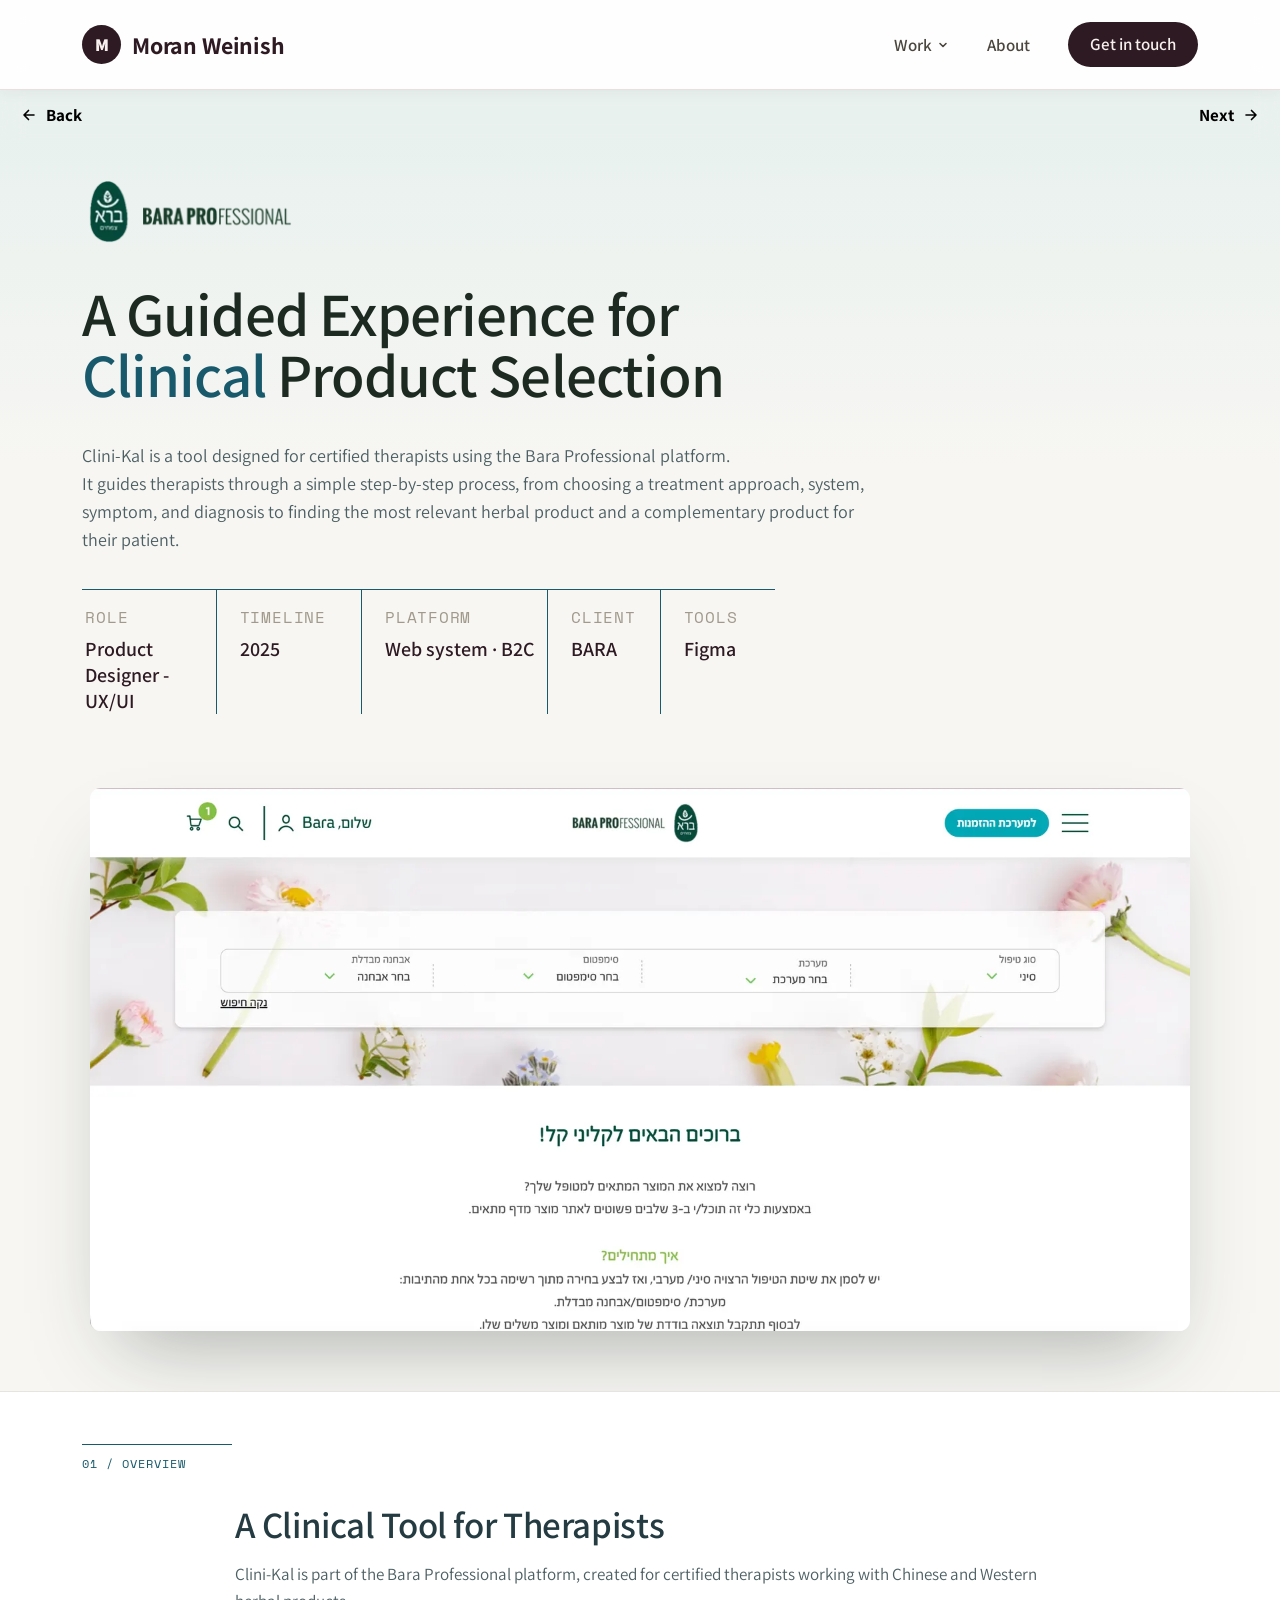
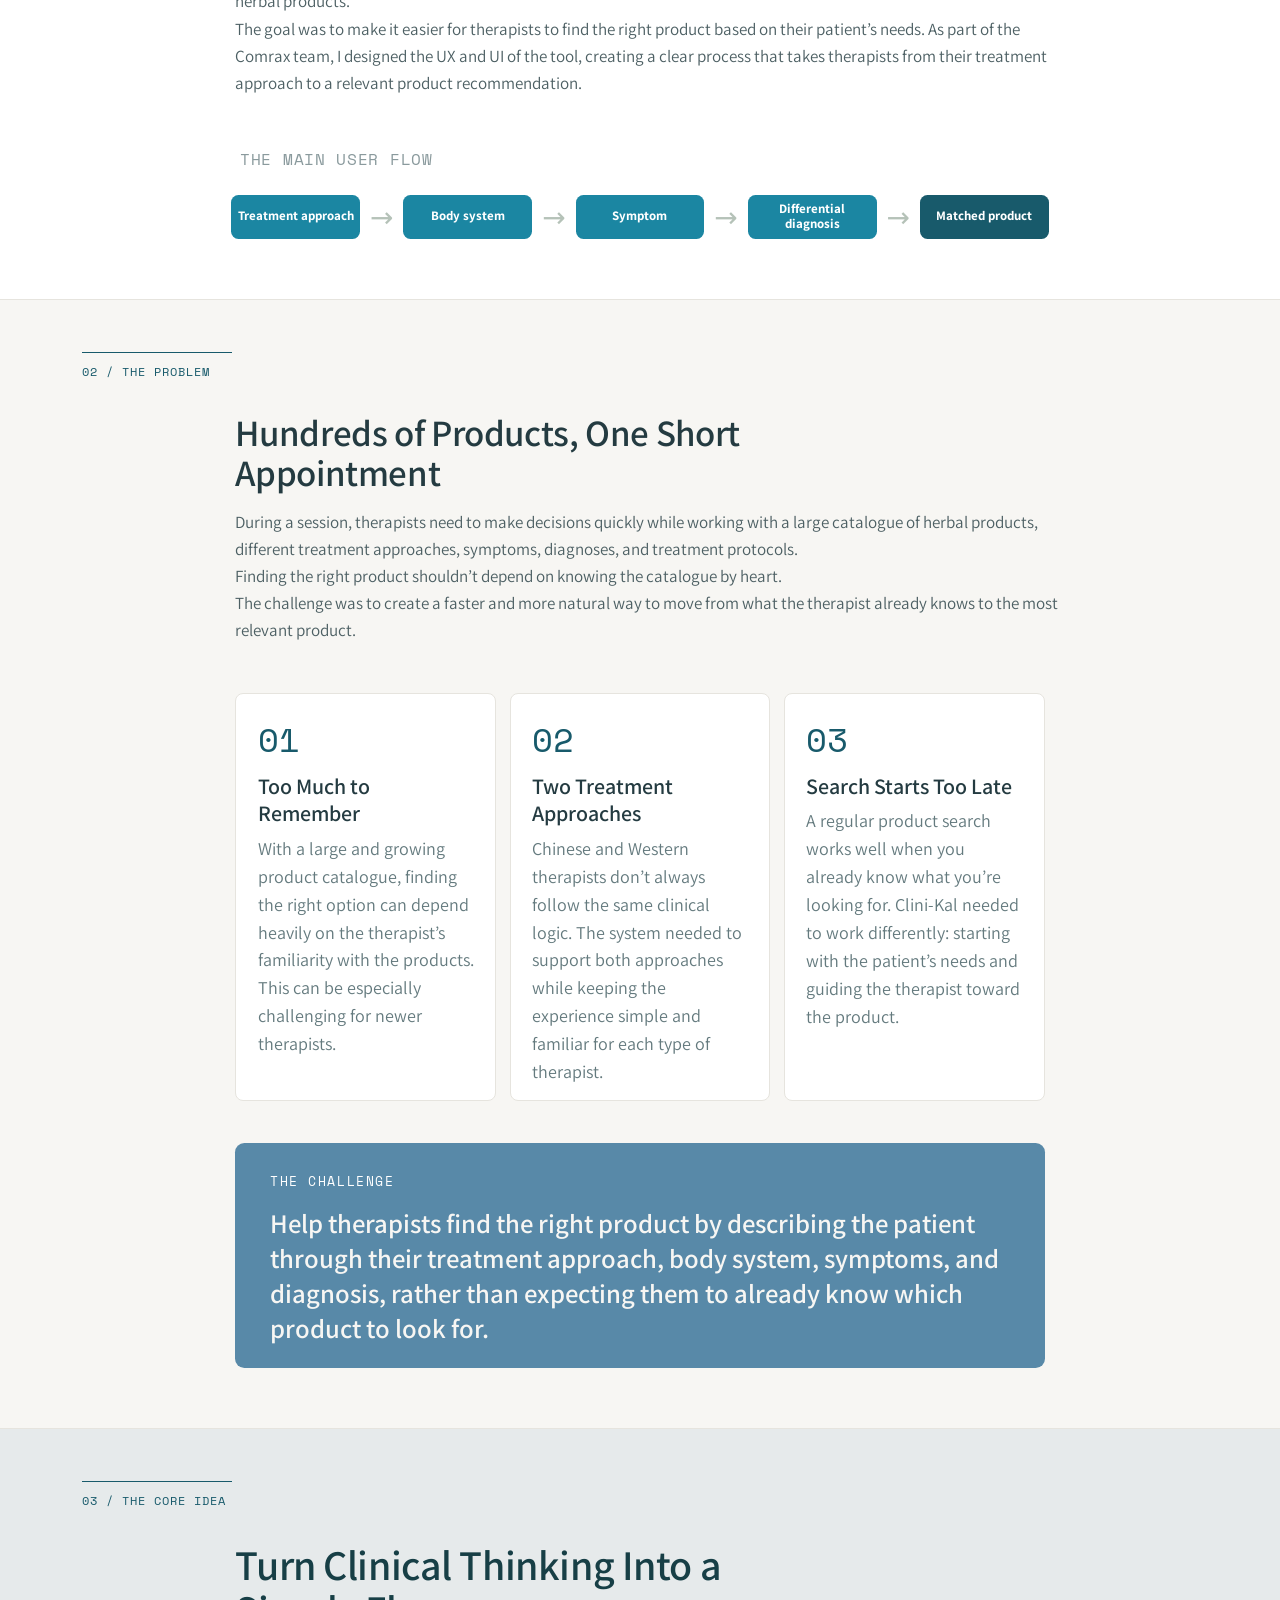
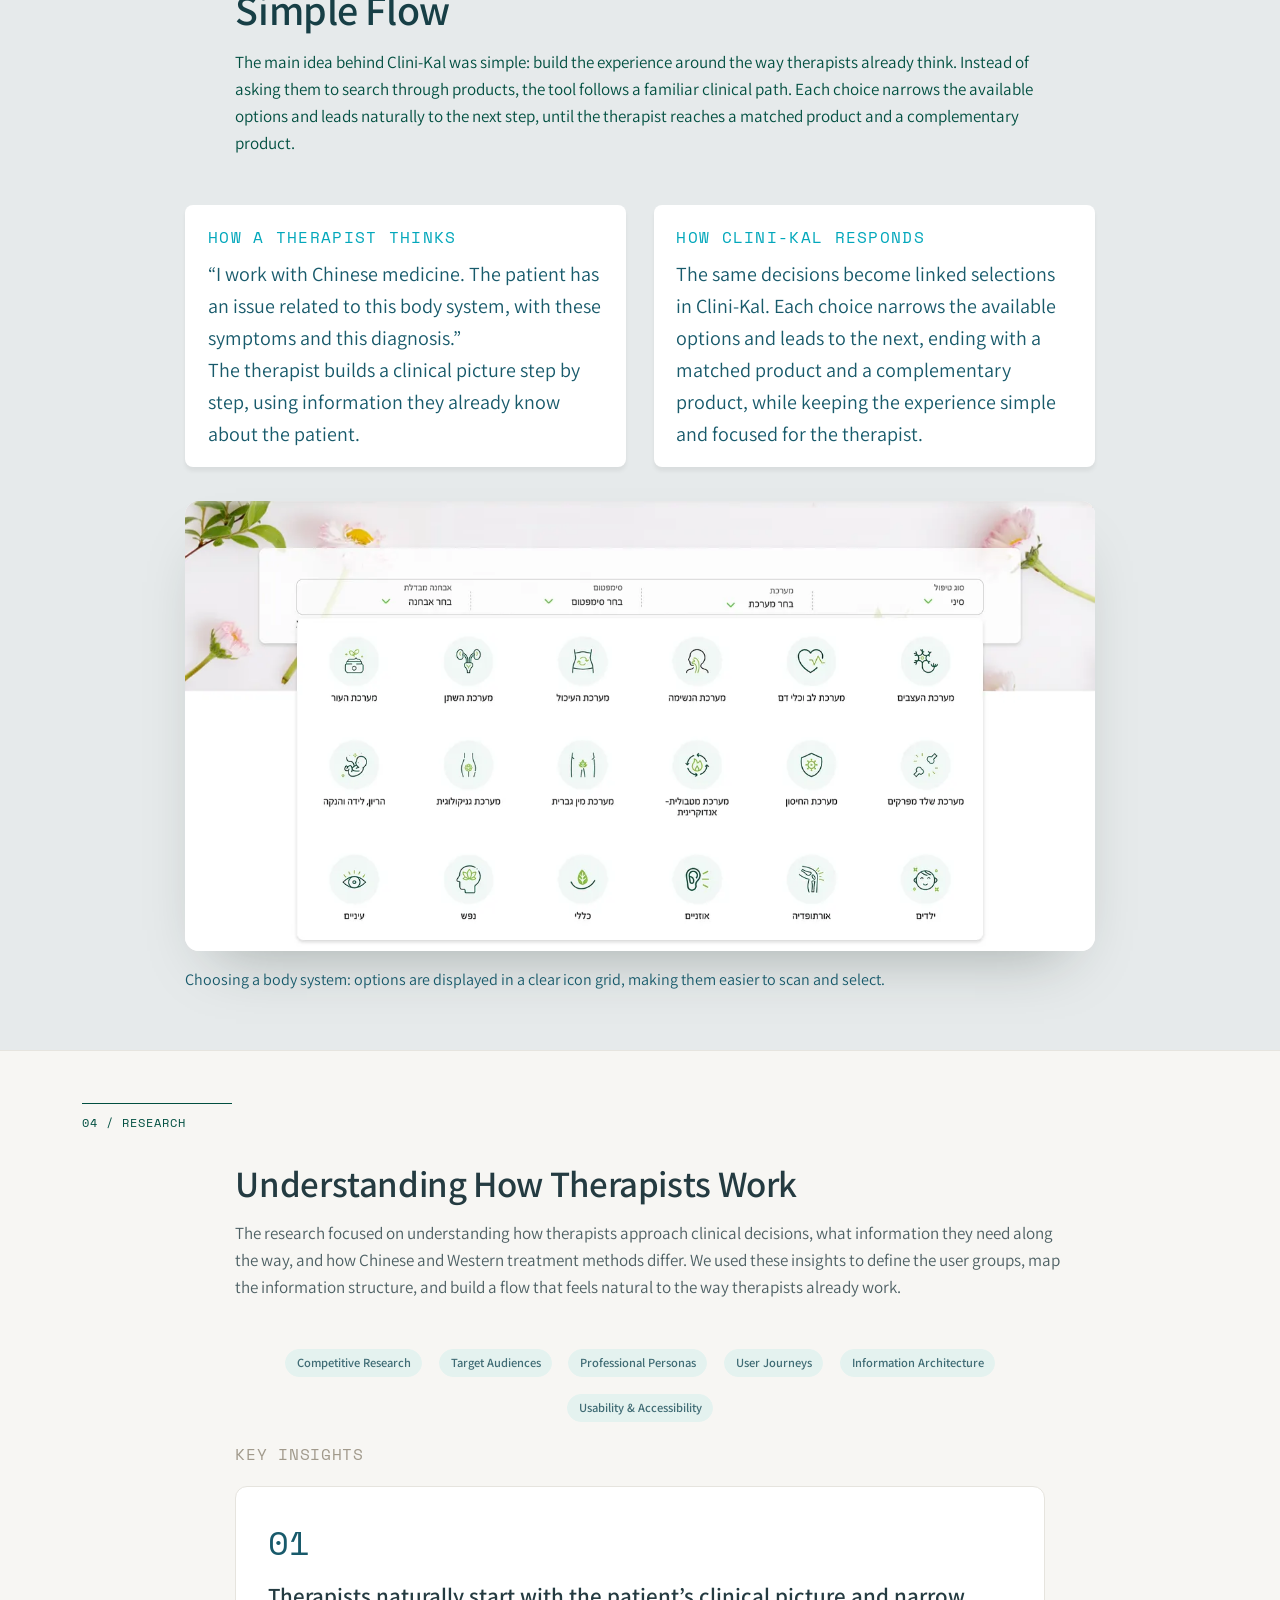
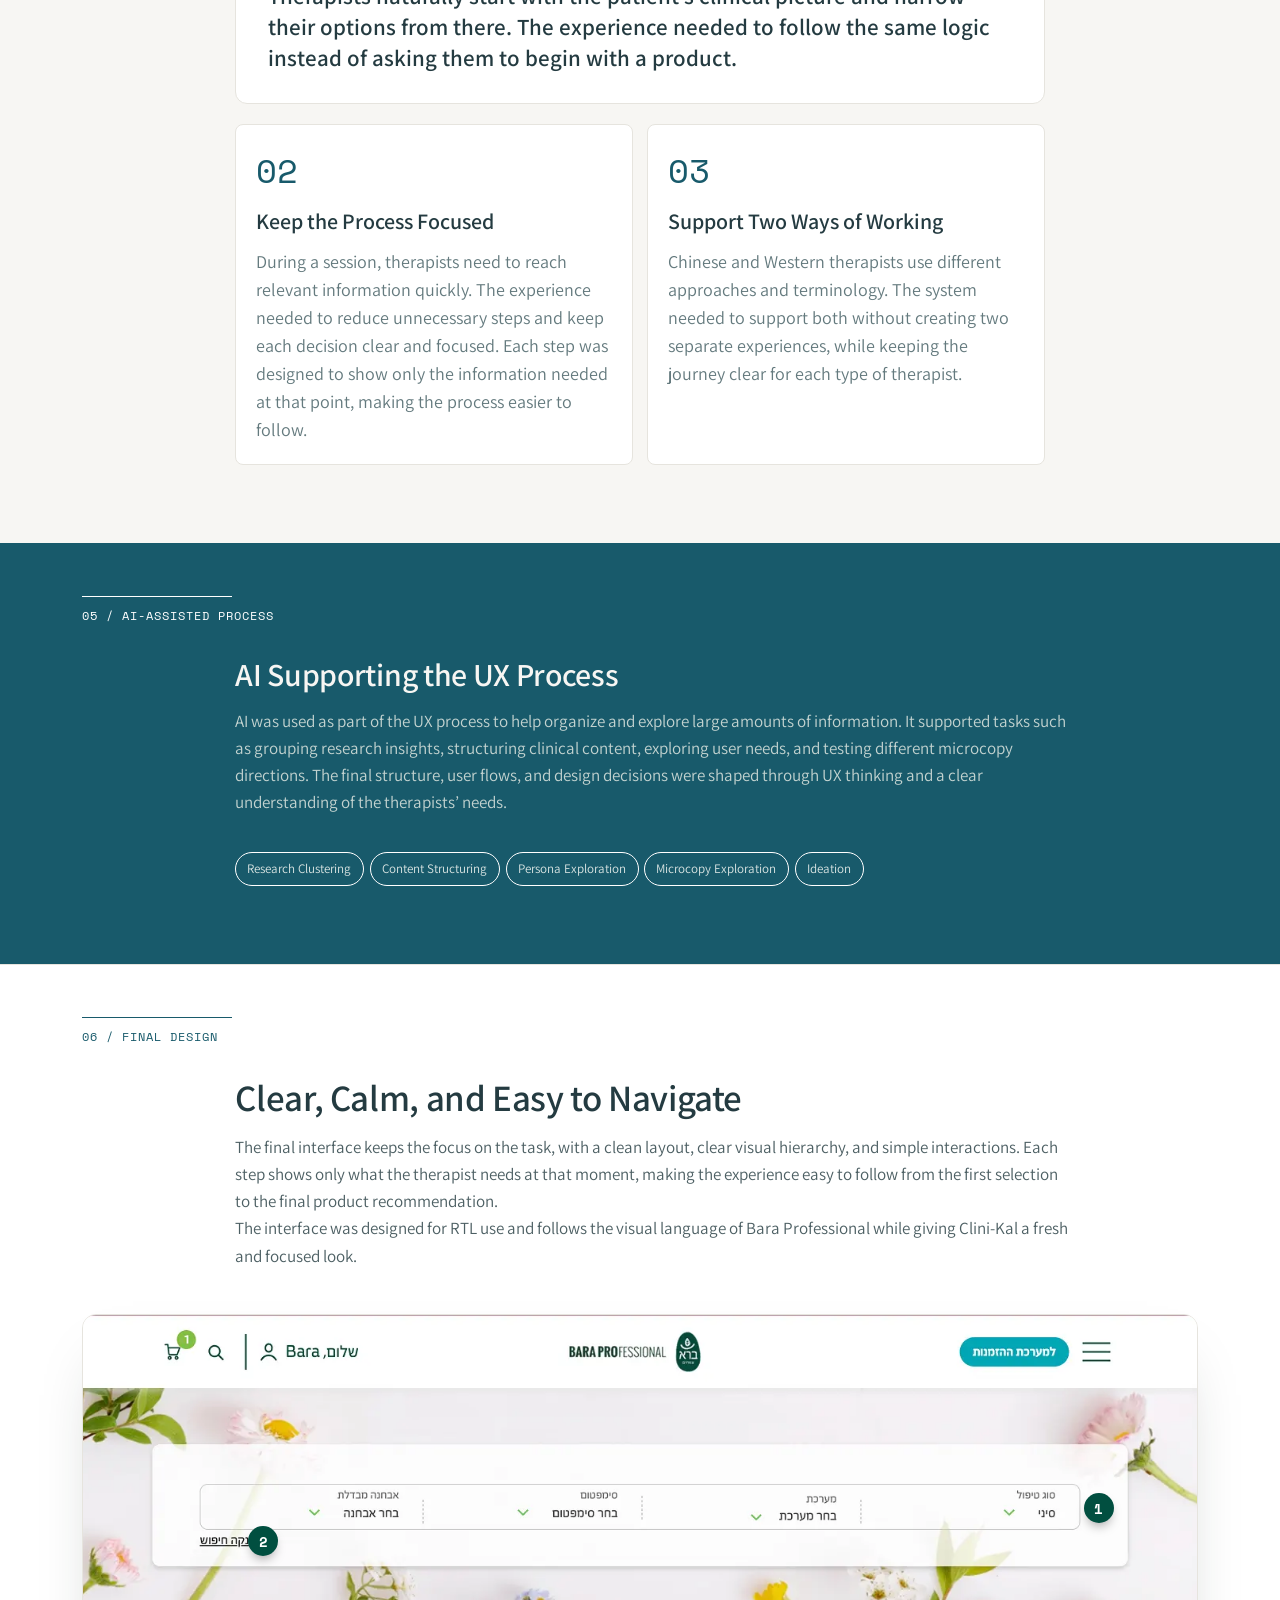
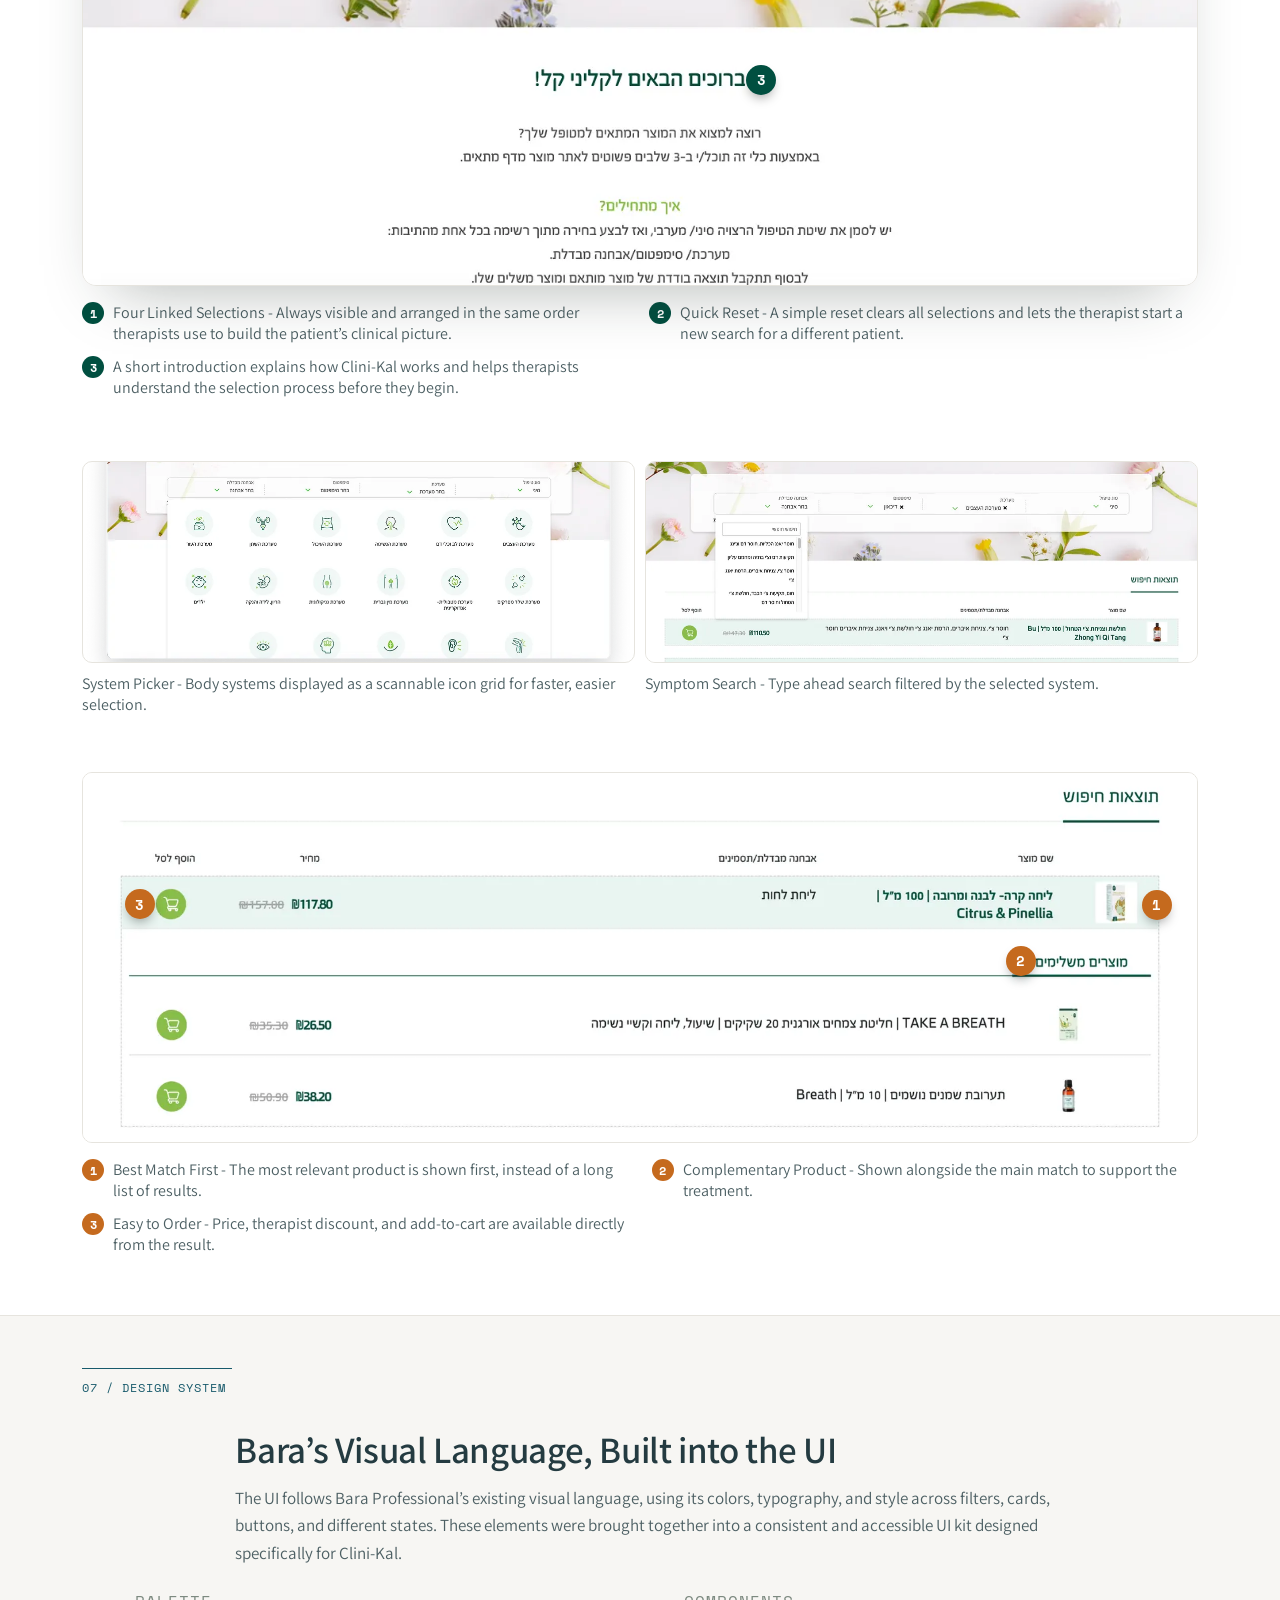
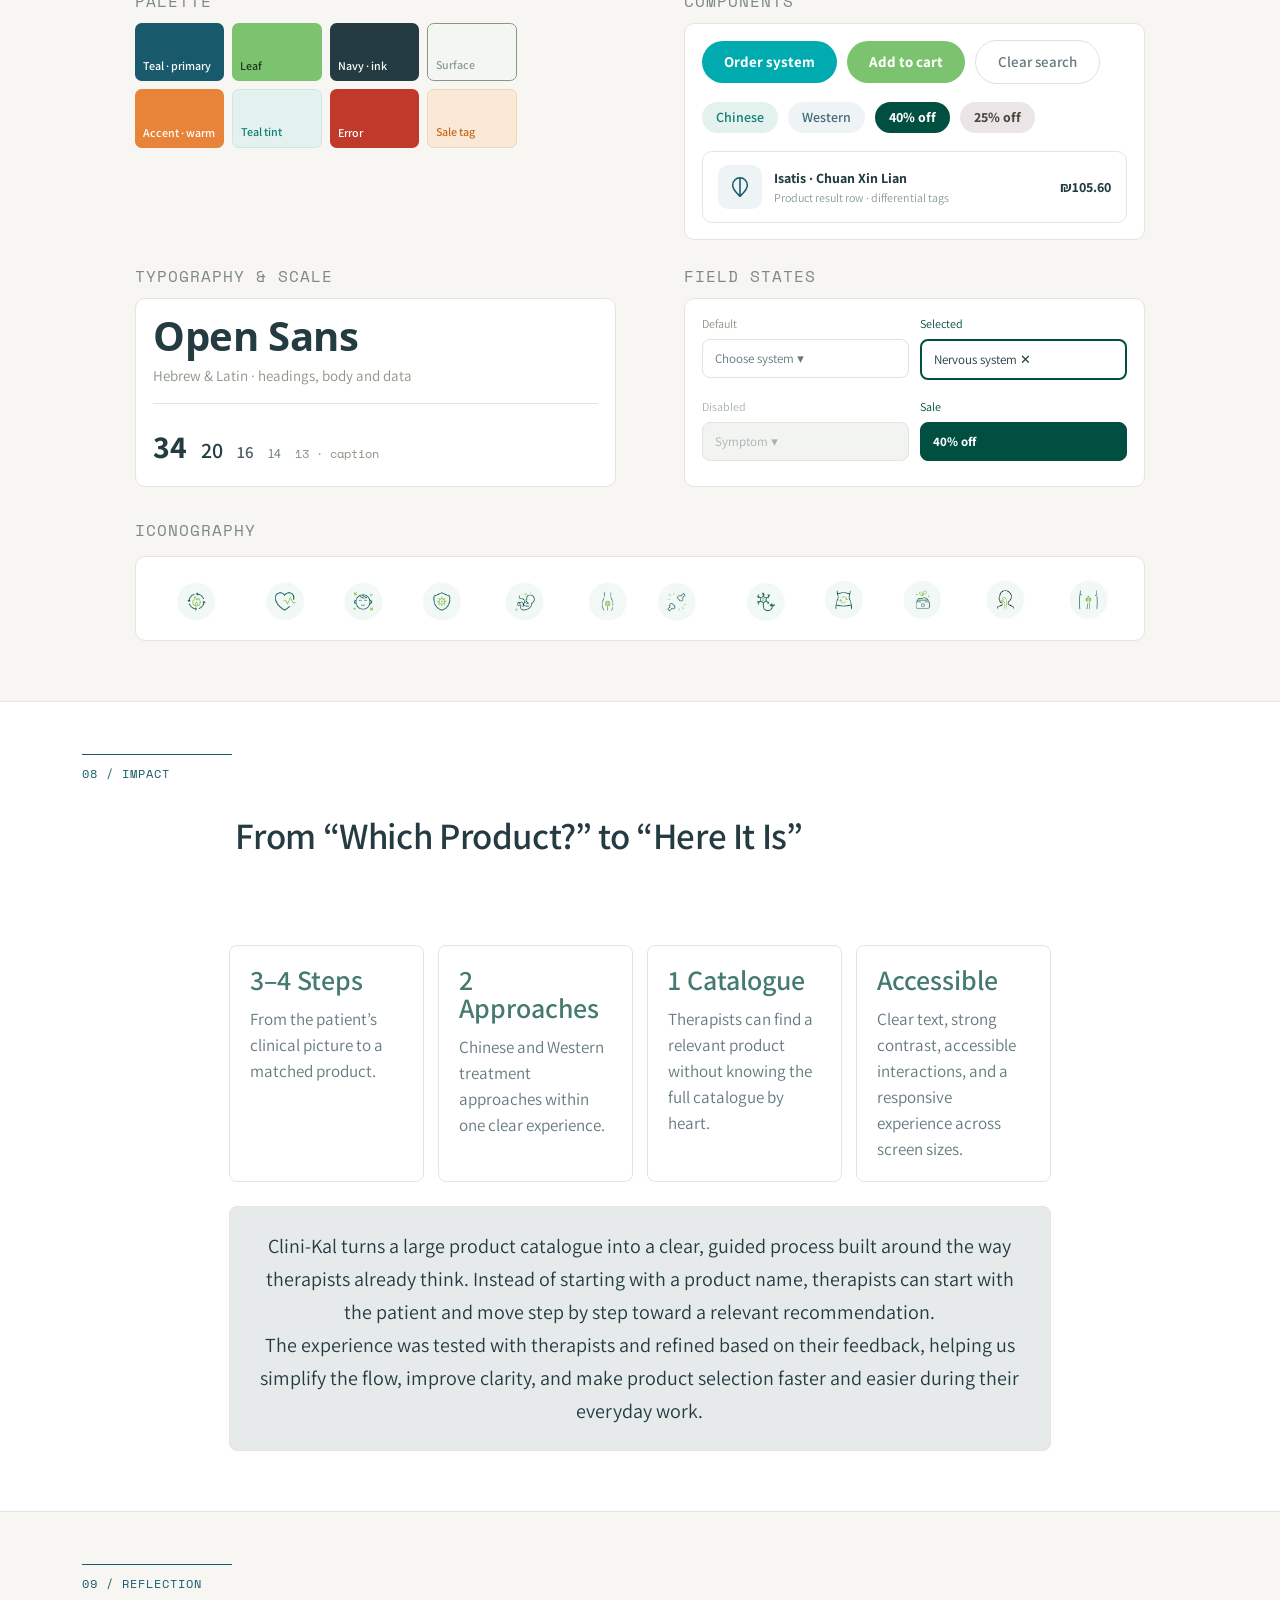
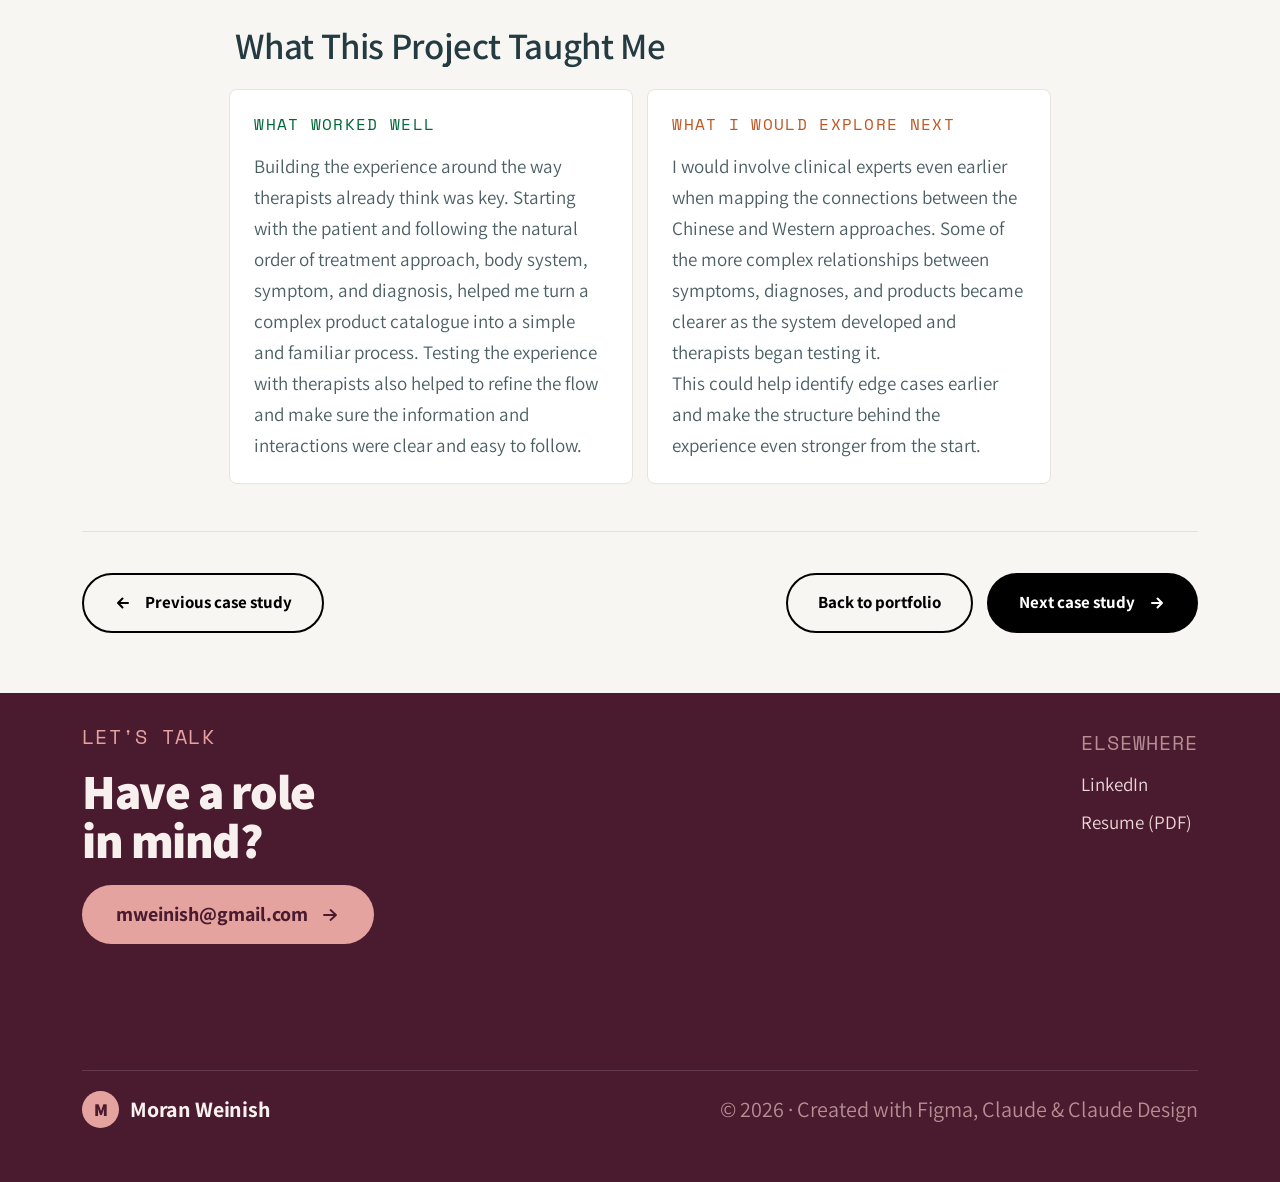
==== work/bara.html @ fce48069 "v1.0.27 — Work dropdown names only, aligned to Work; TravelHub §09 on phones - Dropdown: just the pr" ====
<!doctype html>
<html lang="en">
<head>
  <meta charset="utf-8">
  <meta name="viewport" content="width=device-width, initial-scale=1">
  <meta name="build" content="v1.0.27">
  <title>Bara Herbs · Clini-Kal — guided clinical product selection · Moran Weinish</title>
  <meta name="description" content="Case study: Clini-Kal, a guided product finder for certified therapists on the Bara Professional platform. From treatment approach to a matched herbal product in 3–4 steps. UX/UI by Moran Weinish.">
  <link rel="canonical" href="https://moran-weinish.vercel.app/work/bara">
  <meta name="theme-color" content="#f7f6f3">
  <meta property="og:type" content="article">
  <meta property="og:title" content="Bara Herbs — a guided experience for clinical product selection">
  <meta property="og:description" content="Clini-Kal: from the patient's clinical picture to a matched product. Case study by Moran Weinish.">
  <meta property="og:url" content="https://moran-weinish.vercel.app/work/bara">
  <meta property="og:image" content="https://moran-weinish.vercel.app/assets/img/bara/hero.webp">
  <meta name="twitter:card" content="summary_large_image">
  <link rel="icon" href="/favicon.svg" type="image/svg+xml">
  <link rel="apple-touch-icon" href="/apple-touch-icon.png">
  <link rel="preconnect" href="https://fonts.googleapis.com">
  <link rel="preconnect" href="https://fonts.gstatic.com" crossorigin>
  <link rel="stylesheet" href="https://fonts.googleapis.com/css2?family=Assistant:wght@400;600;700;800&family=Space+Mono&family=Open+Sans:wght@700&display=swap">
  <script src="/js/splash.js"></script>
  <link rel="stylesheet" href="/css/tokens.css">
  <link rel="stylesheet" href="/css/site.css">
  <link rel="stylesheet" href="/css/case.css">
  <style>
    /* Bara palette — from the Figma "bara" frame */
    body.case {
      --cs-bg: #f7f6f3; --cs-hero-from: #e8f1ee;
      --cs-ink: #243b41; --cs-h1: #1c2a22; --cs-body: #4c5f63; --cs-body-2: #647a7e;
      --cs-line: #e6e4de; --cs-line-2: #b5c2b8;
      --cs-accent: #185a6b; --cs-dark: #185a6b; --cs-dark-text: #c3d3d0; --cs-dark-line: #fff; --cs-dark-chip: #d9e4e2;
      --cs-accent-a: #1b86a2; --cs-tint-a: #e4f2ef; --cs-accent-b: #014f40; --cs-tint-b: #eef4f6;
    }
    /* from 768 up only: below that the phone scale (end of this block) applies */
    @media (min-width: 768px) { .cs-hero h1 { font-size: clamp(40px, 4.8vw, 92px); line-height: 1; } }
    .cs-meta { border-color: #185a6b; } .cs-meta > div { border-color: #185a6b !important; }
    .stats b { color: #447a6f; }
    .ncards .n, .insight-wide .n { color: #185a6b; }
    .chips li { background: #e4f2ef; border-color: #e4f2ef; color: #3f6b74; }
    .dark .chips li { background: transparent; border-color: #fff; color: #d9e4e2; }
    .reflect h3:not(.next) { color: #006837; }
    /* live Figma (checked 2026-09-29): "Clinical" is the teal accent, the rest of the h1 is ink */
    .cs-hero h1 .accent { color: var(--cs-accent); }
    /* in the 1234 block Moran chose, "2 Approaches" wrapped at 46; 40 keeps each stat on one line */
    @media (min-width: 1024px) { .stats b { font-size: max(28px, calc(40 * var(--k))); } }
    /* logo: icon then wordmark, the wordmark set 5 lower (153:1603 / 153:1605) */
    .bara-logo { gap: 0; align-items: flex-start; }
    .bara-logo img { height: 69px; }
    .bara-logo img + img { margin-top: 5px; }
    /* the system picker is a 1364 block, inset 155 each side of the 1674 column (168:973) */
    @media (min-width: 1024px) { .shots.picker { margin-inline: calc(155 * var(--k)); } }

    /* Everything below is page-scoped: this <style> block only loads on bara.
       Values from Portfolio.fig (Sep 6 export), frame 133:8706, node ids inline.
       Mobile-first: each base rule comes before the >=1024 rule that overrides it. */

    /* ---- 00 hero (133:8707) ---- */
    .bara-logo { display: flex; width: max-content; }   /* block-level, so no line-box slop under it */
    @media (min-width: 1024px) {
      /* the gradient belongs to the 737-tall Header frame (stop at 70%), not the
         whole hero incl. the image; the frame starts 27 above our hero box */
      .cs-hero { background: linear-gradient(180deg, var(--cs-hero-from) 0%, var(--cs-bg) 70%) 0 calc(-27 * var(--k)) / 100% calc(737 * var(--k)) no-repeat, var(--cs-bg); }
      /* rhythm: logo 48 (53 from the icon) / h1 54 / lede 53 / meta 111 / image, then 90 to 01 */
      .cs-hero h1 { margin-top: calc(48 * var(--k)); }
      .cs-hero .lede { margin-top: calc(54 * var(--k)); max-width: calc(1206 * var(--k)); }   /* 133:8713, 3 lines */
      /* 133:9388 — a 1006 rule, fixed columns 196/218/245/169/168 inset 5 */
      .cs-meta { display: grid; margin-top: calc(53 * var(--k)); padding-inline: calc(5 * var(--k)); min-width: calc(1006 * var(--k));
        grid-template-columns: minmax(calc(196 * var(--k)), max-content) minmax(calc(218 * var(--k)), max-content) minmax(calc(245 * var(--k)), max-content) minmax(calc(169 * var(--k)), max-content) minmax(calc(168 * var(--k)), max-content); }
      .cs-meta > div { padding-right: max(12px, calc(20 * var(--k))); }   /* fits inside every track at 1920; keeps text off the next rule at 1024 */
      .cs-hero-shot { width: min(calc(1650 * var(--k)), 100%); margin-top: calc(111 * var(--k)); margin-bottom: calc(90 * var(--k)); }   /* 165:961 */
    }

    /* ---- 01 main user flow (153:963) ---- */
    .bara-flow-wrap { text-align: center; }
    /* phones: one column, every pill the same full width, the arrows turned to point down,
       so the steps read top to bottom on a single centre line */
    @media (max-width: 767px) {
      .bara-flow { flex-direction: column; flex-wrap: nowrap; align-items: stretch; gap: 4px; margin-top: 20px; }
      .bara-flow span { min-width: 0; padding: 14px 16px; font-size: 16px; line-height: 1.25; }
      .bara-flow i { align-self: center; font-size: 26px; transform: rotate(90deg); }
    }
    /* tablets: one row, five equal pills that share the width (two-line labels are fine) */
    @media (min-width: 768px) and (max-width: 1023px) {
      .bara-flow { flex-wrap: nowrap; gap: 6px; }
      .bara-flow span { flex: 1 1 0; min-width: 0; min-height: 60px; display: grid; place-items: center; padding: 8px; font-size: 15px; line-height: 1.2; }
      .bara-flow i { flex: none; font-size: 24px; }
    }
    @media (min-width: 1024px) {
      /* the row is centred; its label is left-aligned, 13 in from the first pill */
      .cs-content.full.bara-flow-wrap { width: max-content; max-width: 100%; margin-inline: auto; text-align: left; }
      .bara-flow-wrap > .cs-label { padding-left: calc(13 * var(--k)); }
      .bara-flow { flex-wrap: nowrap; gap: calc(11 * var(--k)); margin-top: calc(34 * var(--k)); }
      /* five equal 193x60 pills (153:967…983), 42 arrows in 43 boxes. The type is floored
         at 13px, so below ~1400 the longer labels wrap to two lines and the height floors at 44 */
      .bara-flow span { flex: none; min-width: 0; width: calc(193.2 * var(--k)); height: max(44px, calc(60.1 * var(--k)));
        display: grid; place-items: center; padding: 0 6px; border-radius: calc(11.27 * var(--k));
        font-size: max(13px, calc(18 * var(--k))); line-height: 1.15; }
      .bara-flow i { width: max(24px, calc(43 * var(--k))); text-align: center; font-size: max(24px, calc(42.1 * var(--k))); }
    }

    /* ---- 02 problem cards (177:2753) + challenge banner (153:1097) ---- */
    .banner p { line-height: 1.3; max-width: none; color: #f7f6f3; font-size: 19px; }   /* 40 / 52, the text runs to the padding */
    @media (min-width: 768px) { .banner p { font-size: clamp(22px, 2.1vw, 40px); } }   /* was inline, so a phone could not override it */
    .banner .cs-label { display: block; line-height: 19px; }   /* 153:1098, 319 tall in all */
    @media (min-width: 1024px) {
      .ncards.problem li { padding: calc(30 * var(--k)) calc(32 * var(--k)) calc(20.6 * var(--k)); }   /* 293 tall */
      .ncards.problem h3 { margin-top: calc(12 * var(--k)); }
      .ncards.problem p { margin-top: calc(11 * var(--k)); line-height: 27.9px; }
      .banner { margin-top: calc(63 * var(--k)); padding-bottom: calc(32 * var(--k)); }
    }

    /* ---- 03 core idea: a 1364 block at x278 (133:8839 / 168:973 / 168:992) ---- */
    .two-cards h3 { font-weight: 400; letter-spacing: 1.3px; }
    .shots.picker { margin-top: 28px; }
    .shots.picker figcaption { font-size: 16px; line-height: 21px; }
    @media (min-width: 1024px) {
      .two-cards { margin: calc(71 * var(--k)) calc(155 * var(--k)) 0; gap: calc(41 * var(--k)); }
      .two-cards div { padding: calc(30 * var(--k)) calc(34 * var(--k)) calc(25 * var(--k)); border-radius: calc(12 * var(--k)); }
      .two-cards p { margin-top: calc(14 * var(--k)); }
      .shots.picker { margin-top: calc(51 * var(--k)); }
      .shots.picker figcaption { margin-top: calc(27 * var(--k)); }
    }

    /* ---- 04 research chips (153:1206), centred, 25 apart ---- */
    .chips.center { justify-content: center; }
    .bara-ki { margin-top: 29px; }
    @media (min-width: 1024px) {
      .chips.center { gap: calc(25 * var(--k)); }
      .chips.center li { font-size: max(12.5px, calc(15.5 * var(--k))); line-height: 1.29; padding: calc(7.75 * var(--k)) calc(15.9 * var(--k)); }
      .bara-ki { margin-top: calc(29 * var(--k)); }
    }

    /* ---- 05 AI: its own heading/body sizes (were inline, which beat the phone scale) ---- */
    @media (min-width: 768px) {
      .cs-section.dark .cs-h2 { font-size: clamp(28px, 2.5vw, 48px); }
      .cs-section.dark .cs-body-text { font-size: clamp(17px, 1.1vw, 21px); }
    }

    /* ---- 06 final design: blocks 67 / 94 / 86 apart, thumbnails 14 apart ---- */
    .bara-main, .bara-thumbs, .bara-results { margin-top: 48px; }
    /* both thumbnail captions in the first one's style, 16 #4c5f63 (133:8954; Moran 2026-09-29 —
       the .fig has the second at 15 #647a7e, 133:8959) */
    .bara-thumbs figcaption { font-size: 16px; line-height: 21px; color: #4c5f63; }
    @media (min-width: 1024px) {
      .bara-main { margin-top: calc(67 * var(--k)); }
      /* 133:8936 — column 2 starts 851 in, so callout 1 stays on one line */
      .bara-main .callouts { grid-template-columns: calc(843 * var(--k)) minmax(0, 1fr); column-gap: calc(8 * var(--k)); }
      .bara-thumbs { margin-top: calc(94 * var(--k)); }
      .shots.two.bara-thumbs { gap: calc(14 * var(--k)); }
      .bara-results { margin-top: calc(86 * var(--k)); }
    }

    /* ---- 07 design system (153:1484) ---- */
    .ds-btn { border-radius: 100px; }   /* 133:9094/9096/9098 */
    .fields { grid-template-columns: repeat(2, minmax(0, 1fr)); }   /* Default | Selected over Disabled | Sale */
    @media (max-width: 479px) { .fields { grid-template-columns: 1fr; } }
    .bara-icons-label { font-weight: 400; color: #7d8a80; letter-spacing: 1.04px; margin-top: 30px; }   /* 153:1608 */
    .bara-icons { margin-top: 14px; display: flex; flex-wrap: wrap; gap: 24px 48px; align-items: center; justify-content: center; }
    .bara-icons img { max-width: 100%; height: auto; }
    @media (min-width: 1024px) {
      /* 4 per row, 134.4 x 88, labels 13 with a 12 inset (153:1581 / 153:1590) */
      .swatches { grid-template-columns: repeat(4, calc(134.4 * var(--k))); gap: calc(12 * var(--k)); }
      /* min-height, not height: below ~1200 the floored 12px label wraps to two lines */
      .swatches span { height: auto; min-height: calc(88 * var(--k)); padding: calc(12 * var(--k)); font-size: max(12px, calc(13 * var(--k))); }
      .fields { gap: calc(13 * var(--k)) calc(16 * var(--k)); }
      /* KKL's §07 layout (Moran 2026-09-29, kkl.html .sec-ds): the grid, the iconography
         label and its panel are inset 79 on both sides — 202 → 1718 at 1920 — in a 2 × 2 of
         Palette | Components over Typography | Field states, columns 722 | 692, rows level.
         Replaces Bara's own 822 | 56 | 782 from the .fig (153:1485 / 153:1524). */
      .ds { margin-inline: calc(79 * var(--k)); grid-template-columns: calc(722 * var(--k)) calc(692 * var(--k));
            justify-content: space-between; gap: calc(36 * var(--k)) 0; }
      .ds h3 { margin-bottom: calc(14 * var(--k)); }   /* 153:1487 → 153:1582 */
      .ds > div { display: flex; flex-direction: column; }
      .ds > div > .panel { flex: 1; }
      .bara-icons-label { margin: calc(47 * var(--k)) calc(79 * var(--k)) 0; }
      /* 153:1664 — buttons strip then filters, 12 overlap, one row. The panel is 1516 now,
         not 1660, so the two strips (767 + 754 − 12 = 1509) are scaled into its 1436 content
         box by percentage: 767/1509, 754/1509, −12/1509 */
      .bara-icons { margin: calc(20 * var(--k)) calc(79 * var(--k)) 0; flex-wrap: nowrap; gap: 0; padding: calc(20 * var(--k)) calc(40 * var(--k)); }
      .bara-icons img { flex: none; }
      .bara-icons img:first-child { width: 50.83%; }
      .bara-icons img + img { width: 49.97%; margin-left: -0.8%; }
    }
    /* 1024–1199 (as KKL): too narrow for the palette beside the components, so the top row
       stacks (case.css collapses .ds here too); Typography | Field states stay side by side */
    @media (min-width: 1024px) and (max-width: 1199px) {
      .ds { grid-template-columns: calc(722 * var(--k)) calc(692 * var(--k)); gap: 40px 0; }
      .ds > div:nth-child(-n+2) { grid-column: 1 / -1; }
      .swatches { grid-template-columns: repeat(4, minmax(0, 1fr)); max-width: 640px; }
      .swatches span { min-height: 64px; }
    }

    /* ---- 08 impact: the stats sit 135 below the heading (153:1683 → 153:1686; was 31) ---- */
    @media (min-width: 1024px) { .stats { margin-top: calc(135 * var(--k)); } }

    /* ---- phones: Bara's own sizes a step down, on top of the shared phone scale in
       case.css (h1 / h2 / body / lede). Targets at 390: h1 ≈ 36, h2 ≈ 26–30, text 16–17.
       No phone frame in the .fig — type, colours and content stay the desktop frame's. ---- */
    @media (max-width: 767px) {
      .cs-hero h1 { font-size: clamp(32px, 9.3vw, 38px); line-height: 1.05; }
      /* case.css gives .blue .cs-h2 / .blue .cs-body-text their own clamps, which outrank the shared phone scale */
      .cs-section.blue .cs-h2 { font-size: clamp(24px, 6.8vw, 30px); line-height: 1.15; }
      .cs-section.blue .cs-body-text { font-size: 16px; line-height: 1.6; }
      .cs-meta dd { font-size: 17px; line-height: 23px; }
      .banner { padding: 26px 22px 28px; }
      .ncards li, .insight-wide { padding: 22px 22px 24px; }
      .ncards .n, .insight-wide .n { font-size: 28px; }
      .ncards h3 { font-size: 19px; }
      .ncards p { font-size: 16px; line-height: 25px; }
      .insight-wide p { font-size: 19px; line-height: 1.4; }
      .two-cards { gap: 16px; margin-top: 32px; }
      .two-cards div { padding: 22px 22px 24px; }
      .two-cards h3 { font-size: 14px; }
      .two-cards p { font-size: 17px; line-height: 27px; }
      .stats { gap: 14px; }
      .stats li { padding: 22px 22px 24px; }
      .stats b { font-size: 32px; }
      .stats p { font-size: 16px; line-height: 24px; }
      .summary { padding: 24px 22px; font-size: 17px; line-height: 28px; }
      .reflect div { padding: 24px 22px 26px; }
      .reflect h3 { font-size: 14px; }
      .reflect p { font-size: 16px; line-height: 26px; }
    }
  </style>
</head>
<body class="case">

<div class="splash" aria-hidden="true">
  <div class="splash-in">
    <p class="splash-name"><span><b>Moran</b></span><span><b>Weinish</b></span></p>
    <i class="splash-bar"></i>
    <p class="splash-role"><span>Product &amp; UX/UI Designer</span><i></i></p>
  </div>
</div>

<header class="nav">
  <div class="wrap">
    <a class="brand" href="/"><span class="brand-mark" aria-hidden="true">M</span><span>Moran Weinish</span></a>
    <ul class="nav-links">
      <li class="has-menu"><a href="/#work" aria-haspopup="true">Work <svg class="chev" viewBox="0 0 12 12" aria-hidden="true"><path d="M3 4.5 6 7.5 9 4.5" fill="none" stroke="currentColor" stroke-width="1.6" stroke-linecap="round" stroke-linejoin="round"/></svg></a>
        <ul class="menu" aria-label="Case studies">
          <li><a href="/work/kkl">KKL</a></li>
          <li><a href="/work/travelhub">TravelHub</a></li>
          <li><a href="/work/bara" aria-current="page">Bara Herbs</a></li>
          <li><a href="/work/suzuki">Suzuki Israel</a></li>
        </ul>
      </li>
      <li><a href="/#about">About</a></li>
      <li><a class="btn btn-dark" href="#contact">Get in touch</a></li>
    </ul>
    <button class="nav-toggle" aria-label="Menu" aria-expanded="false" aria-controls="drawer"><span></span></button>
  </div>
  <nav class="nav-drawer" id="drawer" aria-label="Mobile">
    <ul class="wrap">
      <li><a href="/#work">Work</a></li>
      <li><a href="/#about">About</a></li>
      <li><a class="btn btn-dark" href="#contact">Get in touch</a></li>
    </ul>
  </nav>
</header>

<main>

  <!-- ============ HEADER ============ -->
  <nav class="cs-topnav" aria-label="Case study">
    <a class="back" href="/work/travelhub"><svg width="18" height="18" viewBox="0 0 18 18" fill="none" stroke="currentColor" stroke-width="1.65" stroke-linecap="round" stroke-linejoin="round"><path d="M14 9H4M8.5 4.5 4 9l4.5 4.5"/></svg>Back</a>
    <a class="fwd" href="/work/suzuki">Next<svg width="18" height="18" viewBox="0 0 18 18" fill="none" stroke="currentColor" stroke-width="1.65" stroke-linecap="round" stroke-linejoin="round"><path d="M4 9h10M9.5 4.5 14 9l-4.5 4.5"/></svg></a>
  </nav>
  <header class="cs-hero">

    <div class="wrap">
      <p class="cs-brand bara-logo" role="img" aria-label="Bara Professional"><img src="/assets/img/bara/logo-icon.webp" alt="" width="62" height="70"><img src="/assets/img/bara/logo-word.webp" alt="" width="155" height="70"></p>
      <h1>A Guided Experience for <br class="wide"><span class="accent">Clinical</span> Product Selection</h1>
      <p class="lede">Clini-Kal is a tool designed for certified therapists using the Bara Professional platform.<br>It guides therapists through a simple step-by-step process, from choosing a treatment approach, system, symptom, and diagnosis to finding the most relevant herbal product and a complementary product for their patient.</p>
      <dl class="cs-meta">
        <div><dt>Role</dt><dd>Product Designer&nbsp;- UX/UI</dd></div>
        <div><dt>Timeline</dt><dd>2025</dd></div>
        <div><dt>Platform</dt><dd>Web system · B2C</dd></div>
        <div><dt>Client</dt><dd>BARA</dd></div>
        <div><dt>Tools</dt><dd>Figma</dd></div>
      </dl>
      <div class="cs-hero-shot reveal">
        <img src="/assets/img/bara/hero.webp" alt="Clini-Kal: the four linked selections on the Bara Professional site" width="1650" height="815">
      </div>
    </div>
  </header>

  <!-- ============ 01 OVERVIEW ============ -->
  <section class="cs-section alt">
    <div class="wrap">
      <div class="cs-head reveal">
        <span class="cs-num">01 / Overview</span>
        <div>
          <h2 class="cs-h2">A Clinical Tool for Therapists</h2>
          <div class="cs-body-text">
            <p>Clini-Kal is part of the Bara Professional platform, created for certified therapists working with Chinese and Western herbal products.</p>
            <p>The goal was to make it easier for therapists to find the right product based on their patient’s needs. As part of the Comrax team, I designed the UX and UI of the tool, creating a clear process that takes therapists from their treatment approach to a relevant product recommendation.</p>
          </div>
        </div>
      </div>
      <div class="cs-content full reveal bara-flow-wrap">
        <span class="cs-label" style="color:#8a9a9d">The Main User Flow</span>
        <div class="bara-flow" role="list">
          <span>Treatment approach</span><i>→</i><span>Body system</span><i>→</i><span>Symptom</span><i>→</i><span>Differential diagnosis</span><i>→</i><span class="end">Matched product</span>
        </div>
      </div>
    </div>
  </section>

  <!-- ============ 02 PROBLEM ============ -->
  <section class="cs-section">
    <div class="wrap">
      <div class="cs-head reveal">
        <span class="cs-num">02 / The problem</span>
        <div>
          <h2 class="cs-h2">Hundreds of Products, One Short Appointment</h2>
          <div class="cs-body-text">
            <p>During a session, therapists need to make decisions quickly while working with a large catalogue of herbal products, different treatment approaches, symptoms, diagnoses, and treatment protocols.</p>
            <p>Finding the right product shouldn’t depend on knowing the catalogue by heart.</p>
            <p>The challenge was to create a faster and more natural way to move from what the therapist already knows to the most relevant product.</p>
          </div>
        </div>
      </div>
      <div class="cs-content reveal">
        <ol class="ncards problem">
          <li><span class="n">01</span><h3>Too Much to Remember</h3><p>With a large and growing product catalogue, finding the right option can depend heavily on the therapist’s familiarity with the products. This can be especially challenging for newer therapists.</p></li>
          <li><span class="n">02</span><h3>Two Treatment Approaches</h3><p>Chinese and Western therapists don’t always follow the same clinical logic. The system needed to support both approaches while keeping the experience simple and familiar for each type of therapist.</p></li>
          <li><span class="n">03</span><h3>Search Starts Too Late</h3><p>A regular product search works well when you already know what you’re looking for. Clini-Kal needed to work differently: starting with the patient’s needs and guiding the therapist toward the product.</p></li>
        </ol>
        <div class="banner" style="background:#5889a8">
          <span class="cs-label">The challenge</span>
          <p>Help therapists find the right product by describing the patient through their treatment approach, body system, symptoms, and diagnosis, rather than expecting them to already know which product to look for.</p>
        </div>
      </div>
    </div>
  </section>

  <!-- ============ 03 CORE IDEA ============ -->
  <section class="cs-section blue">
    <div class="wrap">
      <div class="cs-head reveal">
        <span class="cs-num">03 / The core idea</span>
        <div>
          <h2 class="cs-h2">Turn Clinical Thinking Into a Simple&nbsp;Flow</h2>
          <div class="cs-body-text"><p>The main idea behind Clini-Kal was simple: build the experience around the way therapists already think. Instead of asking them to search through products, the tool follows a familiar clinical path. Each choice narrows the available options and leads naturally to the next step, until the therapist reaches a matched product and a complementary product.</p></div>
        </div>
      </div>
      <div class="two-cards reveal">
        <div><h3>How a therapist thinks</h3><p>“I work with Chinese medicine. The patient has an issue related to this body system, with these symptoms and this diagnosis.”<br>The therapist builds a clinical picture step by step, using information they already know about the patient.</p></div>
        <div><h3>How Clini-Kal Responds</h3><p>The same decisions become linked selections in Clini-Kal. Each choice narrows the available options and leads to the next, ending with a matched product and a complementary product, while keeping the experience simple and focused for the therapist.</p></div>
      </div>
      <div class="shots reveal picker">
        <div class="shot"><figure>
          <div class="frame raised" style="border:0;aspect-ratio:1364/675"><img src="/assets/img/bara/system-picker.webp" alt="Choosing a body system from an icon grid" loading="lazy" style="object-position:50% 74.7%"></div>
          <figcaption>Choosing a body system: options are displayed in a clear icon grid, making them easier to scan and select.</figcaption>
        </figure></div>
      </div>
    </div>
  </section>

  <!-- ============ 04 RESEARCH ============ -->
  <section class="cs-section">
    <div class="wrap">
      <div class="cs-head reveal">
        <span class="cs-num" style="color:#014f40;border-color:#014f40">04 / Research</span>
        <div>
          <h2 class="cs-h2">Understanding How Therapists Work</h2>
          <div class="cs-body-text"><p>The research focused on understanding how therapists approach clinical decisions, what information they need along the way, and how Chinese and Western treatment methods differ. We used these insights to define the user groups, map the information structure, and build a flow that feels natural to the way therapists already work.</p></div>
        </div>
      </div>
      <div class="cs-content">
        <ul class="chips center reveal">
          <li>Competitive Research</li><li>Target Audiences</li><li>Professional Personas</li><li>User Journeys</li><li>Information Architecture</li><li>Usability &amp; Accessibility</li>
        </ul>
        <p class="cs-label reveal bara-ki">Key insights</p>
        <div class="insight-wide reveal">
          <span class="n">01</span>
          <p>Therapists naturally start with the patient’s clinical picture and narrow their options from there. The experience needed to follow the same logic instead of asking them to begin with a product.</p>
        </div>
        <ol class="ncards reveal" style="grid-template-columns:repeat(auto-fit,minmax(280px,1fr));margin-top:20px">
          <li><span class="n">02</span><h3>Keep the Process Focused</h3><p>During a session, therapists need to reach relevant information quickly. The experience needed to reduce unnecessary steps and keep each decision clear and focused. Each step was designed to show only the information needed at that point, making the process easier to follow.</p></li>
          <li><span class="n">03</span><h3>Support Two Ways of Working</h3><p>Chinese and Western therapists use different approaches and terminology. The system needed to support both without creating two separate experiences, while keeping the journey clear for each type of therapist.</p></li>
        </ol>
      </div>
    </div>
  </section>

  <!-- ============ 05 AI ============ -->
  <section class="cs-section dark">
    <div class="wrap">
      <div class="cs-head reveal">
        <span class="cs-num">05 / AI-assisted process</span>
        <div>
          <h2 class="cs-h2">AI Supporting the UX Process</h2>
          <div class="cs-body-text"><p>AI was used as part of the UX process to help organize and explore large amounts of information. It supported tasks such as grouping research insights, structuring clinical content, exploring user needs, and testing different microcopy directions. The final structure, user flows, and design decisions were shaped through UX thinking and a clear understanding of the therapists’ needs.</p></div>
        </div>
      </div>
      <ul class="chips indent reveal">
        <li>Research Clustering</li><li>Content Structuring</li><li>Persona Exploration</li><li>Microcopy Exploration</li><li>Ideation</li>
      </ul>
    </div>
  </section>

  <!-- ============ 06 FINAL DESIGN ============ -->
  <section class="cs-section alt">
    <div class="wrap">
      <div class="cs-head reveal">
        <span class="cs-num">06 / Final design</span>
        <div>
          <h2 class="cs-h2">Clear, Calm, and Easy to Navigate</h2>
          <div class="cs-body-text">
            <p>The final interface keeps the focus on the task, with a clean layout, clear visual hierarchy, and simple interactions. Each step shows only what the therapist needs at that moment, making the experience easy to follow from the first selection to the final product recommendation.</p>
            <p>The interface was designed for RTL use and follows the visual language of Bara Professional while giving Clini-Kal a fresh and focused look.</p>
          </div>
        </div>
      </div>

      <div class="shots reveal bara-main">
        <div class="shot"><figure>
          <div class="frame raised annot" style="aspect-ratio:1660/851">
            <img src="/assets/img/bara/final-main.webp" alt="Clini-Kal main screen with four linked selections" loading="lazy">
            <span class="badge" style="background:#014f40;left:91.2%;top:33.8%">1</span>
            <span class="badge" style="background:#014f40;left:16.2%;top:39.6%">2</span>
            <span class="badge" style="background:#014f40;left:60.9%;top:63.9%">3</span>
          </div>
          <ul class="callouts">
            <li><span class="badge" style="background:#014f40">1</span>Four Linked Selections - Always visible and arranged in the same order therapists use to build the patient’s clinical picture.</li>
            <li><span class="badge" style="background:#014f40">2</span>Quick Reset - A simple reset clears all selections and lets the therapist start a new search for a different patient.</li>
            <li><span class="badge" style="background:#014f40">3</span>A short introduction explains how Clini-Kal works and helps therapists understand the selection process before they begin.</li>
          </ul>
        </figure></div>
      </div>

      <div class="shots two reveal bara-thumbs">
        <div class="shot"><figure>
          <div class="frame h300" style="aspect-ratio:823/300"><img src="/assets/img/bara/shot-systems.webp" alt="System picker: body systems as an icon grid" loading="lazy" style="object-position:50% 67.7%"></div>
          <figcaption>System Picker - Body systems displayed as a scannable icon grid for faster, easier selection.</figcaption>
        </figure></div>
        <div class="shot"><figure>
          <div class="frame h300" style="aspect-ratio:823/300"><img src="/assets/img/bara/shot-symptoms.webp" alt="Symptom search within a chosen system" loading="lazy" style="object-position:50% 7%"></div>
          <figcaption>Symptom Search - Type ahead search filtered by the selected system.</figcaption>
        </figure></div>
      </div>

      <div class="shots reveal bara-results">
        <div class="shot"><figure>
          <div class="frame annot" style="aspect-ratio:1660/552">
            <img src="/assets/img/bara/shot-results.webp" alt="Results: best match first with a complementary product" loading="lazy" style="object-position:50% 20.6%">
            <span class="badge" style="background:#c56a1e;left:96.4%;top:35.7%">1</span>
            <span class="badge" style="background:#c56a1e;left:84.2%;top:50.9%">2</span>
            <span class="badge" style="background:#c56a1e;left:5.1%;top:35.5%">3</span>
          </div>
          <ul class="callouts">
            <li><span class="badge" style="background:#c56a1e">1</span>Best Match First - The most relevant product is shown first, instead of a long list of results.</li>
            <li><span class="badge" style="background:#c56a1e">2</span>Complementary Product - Shown alongside the main match to support the treatment.</li>
            <li><span class="badge" style="background:#c56a1e">3</span>Easy to Order - Price, therapist discount, and add-to-cart are available directly from the result.</li>
          </ul>
        </figure></div>
      </div>
    </div>
  </section>

  <!-- ============ 07 DESIGN SYSTEM ============ -->
  <section class="cs-section">
    <div class="wrap">
      <div class="cs-head reveal">
        <span class="cs-num">07 / Design system</span>
        <div>
          <h2 class="cs-h2">Bara’s Visual Language, Built into the UI</h2>
          <div class="cs-body-text"><p>The UI follows Bara Professional’s existing visual language, using its colors, typography, and style across filters, cards, buttons, and different states. These elements were brought together into a consistent and accessible UI kit designed specifically for Clini-Kal.</p></div>
        </div>
      </div>

      <div class="ds reveal">
        <div>
          <h3>Palette</h3>
          <div class="swatches">
            <span style="background:#185a6b">Teal · primary</span>
            <span style="background:#7bc36f;color:#1e3a17">Leaf</span>
            <span style="background:#243b41">Navy · ink</span>
            <span style="background:#f4f6f2;color:#8a9a9d;border:1px solid #8a9584">Surface</span>
            <span style="background:#e8843a">Accent · warm</span>
            <span style="background:#e4f2ef;color:#0e7d72;border:1px solid #cfe6e1">Teal tint</span>
            <span style="background:#c0392b">Error</span>
            <span style="background:#fbe9d7;color:#c56a1e;border:1px solid #f2d6ba">Sale tag</span>
          </div>
        </div>
        <div>
          <h3>Components</h3>
          <div class="panel">
            <div class="ds-row">
              <span class="ds-btn" style="background:#00abb0;color:#fff">Order system</span>
              <span class="ds-btn" style="background:#7bc36f;color:#fff">Add to cart</span>
              <span class="ds-btn" style="border:1px solid #dce4e0;color:#647a7e;font-weight:600">Clear search</span>
            </div>
            <div class="ds-row">
              <span class="ds-tag" style="background:#e4f2ef;color:#0e7d72">Chinese</span>
              <span class="ds-tag" style="background:#eef4f6;color:#3f6b74">Western</span>
              <span class="ds-tag" style="background:#014f40;color:#fff;font-weight:700">40% off</span>
              <span class="ds-tag" style="background:#ebe5e7;color:#4a453d;font-weight:700">25% off</span>
            </div>
            <div class="ds-row" style="margin-top:18px;border:1px solid var(--cs-line);border-radius:10px;padding:13px 15px;gap:12px;flex-wrap:nowrap">
              <span style="width:44px;height:44px;border-radius:10px;background:#eef4f6;flex:none;display:grid;place-items:center"><svg width="22" height="22" viewBox="0 0 24 24" fill="none" stroke="#185a6b" stroke-width="1.7" stroke-linecap="round" stroke-linejoin="round"><path d="M12 22c4-4 8-7 8-12a8 8 0 1 0-16 0c0 5 4 8 8 12z"/><path d="M12 2v20"/></svg></span>
              <span style="flex:1;min-width:0"><b style="display:block;font-size:14px;color:#243b41">Isatis · Chuan Xin Lian</b><small style="display:block;font-size:12px;color:#8a9a9d">Product result row · differential tags</small></span>
              <b style="font-size:14px;color:#243b41">₪105.60</b>
            </div>
          </div>
        </div>
        <div>
          <h3>Typography &amp; scale</h3>
          <div class="panel type-sample">
            <div class="face" style="font-family:'Open Sans',var(--sans)">Open Sans</div>
            <div class="sub">Hebrew &amp; Latin · headings, body and data</div>
            <div class="scale"><span>34</span><span>20</span><span>16</span><span>14</span><span>13 · caption</span></div>
          </div>
        </div>
        <div>
          <h3>Field states</h3>
          <div class="panel fields">
            <div><label style="font-size:12px">Default</label><span style="color:#647a7e;border-color:#dce4e0">Choose system ▾</span></div>
            <div><label style="font-size:12px;color:#014f40">Selected</label><span style="border:2px solid #014f40;color:#243b41">Nervous system ✕</span></div>
            <div><label style="font-size:12px;color:#a8b4b0">Disabled</label><span style="background:#f2f4f2;border-color:#e6e4de;color:#a8b4b0">Symptom ▾</span></div>
            <div><label style="font-size:12px;color:#014f40">Sale</label><span style="background:#014f40;border-color:#014f40;color:#fff;font-weight:700">40% off</span></div>
          </div>
        </div>
      </div>

      <h3 class="cs-label reveal bara-icons-label">Iconography</h3>
      <div class="panel reveal bara-icons">
        <img src="/assets/img/bara/ui-buttons.webp" alt="Clini-Kal action icons" width="767" height="90" loading="lazy">
        <img src="/assets/img/bara/ui-filters.webp" alt="Clini-Kal filter icons" width="754" height="77" loading="lazy">
      </div>
    </div>
  </section>

  <!-- ============ 08 IMPACT ============ -->
  <section class="cs-section alt">
    <div class="wrap">
      <div class="cs-head reveal">
        <span class="cs-num">08 / Impact</span>
        <div><h2 class="cs-h2">From “Which Product?” to “Here It Is”</h2></div>
      </div>
      <ul class="stats reveal">
        <li><b>3–4 Steps</b><p>From the patient’s clinical picture to a matched product.</p></li>
        <li><b>2 Approaches</b><p>Chinese and Western treatment approaches within one clear experience.</p></li>
        <li><b>1 Catalogue</b><p>Therapists can find a relevant product without knowing the full catalogue by heart.</p></li>
        <li><b>Accessible</b><p>Clear text, strong contrast, accessible interactions, and a responsive experience across screen sizes.</p></li>
      </ul>
      <p class="summary blue reveal">Clini-Kal turns a large product catalogue into a clear, guided process built around the way therapists already think. Instead of starting with a product name, therapists can start with the patient and move step by step toward a relevant recommendation.<br>The experience was tested with therapists and refined based on their feedback, helping us simplify the flow, improve clarity, and make product selection faster and easier during their everyday work.</p>
    </div>
  </section>

  <!-- ============ 09 REFLECTION ============ -->
  <section class="cs-section">
    <div class="wrap">
      <div class="cs-head reveal">
        <span class="cs-num">09 / Reflection</span>
        <div><h2 class="cs-h2">What This Project Taught Me</h2></div>
      </div>
      <div class="reflect reveal">
        <div><h3>What worked well</h3><p>Building the experience around the way therapists already think was key. Starting with the patient and following the natural order of treatment approach, body system, symptom, and diagnosis, helped me turn a complex product catalogue into a simple and familiar process. Testing the experience with therapists also helped to refine the flow and make sure the information and interactions were clear and easy to follow.</p></div>
        <div><h3 class="next">What I would explore next</h3><p>I would involve clinical experts even earlier when mapping the connections between the Chinese and Western approaches. Some of the more complex relationships between symptoms, diagnoses, and products became clearer as the system developed and therapists began testing it.<br>This could help identify edge cases earlier and make the structure behind the experience even stronger from the start.</p></div>
      </div>
      <nav class="cs-nav" aria-label="Case studies">
        <a class="prev" href="/work/travelhub"><svg width="18" height="18" viewBox="0 0 18 18" fill="none" stroke="currentColor" stroke-width="2" stroke-linecap="round" stroke-linejoin="round"><path d="M14 9H4M8.5 4.5 4 9l4.5 4.5"/></svg><span class="l">Previous case study</span><span class="s">Previous</span></a>
        <a href="/#work"><span class="l">Back to portfolio</span><span class="s">Portfolio</span></a>
        <a class="next" href="/work/suzuki"><span class="l">Next case study</span><span class="s">Next</span> <svg width="18" height="18" viewBox="0 0 18 18" fill="none" stroke="currentColor" stroke-width="2" stroke-linecap="round" stroke-linejoin="round"><path d="M4 9h10M9.5 4.5 14 9l-4.5 4.5"/></svg></a>
      </nav>
    </div>
  </section>

</main>

<footer class="footer" id="contact">
  <div class="wrap">
    <div class="footer-top">
      <div class="reveal">
        <span class="label">Let's talk</span>
        <h2 class="h2">Have a role<br>in mind?</h2>
        <a class="btn btn-rose" href="mailto:mweinish@gmail.com">mweinish@gmail.com
          <svg viewBox="0 0 20 20" fill="none" stroke="currentColor" stroke-width="1.83" stroke-linecap="round" stroke-linejoin="round"><path d="M4 10h12M10.5 5 16 10l-5.5 5"/></svg>
        </a>
      </div>
      <div class="elsewhere reveal" data-delay="1">
        <span class="label">Elsewhere</span>
        <ul>
          <li><a href="https://www.linkedin.com/in/moran-weinish" rel="me noopener" target="_blank">LinkedIn</a></li>
          <li><a href="/assets/Moran-Weinish-CV.pdf?v=2026-09-29" download>Resume (PDF)</a></li>
        </ul>
      </div>
    </div>
    <div class="footer-bottom">
      <a class="brand" href="/"><span class="brand-mark" aria-hidden="true">M</span><span>Moran Weinish</span></a>
      <small>© 2026 · Created with Figma, Claude &amp; Claude Design</small>
    </div>
  </div>
</footer>

<a class="to-top" href="#" aria-label="Back to top">
  <svg viewBox="0 0 24 24" fill="none" stroke="currentColor" stroke-width="2.5" stroke-linecap="round" stroke-linejoin="round"><path d="M12 19V5M5 12l7-7 7 7"/></svg>
</a>

<script src="/js/site.js" defer></script>
</body>
</html>
---- css/tokens.css ----
/* Design tokens — extracted from Portfolio.fig (frame "main page" 18:457).
   Values are the exact Figma hex codes; do not "round" them. */
:root {
  /* surfaces */
  --bg: #f7f0ef;
  --surface: #ffffff;
  --border: #ecdedd;
  --plum: #4a1a2e;
  --plum-border: rgba(244, 239, 230, 0.15); /* #f4efe6 hairline on plum */

  /* text */
  --ink: #2e1a22;
  --body: #544e45;
  --body-2: #3f3a32;
  --nav: #4a453d;
  --muted: #a19a8c;
  --muted-2: #8a8577;
  --muted-3: #6f6a60;
  --accent: #8a2c46;
  --rose: #e5a3a0;
  --rose-muted: #b78e93;
  --on-plum: #f7f0ef;
  --on-plum-link: #ecd7d6;
  --outline-btn: #e2cfce;

  /* hero illustration */
  --card-1: #ecc9cd;
  --card-2: #dda3ad;
  --card-3: #c8788a;
  --card-fill: #f7e9e9;
  --card-line: #e0a7b0;

  /* type */
  --sans: "Assistant", "Heebo", system-ui, -apple-system, "Segoe UI", sans-serif;
  --mono: "Space Mono", ui-monospace, "SFMono-Regular", Menlo, monospace;

  /* Design-frame scale. Every px below that came out of Portfolio.fig is a
     measurement of the 1920-wide frame, so at any narrower viewport it has to
     be multiplied by this. Without it the gutters and type scale with the
     viewport while spacing, padding and fixed grid tracks stay at their 1920
     size — which is what threw the alignment off at 1440.
     --k is the rendered size of one design pixel: 1px at 1920, 0.75px at 1440,
     floored at 0.5333px (the 1024 scale). Use it as calc(<figma number> * var(--k)) —
     note the number is unitless, because --k already carries the unit.
       1 at 1920 · 0.75 at 1440 · 0.533 at 1024 */
  --k: clamp(0.5333px, 100vw / 1920, 1px);

  /* layout — 1920 design width, 130px gutters, 1660px content */
  --content: 1660px;
  --gutter: clamp(20px, 6.77vw, 130px);
  --nav-h: 89px;

  /* radii */
  --r-card: 20px;
  --r-photo: 24px;
  --r-pill: 999px;

  /* motion */
  --ease: cubic-bezier(0.22, 1, 0.36, 1);
  --dur: 0.6s;
}
---- css/site.css ----
/* Moran Weinish portfolio — layout and components.
   Mobile-first. Breakpoints: 768 (tablet), 1024 (desktop).
   Desktop values match the Figma frame at 1920px; fluid below that. */

*, *::before, *::after { box-sizing: border-box; }
html { scroll-behavior: smooth; -webkit-text-size-adjust: 100%; }
body {
  margin: 0;
  background: var(--bg);
  color: var(--ink);
  font-family: var(--sans);
  font-size: 18px;
  line-height: 1.5;
  -webkit-font-smoothing: antialiased;
}
img, svg, video { display: block; max-width: 100%; }
a { color: inherit; text-decoration: none; }
h1, h2, h3, p { margin: 0; }
button { font: inherit; color: inherit; background: none; border: 0; padding: 0; cursor: pointer; }
:focus-visible { outline: 3px solid var(--accent); outline-offset: 3px; border-radius: 4px; }

.wrap { width: min(var(--content), 100% - 2 * var(--gutter)); margin-inline: auto; }

/* forced line breaks that only apply on wide screens — put the space before the <br> (CLAUDE.md §7) */
br.wide { display: none; }
@media (min-width: 1024px) { br.wide { display: inline; } }
br.xwide { display: none; }
@media (min-width: 1600px) { br.xwide { display: inline; } }

/* ---------- labels (Space Mono, uppercase, tracked) ---------- */
.label {
  font-family: var(--mono);
  font-size: 16px;
  letter-spacing: 1.3px;
  text-transform: uppercase;
  color: var(--accent);
  border-top: 2px solid var(--accent); /* 73:320 / 18:579: 2px, text 12 below the top */
  padding-top: 10px;
  display: inline-block;
  line-height: 1.5;
}

/* ---------- buttons ---------- */
.btn {
  display: inline-flex; align-items: center; gap: 12px;
  border-radius: var(--r-pill);
  font-weight: 600; font-size: 19px; line-height: 1.31; /* Figma 'Auto' for Assistant, not 1 */
  padding: 16px 34px;
  transition: transform .25s var(--ease), background-color .25s, color .25s, border-color .25s;
}
.btn-dark { background: var(--ink); color: #fff; }
.btn-outline { border: 1px solid var(--outline-btn); color: var(--ink); padding: 16px 30px; }
.btn-rose { background: var(--rose); color: var(--plum); font-weight: 700; font-size: 20px; }
@media (hover: hover) {
  .btn-dark:hover { background: var(--accent); transform: translateY(-2px); }
  .btn-outline:hover { border-color: var(--ink); background: #fff; transform: translateY(-2px); }
  .btn-rose:hover { background: #fff; transform: translateY(-2px); }
}

/* ---------- nav ---------- */
.nav {
  position: sticky; top: 0; z-index: 50;
  background: rgba(255, 255, 255, 0.88);
  -webkit-backdrop-filter: blur(12px); backdrop-filter: blur(12px);
  border-bottom: 1px solid var(--border);
  box-shadow: 0 4px 12px rgba(46, 26, 34, 0.04);
}
.nav .wrap { display: flex; align-items: center; justify-content: space-between; min-height: 64px; }
.brand { display: inline-flex; align-items: center; gap: 11px; font-weight: 700; font-size: 20px; letter-spacing: -0.19px; color: var(--ink); }
.brand-mark {
  width: 39px; height: 39px; border-radius: 50%; background: var(--ink); color: var(--on-plum);
  display: grid; place-items: center; font-weight: 800; font-size: 18px; line-height: 1;
}
.nav-links { display: none; align-items: center; gap: 38px; list-style: none; margin: 0; padding: 0; }
.nav-links a { font-weight: 600; font-size: 17px; color: var(--nav); transition: color .2s; }
.nav-links .btn { padding: 11px 22px; font-size: 17px; color: var(--on-plum); }
@media (hover: hover) { .nav-links a:not(.btn):hover { color: var(--accent); } }
/* Work opens a list of the case studies on hover or keyboard focus — CSS only, so it
   works without JS (Itzik 2026-09-29; not in the Figma file, built from the site's tokens) */
.has-menu { position: relative; }
.has-menu > a { display: inline-flex; align-items: center; gap: 5px; }
.has-menu .chev { width: 12px; height: 12px; transition: transform .25s var(--ease); }
.nav-links .menu {
  position: absolute; top: 100%; left: -14px; z-index: 60; min-width: 200px; margin: 0; padding: 8px; list-style: none;
  background: #fff; border: 1px solid var(--border); border-radius: 16px; box-shadow: 0 24px 48px -20px rgba(46, 26, 34, .28);
  opacity: 0; visibility: hidden; transform: translateY(6px);
  transition: opacity .2s var(--ease), transform .25s var(--ease), visibility 0s linear .25s;
}
/* an invisible bridge over the gap, so moving the pointer down to the list doesn't close it */
.nav-links .menu::before { content: ""; position: absolute; left: 0; right: 0; top: -18px; height: 18px; }
.has-menu:hover > .menu, .has-menu:focus-within > .menu {
  opacity: 1; visibility: visible; transform: translateY(14px); transition-delay: 0s;
}
.has-menu:hover .chev, .has-menu:focus-within .chev { transform: rotate(180deg); }
.nav-links .menu a {
  /* names only; the list's left edge lines up with the W of Work: 8px list padding + 14px link padding = 14px + 8px offset */
  display: block; white-space: nowrap;
  padding: 11px 6px 11px 6px; border-radius: 10px; color: var(--ink); font-size: 16px; font-weight: 600; line-height: 1.25;
  transition: background-color .2s;
}
.nav-links .menu a:hover, .nav-links .menu a:focus-visible { background: var(--bg); color: var(--ink); }
.nav-links .menu a[aria-current="page"] { background: var(--bg); }
.nav-toggle {
  width: 44px; height: 44px; display: grid; place-items: center; border-radius: 50%;
}
.nav-toggle span, .nav-toggle span::before, .nav-toggle span::after {
  display: block; width: 22px; height: 2px; background: var(--ink); border-radius: 2px; content: ""; position: relative; transition: transform .3s var(--ease), opacity .2s;
}
.nav-toggle span::before { position: absolute; top: -7px; }
.nav-toggle span::after { position: absolute; top: 7px; }
.nav.open .nav-toggle span { background: transparent; }
.nav.open .nav-toggle span::before { transform: translateY(7px) rotate(45deg); }
.nav.open .nav-toggle span::after { transform: translateY(-7px) rotate(-45deg); }
.nav-drawer {
  display: none; border-top: 1px solid var(--border); background: #fff;
}
.nav.open .nav-drawer { display: block; }
.nav-drawer { box-shadow: 0 12px 24px -12px rgba(46, 26, 34, .18); }
/* The list carries .wrap for its width, and `.nav .wrap` makes that a horizontal
   flex row — which is what squeezed Work / About / Get in touch onto one line.
   It is a vertical menu: full-width rows, one divider each, the button last. */
.nav-drawer ul.wrap { display: flex; flex-direction: column; align-items: stretch; justify-content: flex-start; min-height: 0; list-style: none; margin: 0 auto; padding: 6px 0 22px; }
.nav-drawer li + li { border-top: 1px solid var(--border); }
.nav-drawer li:last-child { border-top: 0; padding-top: 14px; }
.nav-drawer a { display: flex; align-items: center; justify-content: space-between; padding: 16px 2px; font-weight: 600; font-size: 20px; line-height: 1.2; color: var(--ink); }
.nav-drawer a:not(.btn)::after { content: "→"; font-weight: 400; color: var(--muted-2); }
.nav-drawer .btn { display: flex; justify-content: center; width: 100%; padding: 15px 24px; margin-top: 4px; color: var(--on-plum); }
@media (min-width: 1024px) {
  .nav .wrap { min-height: var(--nav-h); }
  .brand { font-size: 24px; }
  .nav-links { display: flex; }
  .nav-toggle, .nav-drawer { display: none !important; }
}

/* ---------- hero ---------- */
.hero { padding: 48px 0 40px; overflow: hidden; }
.hero .wrap { display: grid; gap: 40px; align-items: center; }
.hero h1 {
  font-weight: 800; letter-spacing: -0.03em; line-height: 1.02;
  font-size: clamp(36px, 10.4vw, 44px); /* phones: 40 at 390, 39 at 375 */
  color: var(--ink);
}
@media (min-width: 768px) { .hero h1 { font-size: clamp(44px, 4.7vw, 90px); } }
.hero h1 em { font-style: normal; color: var(--accent); }
.hero .lede {
  margin-top: 29px; max-width: 640px;
  font-size: clamp(18px, 1.25vw, 24px); line-height: 1.55; color: var(--body);
}
/* Figma 18:503 breaks after "journey." — but only from 1440 up does the first
   line fit whole (below that the 18px floor outgrows the 640*k measure), so
   the break waits until then instead of leaving a short line */
.hero .lede br.wide { display: none; }
@media (min-width: 1440px) { .hero .lede br.wide { display: inline; } }
.hero .actions { margin-top: 42px; display: flex; flex-wrap: wrap; gap: 14px; }
/* at 375 the two pills are 14px too wide for one row and "About me" drops alone */
@media (max-width: 479.98px) {
  .hero .actions { margin-top: 32px; gap: 10px; }
  .hero .actions .btn { padding-inline: 24px; }
}
/* on a phone the stacked illustration is decoration below the buttons — 300 keeps it
   from taking a whole screen of its own */
.hero-art { width: min(100%, 300px); margin-inline: auto; aspect-ratio: 547 / 497; }
.hero-art img { width: 100%; height: auto; animation: card-in 1.5s var(--ease) .1s both, float 7s ease-in-out 1.6s infinite; }
@media (min-width: 768px) {
  .hero .wrap { grid-template-columns: minmax(0, 1fr) minmax(280px, 40%); }
  .hero-art { width: min(100%, 547px); }
}
@media (min-width: 1024px) {
  /* Figma: text column 960, gap 160, art 547 — of the 1660 content column.
     Those add up to 1667, so the art already overhangs the gutter by 7 (art at
     x 1250, 18:485); it sits 4 above the text. Figma measures the bottom
     padding from the buttons (99 to the strip), so the art's lower 62 hangs
     into it instead of pushing the hero taller. */
  .hero { padding: calc(80 * var(--k)) 0 calc(99 * var(--k)); }
  .hero .wrap { grid-template-columns: 57.83% 32.95%; gap: 9.64%; align-items: start; }
  .hero .lede { max-width: calc(640 * var(--k)); margin-top: calc(29 * var(--k)); }
  .hero .actions { margin-top: calc(42 * var(--k)); gap: calc(14 * var(--k)); }
  .hero-art { margin-inline: auto 0; margin-top: calc(-4 * var(--k)); margin-bottom: calc(-62 * var(--k)); }
}

/* The hero illustration ships as one flat PNG, so the per-card entrance and the
   three float speeds that the Figma file has are not on the site — only the whole
   image fades in and bobs. The .c1/.c2/.c3 and .float/.f2/.f3 rules that used to
   sit here matched nothing and have been removed; restoring the staggered version
   means inlining the three vector cards, which is a layout decision for Moran. */
@keyframes card-in { from { opacity: 0; transform: translateY(24px) scale(.96); } to { opacity: 1; transform: none; } }
@keyframes float { 0%, 100% { transform: translateY(0) rotate(0); } 50% { transform: translateY(-9px) rotate(-1deg); } }

/* ---------- "what I do" strip ---------- */
/* Below 1024 the items wrap onto rows, and a "/" between them would end up
   orphaned at a line's start or end (CSS can't tell where a row breaks). So
   each item is its own outlined chip — separated on every row, centred under
   the label. Moran 2026-09-29: "make spacers between each". */
.strip { background: var(--plum); color: var(--on-plum); padding: 24px 0 26px; }
.strip .wrap { display: flex; flex-direction: column; align-items: center; gap: 14px; }
.strip .label { color: var(--rose); border: 0; padding: 0; font-size: 16px; }
.strip ul { list-style: none; margin: 0; padding: 0; display: flex; flex-wrap: wrap; justify-content: center; align-items: center; gap: 8px; font-size: 16px; }
.strip li { padding: 5px 14px; line-height: 1.4; white-space: nowrap; border: 1px solid rgba(229, 163, 160, .42); border-radius: var(--r-pill); }
/* tablet: six chips don't fit one row and wrapped 5 + 1, leaving "Figma" alone —
   a zero-height full-width flex item after the third chip makes it 3 + 3 */
@media (min-width: 480px) and (max-width: 1023.98px) {
  .strip li:nth-child(n+4) { order: 2; }
  .strip ul { row-gap: 0; }   /* the break line itself carries the 8 */
  .strip ul::after { content: ""; order: 1; flex-basis: 100%; height: 8px; }
}
@media (min-width: 1024px) { .strip li + li::before { content: "/"; color: #fff; margin-right: calc(26 * var(--k)); } }
@media (min-width: 1024px) {
  .strip { padding: calc(26 * var(--k)) 0; }
  /* Figma: the strip insets 146, not the 130 the rest of the page uses */
  .strip .wrap { width: min(calc(1628 * var(--k)), 100% - 2 * calc(146 * var(--k))); flex-direction: row; flex-wrap: nowrap; gap: calc(44 * var(--k)); }
  .strip .label { font-size: 18px; }
  .strip ul { flex: 1; justify-content: center; gap: 8px calc(26 * var(--k)); font-size: 18px; }
  .strip li { padding: 0; line-height: inherit; white-space: normal; border: 0; border-radius: 0; }
}
@media (min-width: 1200px) {
  /* Figma 18:461: the list box runs 300→1712, 62 short of the strip's right
     edge, so the items centre 31 left of the free space's middle. Not below
     1200: the 18px items have no slack there and "Figma" drops to a 2nd line. */
  .strip ul { margin-right: calc(62 * var(--k)); }
}

/* ---------- sections ---------- */
.section { padding: 64px 0; }
.section-head { display: flex; flex-direction: column; align-items: flex-start; gap: 14px; margin-bottom: 44px; }
.about .wrap > .label, .footer .label { align-self: flex-start; }
.h2 { font-weight: 700; letter-spacing: -0.02em; line-height: 1.05; font-size: clamp(36px, 2.9vw, 56px); color: var(--ink); }
@media (min-width: 1024px) { .section { padding: calc(96 * var(--k)) 0; }
  .section-head { gap: calc(14 * var(--k)); margin-bottom: calc(44 * var(--k)); } }
/* Figma 18:515: "Case studies" is 56px with Auto line height, a 73-tall box */
#work .h2 { line-height: 1.31; }

/* ---------- case-study cards ---------- */
.cards { display: grid; gap: 28px; grid-template-columns: 1fr; list-style: none; margin: 0; padding: 0; }
@media (min-width: 640px) { .cards { grid-template-columns: repeat(2, 1fr); } }
/* Moran 2026-09-29: inset as in Figma. 18:518 centres four 374.7 cards with a 28
   gap in the 1660 column, so they sit 38.6 in from the heading (x 169 / 571 / 974 / 1377) */
@media (min-width: 1200px) { .cards { grid-template-columns: repeat(4, minmax(0, 1fr)); gap: calc(28 * var(--k)); padding-inline: calc(38.6 * var(--k)); } }
.card {
  background: var(--surface); border: 1px solid var(--border); border-radius: var(--r-card);
  overflow: hidden; display: flex; flex-direction: column;
  transition: transform .35s var(--ease), box-shadow .35s var(--ease), border-color .35s;
}
.card > a { display: flex; flex-direction: column; flex: 1; }
/* Figma card is 374.7 x 472 with a 372.7 x 230 media band inside the 1px border.
   A fixed 230px in a fluid card tightens the crop as the card narrows, so it is a
   ratio instead — which also keeps the TravelHub date row (66:624) in frame. */
.card-media { aspect-ratio: 372.7 / 230; overflow: hidden; position: relative; background: var(--bg); }
.card-media img { width: 100%; height: 100%; object-fit: cover; transition: transform .6s var(--ease); }
.card-body { padding: 26px 28px; display: flex; flex-direction: column; flex: 1; }
.card-meta { font-family: var(--mono); font-size: 14px; letter-spacing: .84px; text-transform: uppercase; color: var(--muted-2); margin-bottom: 12px; }
/* Figma 66:376 body: meta 26 · h3 59 · text 102 · CTA 192 · 26 below = 240, so the card is 472.
   h3 and CTA use Assistant's Auto line height (1.31), not 1.3 / 1.5. */
.card h3 { font-weight: 700; font-size: 28px; letter-spacing: -0.01em; line-height: 1.31; margin-bottom: 7px; }
.card p { font-size: 17px; line-height: 26px; color: var(--muted-3); flex: 1; }
.card-cta { margin-top: 11px; display: inline-flex; align-items: center; gap: 8px; font-weight: 700; font-size: 17px; line-height: 1.31; color: var(--accent); }
.card-cta svg { width: 18px; height: 18px; transition: transform .3s var(--ease); }
@media (min-width: 1200px) {
  /* the four-across row is the Figma layout, so its spacing scales with it */
  .card-body { padding: calc(26 * var(--k)) calc(28 * var(--k)); }
  .card-meta { margin-bottom: calc(12 * var(--k)); }
  .card h3 { margin-bottom: calc(7 * var(--k)); }
  .card-cta { margin-top: calc(11 * var(--k)); }
  /* with a 15px floor the description keeps its three lines down to ~1440 */
  .card p { font-size: max(15px, calc(17 * var(--k))); line-height: 1.53; }
}
@media (hover: hover) {
  .card:hover { transform: translateY(-6px); box-shadow: 0 24px 48px -24px rgba(46, 26, 34, .35); border-color: #e2cfce; }
  /* the TravelHub card's picture is an inline SVG, not an <img>, so it needs its own zoom */
  .card:hover .card-media img, .card:hover .mock-th .th-phone { transform: scale(1.04); }
  .card:hover .card-cta svg { transform: translateX(4px); }
}

/* TravelHub card art — Figma 66:520 is 372.7 x 230: the trips-home phone on a
   coral-to-white wash, clipped to the top 208px of the device. The phone itself
   is generated from the .fig, so this only has to place and crop it. */
/* The wash is pink at the top (66:520's gradient runs top→bottom; shot 1 agrees). */
.mock-th { background: linear-gradient(to bottom, rgba(255, 188, 164, .5) 0%, #ffffff 78.2%); position: relative; overflow: hidden; container-type: inline-size; }
.mock-th .th-phone {
  position: absolute;
  left: 7.6%;            /* 28.33 / 372.7 */
  top: 9.57%;            /* 22 / 230     */
  width: 84.79%;         /* 316 / 372.7  */
  height: auto;
  /* 66:525: a 1px ring @5% and 0 30 60 rgba(20,18,12,.16), in card widths (cqw)
     so the shadow shrinks with the phone; px first as the fallback */
  filter: drop-shadow(0 0 1px rgba(20, 18, 12, .05)) drop-shadow(0 30px 60px rgba(20, 18, 12, .16));
  filter: drop-shadow(0 0 1px rgba(20, 18, 12, .05)) drop-shadow(0 8.05cqw 16.1cqw rgba(20, 18, 12, .16));
  transform-origin: 50% 0; transition: transform .6s var(--ease);
}

/* ---------- about ---------- */
.about { background: var(--surface); border-top: 1px solid var(--border); border-bottom: 1px solid var(--border); padding: 64px 0 80px; }
.about-grid { display: grid; gap: 40px; margin-top: 60px; align-items: start; }
.about-photo { position: relative; width: min(340px, 100%); margin-inline: auto; }
/* Moran 2026-09-29: no backing card behind the photo (18:582 has none) */
.about-photo img { position: relative; width: 100%; height: auto; aspect-ratio: 340 / 420; object-fit: cover; border-radius: var(--r-photo); }
.about-text .h2 { font-size: clamp(32px, 2.6vw, 50px); line-height: 1.12; max-width: 835px; }
.about-text p { margin-top: 32px; font-size: clamp(18px, 1.15vw, 22px); line-height: 1.6; color: var(--body); max-width: 1200px; }
.about-text p + p:not(.strong) { margin-top: 16px; }
.about-text .strong { font-weight: 600; }
.skills { margin-top: 64px; border-top: 1px solid var(--border); display: grid; grid-template-columns: 1fr; }
.skill { padding: 28px 0 0; }
.skill dt { font-family: var(--mono); font-size: 14px; letter-spacing: .78px; text-transform: uppercase; color: var(--muted); }
.skill dd { margin: 16px 0 0; font-size: 18px; line-height: 28px; color: var(--body-2); }
.skill dd span { white-space: nowrap; }
@media (min-width: 640px) { .skills { grid-template-columns: repeat(2, 1fr); gap: 0 40px; }
  .skill dd { font-size: 20px; line-height: 30px; } }
@media (min-width: 1024px) {
  /* Figma 18:578: 159 from the skills row to the section's end (the dl's default
     1em margin is dropped so the number is the whole gap) */
  .about { padding: calc(96 * var(--k)) 0 calc(159 * var(--k)); }
  /* 18:579 → 18:581: 86 from the bottom of "About me" to the photo and heading */
  /* 18:581 is 436 tall (not the photo's 420), so the skills rule sits 86 below that */
  .about-grid { grid-template-columns: calc(340 * var(--k)) minmax(0, 1fr); gap: calc(64 * var(--k)); align-items: start; margin-top: calc(86 * var(--k)); min-height: calc(436 * var(--k)); }
  /* Figma: photo is exactly 340×420; 18:583 sits at (+12, -12) in its column, so its
     top is 12 above the heading's (Moran 2026-09-29) */
  .about-photo img { width: calc(340 * var(--k)); height: calc(420 * var(--k)); left: calc(12 * var(--k)); top: calc(-12 * var(--k)); }
  /* 18:603 is one text box with a hard return, so the two paragraphs sit line on
     line; 40 below the heading, 18 above "Good design…" (73:587) */
  .about-text .h2 + p { margin-top: calc(40 * var(--k)); }
  .about-text p + p:not(.strong) { margin-top: 0; }
  .about-text .strong { margin-top: calc(18 * var(--k)); }
  /* Moran 2026-09-29: inset as in Figma. 18:606's rule spans the full 1660, but its
     four 393.3 columns are centred inside it, 43 in — first text at x 173 */
  .skills { grid-template-columns: repeat(4, minmax(0, 1fr)); gap: 0; margin-top: calc(86 * var(--k)); margin-bottom: 0; padding-inline: calc(43.4 * var(--k)); }
  /* 18:607 / 18:617 / 18:612 / 28:2: text 40 after each divider; 40 before the
     divider only on columns 1 and 3 — 2 and 4 run to their edge (text 353 wide),
     which keeps "Information architecture · Prioritization" on one line */
  .skill { padding: calc(36 * var(--k)) 0 0 0; }
  .skill:nth-child(odd) { padding-right: calc(40 * var(--k)); }
  .skill + .skill { padding-left: calc(40 * var(--k)); }
  .skill:not(:last-child) { border-right: 1px solid var(--border); }
  .skill dd { margin-top: calc(16 * var(--k)); font-size: max(16px, calc(20 * var(--k))); line-height: 1.5; }
}

/* ---------- footer / contact ---------- */
.footer { background: var(--plum); color: var(--on-plum); padding: 96px 0 36px; }
.footer-top { display: grid; gap: 48px; padding-bottom: 56px; border-bottom: 1px solid var(--plum-border); }
.footer .label { border: 0; padding: 0; font-size: 20px; color: var(--rose); }
.footer .h2 { color: var(--on-plum); font-weight: 800; font-size: clamp(44px, 3.85vw, 74px); line-height: 1; letter-spacing: -0.03em; margin: 22px 0 30px; }
.footer .btn-rose svg { width: 20px; height: 20px; animation: nudge 3.6s ease-in-out infinite; transition: transform .3s var(--ease); }
@keyframes nudge { 0%, 100% { transform: translateX(0); } 50% { transform: translateX(6px); } }
@media (hover: hover) { .footer .btn-rose:hover svg { animation: none; transform: translateX(8px); } }
.elsewhere .label { color: var(--rose-muted); letter-spacing: 1.04px; }
.elsewhere ul { list-style: none; margin: 20px 0 0; padding: 0; display: grid; gap: 16px; }
.elsewhere a { font-size: 19px; line-height: 1.31; color: var(--on-plum-link); transition: color .2s; }
@media (min-width: 1024px) { .elsewhere .label { margin-top: calc(8 * var(--k)); } }
@media (hover: hover) { .elsewhere a:hover { color: #fff; text-decoration: underline; text-underline-offset: 4px; } }
.footer-bottom { display: flex; flex-wrap: wrap; justify-content: space-between; align-items: center; gap: 16px; padding-top: 30px; padding-bottom: 0; }
.footer-bottom .brand { color: var(--on-plum); font-size: 22px; }
.footer-bottom .brand-mark { background: var(--rose); color: var(--plum); width: 37px; height: 37px; }
.footer-bottom small { font-size: 18px; color: var(--rose-muted); }
@media (min-width: 1024px) {
  /* Figma: 103 below the bottom row, of which 30 is already .footer-bottom's padding-top */
  /* Figma 18:623 / 255:6135 has 283 from the email button to the rule and 153 under the brand row;
     Itzik asked for it a bit shorter (2026-09-29): 190 / 110 */
  .footer { padding: calc(155 * var(--k)) 0 calc(110 * var(--k)); }
  .footer-top { grid-template-columns: minmax(0, 1fr) auto; gap: calc(196 * var(--k)); padding-bottom: calc(190 * var(--k)); }
  .footer-bottom small { font-size: 22px; }
  /* 18:624 / 18:633: 22 / 30 around the h2, 20 label→links, 16 between links */
  .footer .h2 { margin: calc(22 * var(--k)) 0 calc(30 * var(--k)); }
  .elsewhere ul { margin-top: calc(20 * var(--k)); gap: calc(16 * var(--k)); }
  .footer-bottom { padding-top: calc(30 * var(--k)); }
}

/* ---------- back to top ---------- */
.to-top {
  /* bottom right: the convention on a left-to-right site (Itzik 2026-09-29) */
  position: fixed; right: 28px; bottom: 28px; z-index: 40;
  width: 59px; height: 59px; border-radius: 50%;
  /* Figma: fill #FFFFFF 45% · stroke #8A2C46 3px inside · drop shadow 4/7 blur 12.1 #000 12% · glass (frost 100) */
  background: rgba(255,255,255,.45);
  -webkit-backdrop-filter: blur(16px) saturate(1.3); backdrop-filter: blur(16px) saturate(1.3);
  box-shadow: inset 0 0 0 3px var(--cs-accent, var(--accent)), 4px 7px 12.1px rgba(0,0,0,.12), inset 0 1px 0 rgba(255,255,255,.7);
  color: var(--cs-accent, var(--accent));
  display: grid; place-items: center;
  opacity: 0; transform: translateY(12px); pointer-events: none;
  transition: opacity .3s, transform .3s var(--ease);
}
.to-top.show { opacity: 1; transform: none; pointer-events: auto; }
/* over the footer it takes the footer's palette instead of the case accent */
.to-top {
  transition: opacity .3s, transform .3s var(--ease),
              box-shadow .3s var(--ease), color .3s var(--ease), background-color .3s var(--ease);
}
.to-top.on-footer {
  background: rgba(74, 26, 46, .45);
  box-shadow: inset 0 0 0 3px var(--rose), 4px 7px 12.1px rgba(0, 0, 0, .25), inset 0 1px 0 rgba(255, 255, 255, .18);
  color: var(--rose);
}
.to-top svg { width: 22px; height: 22px; }
/* phones: smaller, on the right where lines end ragged, clear of the home indicator;
   js/site.js only shows it while scrolling up */
@media (max-width: 767px) {
  .to-top { right: 16px; bottom: calc(16px + env(safe-area-inset-bottom, 0px)); width: 46px; height: 46px; }
  .to-top svg { width: 18px; height: 18px; }
}

/* ---------- scroll reveal ----------
   Content is visible by default. The animation only exists once site.js has
   set .reveal-ready on <html>, so with JS off — or if the script throws before
   it gets there — the page is fully readable instead of blank. */
.reveal { opacity: 1; transform: none; }
.reveal-ready .reveal { opacity: 0; transform: translateY(24px); transition: opacity var(--dur) var(--ease), transform var(--dur) var(--ease); }
.reveal-ready .reveal.in { opacity: 1; transform: none; }
.reveal-ready .reveal[data-delay="1"] { transition-delay: .1s; }
.reveal-ready .reveal[data-delay="2"] { transition-delay: .2s; }
.reveal-ready .reveal[data-delay="3"] { transition-delay: .3s; }

/* ---------- splash ----------
   Plays on the first page of a visit and on every refresh (js/splash.js adds
   .splash-seen when moving between pages
   visits). It must never be able to hide the page, so the *declared* state is
   hidden and the animation owns the visible phase — if the animation does not
   run (reduced motion, old browser, CSS error) the splash simply is not there,
   and if JS does not run it still lifts itself after ~2.6s. Same rule as
   .reveal in CLAUDE.md §6: the un-animated fallback is the readable page. */
.splash {
  position: fixed; inset: 0; z-index: 1000;
  display: grid; place-items: center;
  background: var(--plum); color: var(--on-plum);
  visibility: hidden;
  animation: splash-out 5.2s var(--ease) both;
}
.splash-in { display: grid; justify-items: center; gap: 22px; padding: 0 24px; text-align: center; animation: splash-lift 5.2s var(--ease) both; }
.splash-name {
  margin: 0; display: flex; flex-wrap: wrap; justify-content: center; gap: 0 .26em;
  font-weight: 800; font-size: clamp(40px, 6vw, 104px); line-height: 1.05; letter-spacing: -0.03em;
}
.splash-name > span { display: inline-block; overflow: hidden; padding-bottom: .06em; }
.splash-name b { display: inline-block; font-weight: inherit; animation: splash-rise 1.6s var(--ease) .35s both; }
.splash-name > span + span b { animation-delay: .6s; }
.splash-bar {
  display: block; width: min(420px, 70vw); height: 1px; background: var(--rose);
  transform-origin: center; animation: splash-bar 1.8s var(--ease) 1.1s both;
}
.splash-role {
  margin: 0; display: flex; align-items: center;
  font-family: var(--mono); font-size: clamp(13px, 1.05vw, 18px); letter-spacing: .12em;
  text-transform: uppercase; color: var(--rose);
}
/* mono, so every glyph is 1ch + the tracking: typing is a width animation in 24 steps */
.splash-role span {
  display: inline-block; overflow: hidden; white-space: nowrap;
  width: calc(24 * (1ch + .12em)); animation: splash-type 1.5s steps(24, end) 1.6s both;
}
.splash-role i { display: inline-block; width: 2px; height: 1.2em; margin-left: 4px; background: var(--rose); animation: splash-caret .6s steps(1) 1.6s 7 both; }
.splash-seen .splash, .splash-skip .splash { display: none; }

@keyframes splash-out {
  0%, 72% { visibility: visible; transform: none; }
  100% { visibility: hidden; transform: translateY(-100%); }
}
@keyframes splash-lift {
  0%, 68% { opacity: 1; transform: none; }
  100% { opacity: 0; transform: translateY(-48px); }
}
@keyframes splash-rise { from { transform: translateY(110%); } to { transform: none; } }
@keyframes splash-bar { from { transform: scaleX(0); } to { transform: scaleX(1); } }
@keyframes splash-type { from { width: 0; } }
@keyframes splash-caret { 50% { opacity: 0; } }

/* the home hero art would otherwise play its entrance behind the splash */
html:not(.splash-seen):not(.splash-skip) .hero-art img { animation-delay: 4s, 5.5s; }

@media (prefers-reduced-motion: reduce) {
  .splash { display: none; }
  html:not(.splash-seen):not(.splash-skip) .hero-art img { animation-delay: 0s, 0s; }
}

/* ---------- reduced motion: everything static ---------- */
@media (prefers-reduced-motion: reduce) {
  html { scroll-behavior: auto; }
  *, *::before, *::after { animation-duration: .001ms !important; animation-iteration-count: 1 !important; transition-duration: .001ms !important; }
  .reveal, .reveal-ready .reveal { opacity: 1; transform: none; }
}
---- css/case.css ----
/* Case-study pages — shared layout. Each page sets its own accent via
   --cs-* tokens on <body>. Desktop values from the Figma frames (1920 wide). */

/* The case-study section frames in Portfolio.fig are 1934 wide at x=-7, so the
   real gutter on these pages is 123 and the content column 1674 — not the
   130/1660 of the home-page frame that tokens.css was derived from. */
body.case { --content: 1674px; --gutter: clamp(20px, 6.41vw, 123px); background: var(--cs-bg, var(--bg)); }
body.case .nav-links a:not(.btn) { color: var(--nav); }

/* ---------- case top nav (Figma 115:2957 / 184:3916 — 29px from the page edge) ---------- */
/* Back / Next stay pinned under the site header while you read (Itzik 2026-09-29). The bar sits
   just before the hero, so the hero gives up the 14px of its top padding that the bar now has
   above its links — at rest the page lays out exactly as before. */
.cs-topnav { position: sticky; top: 64px; z-index: 45; display: flex; justify-content: space-between; align-items: center;
  padding: 14px clamp(16px, 1.6vw, 29px);
  background: color-mix(in srgb, var(--cs-hero-from, var(--cs-bg, #fff)) 88%, transparent);
  -webkit-backdrop-filter: blur(12px); backdrop-filter: blur(12px); }
@media (min-width: 1024px) { .cs-topnav { top: var(--nav-h); } }
.cs-topnav a { display: inline-flex; align-items: center; gap: 8px; font-weight: 700; font-size: 17px; line-height: 22px; color: #000; transition: transform .25s var(--ease), color .25s; }
.cs-topnav svg { width: 18px; height: 18px; flex: none; }
@media (hover: hover) {
  .cs-topnav a:hover { color: var(--cs-accent); }
  .cs-topnav a.back:hover { transform: translateX(-3px); }
  .cs-topnav a.fwd:hover { transform: translateX(3px); }
}

/* ---------- header ---------- */
.cs-hero {
  background: linear-gradient(180deg, var(--cs-hero-from, var(--cs-bg)) 0%, var(--cs-bg) 70%);
  padding: 22px 0 0;
}
.cs-hero .wrap > .cs-brand { margin-top: 24px; }
.cs-brand { display: inline-flex; align-items: center; gap: 15px; font-weight: 700; font-size: 24px; letter-spacing: -0.01em; color: var(--ink); }
.cs-brand img { height: 53px; width: auto; }
.cs-brand .cs-mark { width: 42px; height: 42px; border-radius: 11px; display: grid; place-items: center; background: var(--cs-accent); color: #fff; }
.cs-hero h1 {
  margin-top: 25px;
  font-weight: 600; letter-spacing: -0.015em; line-height: 0.98;
  font-size: clamp(42px, 5.4vw, 104px);
  /* each frame colours its h1 with the page ink (kkl 46:... #1c2a22, suzuki 174:1065 #1d2b45);
     --cs-h1 is for a page whose h1 differs from its body ink (Bara) */
  color: var(--cs-h1, var(--cs-ink, var(--ink))); max-width: 1206px;
}
.cs-hero .lede { margin-top: 25px; max-width: 1011px; font-size: clamp(18px, 1.3vw, 25px); line-height: 1.56; color: var(--cs-body, var(--body)); }
.cs-meta { display: grid; grid-template-columns: repeat(2, 1fr); border-top: 1px solid var(--cs-line); margin-top: 32px; }
/* the rule above the meta row ends with the last column, not at the gutter */
@media (min-width: 1024px) { .cs-meta { width: max-content; max-width: 100%; } }
.cs-meta > div { padding: 22px 0 0; }
.cs-meta dt { font-family: var(--mono); font-size: 16px; letter-spacing: .78px; text-transform: uppercase; color: var(--muted); }
.cs-meta dd { margin: 7px 0 0; font-weight: 600; font-size: 20px; line-height: 26px; color: var(--ink); }
.cs-hero-shot { margin: 56px auto 0; width: min(1736px, 100%); }
.cs-hero-shot img { width: 100%; height: auto; border-radius: 16px; box-shadow: 0 40px 79px -30px rgba(28, 42, 34, .35); cursor: zoom-in; }
/* phones: the hero picture ran straight into the next section — give it room below (Itzik 2026-09-29) */
@media (max-width: 1023px) { .cs-hero-shot { margin-bottom: 48px; } }
@media (min-width: 768px) { .cs-meta { grid-template-columns: repeat(3, 1fr); } }
@media (min-width: 1024px) {
  .cs-hero { padding: calc(28 * var(--k) - 6px) 0 0; }
  .cs-meta { display: flex; flex-wrap: wrap; margin-top: calc(40 * var(--k)); }
  .cs-meta > div { padding: calc(22 * var(--k)) calc(34 * var(--k)) 0; border-left: 1px solid var(--cs-line); }
  /* only Role wraps, after the dash — the other columns stay on one line */
  .cs-meta > div:first-child dd { max-width: calc(170 * var(--k)); }
  .cs-meta > div:first-child { padding-left: 0; border-left: 0; }
  /* no transform here: .reveal-ready .reveal.in { transform: none } outranks it once JS runs, so it only
     ever applied with JS off and the two layouts differed by 60px */
  .cs-hero-shot { margin-top: calc(90 * var(--k)); margin-bottom: calc(60 * var(--k)); }
  .cs-hero-shot img { border-radius: calc(16 * var(--k)); }
}

/* ---------- numbered sections ---------- */
.cs-section { padding: 64px 0; border-top: 1px solid var(--cs-line); }
.cs-section.alt { background: var(--surface); }
.cs-section.dark { background: var(--cs-dark); color: #fff; border-color: transparent; }
.cs-head { display: grid; gap: 24px; }
.cs-num {
  font-family: var(--mono); font-size: 16px; letter-spacing: 1.5px; text-transform: uppercase;
  color: var(--cs-accent); border-top: 1px solid var(--cs-accent); padding-top: 10px; align-self: start; margin-top: -8px;
  display: inline-block;
}
.dark .cs-num { color: #fff; border-color: #fff; }
.cs-h2 { font-weight: 600; letter-spacing: -0.01em; line-height: 1.07; font-size: clamp(30px, 2.9vw, 56px); color: var(--cs-ink, var(--ink)); max-width: 1030px; }
.dark .cs-h2 { color: var(--cs-bg); }
.cs-body-text { margin-top: 24px; font-size: clamp(17px, 1.2vw, 23px); line-height: 1.6; color: var(--cs-body, var(--body)); max-width: 1030px; }
.cs-body-text p + p { margin-top: 0; }   /* the .fig runs these as one text block */
.dark .cs-body-text { color: var(--cs-dark-text, #bcd9c6); }
/* Vertical section padding is 90/90 in most of the .fig, but not all of it.
   The exceptions carry data-pad="<top> <bottom>" so the markup can be audited
   against the frame. Verified directly from Portfolio.fig; bara and suzuki
   nest their sections differently and have not been measured, so they use the
   default. */
@media (min-width: 1024px) {
  .cs-section { padding: calc(90 * var(--k)) 0; }
  .cs-section[data-pad="90 60"]   { padding: calc(90 * var(--k)) 0 calc(60 * var(--k)); }
  .cs-section[data-pad="80 80"]   { padding: calc(80 * var(--k)) 0; }
  .cs-section[data-pad="100 110"] { padding: calc(100 * var(--k)) 0 calc(110 * var(--k)); }
  .cs-section[data-pad="96 119"]  { padding: calc(96 * var(--k)) 0 calc(119 * var(--k)); }
  /* Section head, revised layout (2026-09-11): the rule and its number sit at
     the gutter, the heading column begins where that 310 rule ends, and the
     heading drops below the number rather than sharing its baseline. */
  .cs-head { grid-template-columns: calc(225 * var(--k)) minmax(0, 1fr); gap: calc(5 * var(--k)); align-items: start; }
  .cs-h2 { max-width: calc(1030 * var(--k)); }
  /* Moran 2026-09-29: body text is 1250 wide on every case page (was 1030; KKL §07 in shot 3) */
  .cs-body-text { max-width: calc(1250 * var(--k)); margin-top: calc(24 * var(--k)); }
  /* the label scales with the frame too, or at 1440 a 16px 'AI-ASSISTED'
     no longer fits the 225-wide column and breaks at the hyphen */
  .cs-num { justify-self: stretch; min-width: 0;
            font-size: max(12px, calc(16 * var(--k))); letter-spacing: calc(1.5 * var(--k));
            white-space: nowrap; }
  .cs-head > div { padding-top: calc(80 * var(--k)); }
}

/* content block that sits under a head, indented to the content column on desktop */
.cs-content { margin-top: 48px; }
/* The content under a head lines up with the heading above it, and the block is
   inset the same on both sides — 230 / 1214 / 230 of the 1674 column. Running it
   flush to the right gutter is what made the borders look uneven. */
@media (min-width: 1024px) { .cs-content { margin-inline: calc(230 * var(--k)); } .cs-content.full { margin-inline: 0; } }

/* small mono caption label */
.cs-label { font-family: var(--mono); font-size: 16px; letter-spacing: .7px; text-transform: uppercase; color: var(--muted); }

/* ---------- lifecycle pipeline ---------- */
.pipe { display: flex; flex-wrap: wrap; align-items: center; gap: 8px; margin-top: 28px; }
.pipe span { border-radius: 10px; padding: 15px 8px; min-width: 120px; text-align: center; font-weight: 700; font-size: 16px; line-height: 1.3; background: var(--cs-tint-a); color: var(--cs-accent-a); }
.pipe span.b { background: var(--cs-tint-b); color: var(--cs-accent-b); }
.pipe i { color: var(--cs-line-2); font-style: normal; font-size: 28px; line-height: 1; }
@media (min-width: 1024px) {
  .pipe { flex-wrap: nowrap; justify-content: space-between; gap: 0; }
  .pipe span { flex: 0 0 calc(161 * var(--k)); min-width: 0; height: calc(51 * var(--k)); display: grid; place-items: center; padding: 0 calc(8 * var(--k)); border-radius: calc(10 * var(--k)); font-size: max(12px, calc(16 * var(--k))); }
}
.legend { display: flex; flex-wrap: wrap; gap: 12px 23px; margin-top: 28px; font-size: 15px; color: var(--cs-body-2); }
.legend span::before { content: ""; display: inline-block; width: 11px; height: 11px; border-radius: 3.8px; margin-right: 8px; vertical-align: -1px; background: var(--cs-tint-a); border: 1px solid var(--cs-accent-a); }
.legend span.b::before { background: var(--cs-tint-b); border-color: var(--cs-accent-b); }

/* ---------- numbered cards ---------- */
.ncards { display: grid; gap: 20px; grid-template-columns: 1fr; margin-top: 32px; list-style: none; padding: 0; }
.ncards li { background: var(--surface); border: 1px solid var(--cs-line); border-radius: 12px; padding: 30px; }
.ncards .n { font-family: var(--mono); font-size: 34px; color: var(--cs-accent); }
.ncards h3 { margin-top: 12px; font-weight: 600; font-size: 22px; line-height: 1.25; color: var(--cs-ink, var(--ink)); }
.ncards p { margin-top: 12px; font-size: 18px; line-height: 28px; color: var(--cs-body-2); }
@media (min-width: 768px) { .ncards { grid-template-columns: repeat(3, 1fr); } }
@media (min-width: 1024px) { .ncards li { padding: calc(30 * var(--k)); border-radius: calc(12 * var(--k)); }
  .ncards { gap: calc(20 * var(--k)); }
  .ncards.insights li { min-height: calc(300 * var(--k)); } }

/* ---------- challenge banner ---------- */
.banner { position: relative; overflow: hidden; margin-top: 24px; border-radius: 14px; padding: 44px 52px; background: var(--cs-accent); color: #fff; }
@media (min-width: 1024px) { .banner { margin-top: calc(24 * var(--k)); border-radius: calc(14 * var(--k)); padding: calc(44 * var(--k)) calc(52 * var(--k)); } }
.banner .cs-label { color: #fff; letter-spacing: 1.56px; font-size: 13px; }
.banner p { margin-top: 16px; font-weight: 600; font-size: clamp(22px, 1.9vw, 36px); line-height: 1.45; color: var(--cs-bg); max-width: 1050px; position: relative; }
.banner img { position: absolute; right: -10px; bottom: -8px; width: 476px; max-width: 45%; height: auto; pointer-events: none; }
@media (min-width: 1024px) { .banner img { width: calc(476 * var(--k)); } } /* after the base rule (CLAUDE.md §5) */

/* ---------- two-column comparison (backstage / onstage) ----------
   Figma 46:266 — two 580 columns with a 56px separator column between
   them; each card 125 tall with 22/27 padding, 23px between rows.      */
.compare { display: grid; grid-template-columns: minmax(0, 1fr) minmax(0, 1fr); gap: 11px; margin-top: 8px; }
.compare .step { grid-column: 1 / -1; }
.compare .pill { border-radius: 100px; padding: 8px 14px; font-weight: 700; font-size: 15px; display: block; text-align: center; margin: 0 0 3px; }
.pill.a { background: var(--cs-tint-a); color: var(--cs-accent-a); }
.pill.b { background: var(--cs-tint-b); color: var(--cs-accent-b); }
.compare .step {
  min-height: 125px; align-self: stretch;
  border-radius: 12px; padding: 22px 27px;
  background: var(--cs-step-a-bg); border: 1px solid var(--cs-step-a-line);
  transition: background .25s var(--ease), color .25s var(--ease);
}
.compare .step.b { background: var(--cs-step-b-bg); border-color: var(--cs-step-b-line); }
.compare .step h3 { font-weight: 700; font-size: 19px; line-height: 25px; color: var(--cs-accent-a); }
.compare .step.b h3 { color: var(--cs-accent-b); }
.compare .step p { margin-top: 6px; font-size: 16px; line-height: 24px; color: #5c6f66; }
@media (hover: hover) {
  .compare .step:hover { background: var(--cs-accent-a); border-color: var(--cs-step-a-line); }
  .compare .step:hover h3 { color: var(--cs-step-a-bg); }
  .compare .step:hover p { color: var(--cs-step-a-line); }
  .compare .step.b:hover { background: var(--cs-accent-b); border-color: var(--cs-step-b-line); }
  .compare .step.b:hover h3 { color: var(--cs-step-b-bg); }
  .compare .step.b:hover p { color: var(--cs-step-b-line); }
}
.compare-sep { display: none; }
@media (min-width: 1024px) {
  /* three columns: card / separator / card, at the Figma 580/56/580 scaled to
     the viewport. Placement lives here so the layout is right from 1024 up. */
  /* left-aligned to the text column above it, not centred in the block */
  .compare { grid-template-columns: calc(580 * var(--k)) calc(56 * var(--k)) calc(580 * var(--k));
             justify-content: start; column-gap: 0; row-gap: calc(23 * var(--k)); }
  .compare .step { min-height: calc(125 * var(--k)); padding: calc(22 * var(--k)) calc(27 * var(--k)); border-radius: calc(12 * var(--k)); }
  .compare .step h3 { font-size: max(14px, calc(19 * var(--k))); line-height: max(18px, calc(25 * var(--k))); }
  .compare .step p { font-size: max(12px, calc(16 * var(--k))); line-height: max(18px, calc(24 * var(--k))); margin-top: calc(6 * var(--k)); }
  .compare .pill { width: max-content; margin-inline: auto; padding: 8px 20px; font-size: 16px; }
  .compare .pill.a { grid-column: 1; }
  .compare .pill.b { grid-column: 3; }
  .compare .step { grid-column: auto; }
  .compare .step.a { grid-column: 1; }
  .compare .step.b { grid-column: 3; }
  .compare-sep { display: grid; place-items: center; font-style: normal; font-size: 21px; line-height: 1; color: #7d8a80; }
  .compare-sep::before { content: "\21C4"; }
}


/* ---------- screenshots ---------- */
.shots { display: grid; gap: 14px; margin-top: 14px; }
.shots.two { grid-template-columns: 1fr; }
.shots.three { grid-template-columns: 1fr; }
@media (min-width: 640px) { .shots.two, .shots.three { grid-template-columns: repeat(2, 1fr); } }
@media (min-width: 1024px) { .shots.two { gap: calc(57 * var(--k)); } .shots { gap: calc(14 * var(--k)); } }
@media (min-width: 1024px) { .shots.three { grid-template-columns: repeat(3, 1fr); } }
.shot figure { margin: 0; }
.shot .frame { border: 1px solid var(--cs-line); border-radius: 10px; overflow: hidden; background: var(--surface); }
.shot .frame img { width: 100%; height: 100%; object-fit: cover; object-position: top; display: block; cursor: zoom-in; transition: transform .5s var(--ease); }
.shot .frame.h260 { aspect-ratio: 549 / 260; }
.shot .frame.h300 { aspect-ratio: 549 / 300; }
.shot .frame.h360 { aspect-ratio: 822 / 360; }
.shot .frame.h460 { aspect-ratio: 812 / 460; }
.shot .frame.h586 { aspect-ratio: 1674 / 586; }
.shot .frame.h620 { aspect-ratio: 1674 / 620; }
.shot .frame.raised { box-shadow: 0 30px 60px -30px rgba(28, 42, 34, .35); border-radius: 14px; }
@media (hover: hover) { .shot .frame img:hover { transform: scale(1.02); } }
.shot figcaption { margin-top: 10px; font-size: 15px; line-height: 20px; color: var(--cs-body-2); }
.shot figcaption b { font-weight: 700; color: var(--cs-accent-a); }
.shot figcaption b.b { color: var(--cs-accent-b); }
.shots-title { margin: 42px 0 20px; font-family: var(--mono); font-weight: 400; font-size: 16px; letter-spacing: 1.56px; text-transform: uppercase; color: var(--cs-accent-b); }
.shots-title.a { color: var(--cs-accent-a); }

/* ---------- chips ---------- */
.chips { display: flex; flex-wrap: wrap; gap: 12px; margin-top: 36px; justify-content: flex-start; list-style: none; padding: 0; }
/* Each chip rises in after the one before it. The list itself opts out of the
   normal .reveal fade, and so does any .reveal wrapper that contains it —
   parent opacity multiplies through the children, so a wrapping fade (the
   .cs-content.reveal around section 04) washed the stagger out and read as
   no animation at all. The list still carries .reveal so the observer (and
   the failsafe) have something to switch on.

   The chip observer (not the generic one) waits until the row is in the middle
   of the screen, so the stagger plays where it can actually be seen. */
.reveal-ready .chips.reveal,
.reveal-ready .reveal:has(.chips.reveal) { opacity: 1; transform: none; transition: none; }
/* Deliberately NOT pre-hidden. animation-fill-mode: both already holds the
   from-state through each delay once .in applies the animation, which is what
   makes the stagger — and it overrides any opacity declared here, so pre-hiding
   means that if the animation never runs (observer missed, animations off, a
   rendering edge) the chips are stuck invisible with no way back. Without the
   pre-hide the worst case is chips that are simply visible and unanimated. */
.reveal-ready .chips.reveal.in li { animation: chip-in .5s var(--ease) both; }
.reveal-ready .chips.reveal.in li:nth-child(1) { animation-delay: 0s; }
.reveal-ready .chips.reveal.in li:nth-child(2) { animation-delay: .08s; }
.reveal-ready .chips.reveal.in li:nth-child(3) { animation-delay: .16s; }
.reveal-ready .chips.reveal.in li:nth-child(4) { animation-delay: .24s; }
.reveal-ready .chips.reveal.in li:nth-child(5) { animation-delay: .32s; }
.reveal-ready .chips.reveal.in li:nth-child(6) { animation-delay: .4s; }
.reveal-ready .chips.reveal.in li:nth-child(7) { animation-delay: .48s; }
.reveal-ready .chips.reveal.in li:nth-child(8) { animation-delay: .56s; }
.reveal-ready .chips.reveal.in li:nth-child(n+9) { animation-delay: .64s; }
@keyframes chip-in {
  from { opacity: 0; transform: translateY(12px) scale(.96); }
  to { opacity: 1; transform: translateY(0) scale(1); }
}
.chips li { border: 1px solid var(--cs-line); background: var(--surface); border-radius: 100px; padding: 9px 17px; font-weight: 600; font-size: 14.5px; color: var(--cs-ink, var(--ink)); }
@media (hover: hover) {
  .chips li { transition: background-color .25s var(--ease), color .25s var(--ease), border-color .25s var(--ease); }
  .chips li:hover { background: var(--cs-accent); color: #fff; border-color: var(--cs-accent); }
  .dark .chips li:hover { background: #fff; color: var(--cs-dark, #05341f); border-color: #fff; }
}
/* chips scale with the frame so the row keeps breaking in the same place
   instead of spilling onto a third line as the viewport narrows */
/* Figma 133:7427 — the chip block starts at the text column and breaks 5 + 3 */
@media (min-width: 1024px) {
  /* The frame breaks this row 5 + 3. Our chips render a few px wider than the
     .fig's, so the cap is 830 rather than its 790, and it floors at 700 because
     the type floors at 13px and the row stops narrowing with the frame. Checked
     at 1920 / 1600 / 1440 / 1280 / 1100 — 5 + 3 at every one. */
  .chips.indent { margin-left: calc(230 * var(--k)); max-width: max(700px, calc(830 * var(--k))); gap: calc(18 * var(--k)) calc(9 * var(--k)); }
}
.dark .chips li { background: transparent; border-color: var(--cs-dark-line, #2e6448); color: var(--cs-dark-chip, #d9e6dc); font-weight: 400; font-size: 15px; }
@media (min-width: 1024px) {
  /* Chips scale with the frame but the type is floored — scaling it all the way
     down keeps the row at two lines but lands at 8px, which is unreadable. Below
     the design width the block is allowed its full width instead, so the row
     still breaks in two with the text legible. */
  .chips li { padding: calc(9 * var(--k)) calc(17 * var(--k)); font-size: max(12.5px, calc(14.5 * var(--k))); }
  .dark .chips li { font-size: max(13px, calc(15 * var(--k))); }
}

/* ---------- design system panels ---------- */
.ds { display: grid; gap: 40px; margin-top: 34px; }
@media (min-width: 1024px) { .ds { grid-template-columns: 49.5% minmax(0, 1fr); gap: 0 9.14%; margin-top: calc(34 * var(--k)); } }
/* must stay after the rule above, or it never applies (CLAUDE.md §5) */
@media (min-width: 1024px) and (max-width: 1199px) { .ds, .ds.th { grid-template-columns: 1fr; gap: 40px; } }
.ds h3 { font-family: var(--mono); font-weight: 400; font-size: 16px; letter-spacing: 1.04px; text-transform: uppercase; color: var(--cs-label-2, #7d8a80); margin: 36px 0 12px; }
.ds h3:first-child { margin-top: 0; }
@media (min-width: 1024px) { .ds h3 { margin: calc(36 * var(--k)) 0 calc(12 * var(--k)); } .ds h3:first-child { margin-top: 0; } }
.swatches { display: grid; grid-template-columns: repeat(auto-fill, minmax(120px, 1fr)); gap: 12px; }
.swatches span { height: 88px; border-radius: 10px; padding: 12px 10px; display: flex; align-items: flex-end; font-weight: 600; font-size: clamp(13px, 1.05vw, 16px); line-height: 1.25; color: #fff; }
@media (min-width: 1024px) { .swatches { grid-template-columns: repeat(5, minmax(0, 1fr)); max-width: calc(722 * var(--k)); gap: calc(12 * var(--k)); }
  .swatches span { height: calc(88 * var(--k)); border-radius: calc(10 * var(--k)); padding: calc(12 * var(--k)) calc(10 * var(--k)); } }
.panel { background: var(--surface); border: 1px solid var(--cs-line); border-radius: 10px; padding: 24px 26px; }
@media (min-width: 1024px) { .panel { padding: calc(24 * var(--k)) calc(26 * var(--k)); } } /* after the base rule (CLAUDE.md §5) */
.type-sample .face { font-weight: 700; font-size: 40px; letter-spacing: -0.01em; line-height: 1.05; color: var(--cs-ink); }
.type-sample .sub { margin-top: 8px; font-size: 15px; color: #8a9584; }
.type-sample .scale { margin-top: 16px; padding-top: 18px; border-top: 1px solid var(--cs-line); display: flex; align-items: baseline; gap: 14px; }
.type-sample .scale span:nth-child(1) { font-weight: 700; font-size: 32px; color: var(--cs-ink); }
.type-sample .scale span:nth-child(2) { font-weight: 600; font-size: 22px; color: var(--cs-ink); }
.type-sample .scale span:nth-child(3) { font-weight: 600; font-size: 17px; color: var(--cs-body); }
.type-sample .scale span:nth-child(4) { font-size: 14px; color: var(--cs-body-2); }
.type-sample .scale span:nth-child(5) { font-family: var(--mono); font-size: 12px; color: #8a9584; }
.ds-row { display: flex; flex-wrap: wrap; gap: 10px; align-items: center; }
.ds-row + .ds-row { margin-top: 18px; }
.ds-btn { border-radius: 8px; padding: 10px 22px; font-weight: 700; font-size: 15px; }
.ds-tag { border-radius: 100px; padding: 5px 14px; font-weight: 600; font-size: 14px; }
.stepper { display: flex; align-items: center; margin-top: 18px; padding-top: 16px; border-top: 1px solid var(--cs-line); }
.stepper i { width: 24px; height: 24px; border-radius: 50%; display: grid; place-items: center; font-style: normal; font-weight: 700; font-size: 12px; flex: none; }
.stepper b { flex: 1; height: 2px; background: var(--cs-line); }
.stepper b.on { background: var(--cs-accent); }
.fields { display: grid; grid-template-columns: repeat(auto-fit, minmax(200px, 1fr)); gap: 24px 16px; }
.fields label { display: block; font-size: 16px; color: #8a9584; margin-bottom: 6px; }
.fields span { display: block; border: 1px solid var(--cs-line-2); border-radius: 8px; padding: 9px 12px; font-size: 13px; color: var(--cs-ink); background: var(--surface); }
.icons { display: flex; flex-wrap: wrap; align-items: center; gap: clamp(24px, 6vw, 135px); }
.icons svg { width: 30px; height: 30px; stroke: var(--cs-ink); fill: none; stroke-width: 1.7; stroke-linecap: round; stroke-linejoin: round; }
/* icons exported as filled outlines straight from the Figma vectors */
.icons.solid svg { fill: var(--cs-accent); stroke: none; flex: none; }
.icons .note { margin-left: auto; font-family: var(--mono); font-size: 16px; letter-spacing: 1.04px; color: #7d8a80; }

/* ---------- impact stats ---------- */
.stats { display: grid; gap: 20px; grid-template-columns: repeat(2, minmax(0, 1fr)); margin-top: 32px; list-style: none; padding: 0; }
@media (max-width: 479px) { .stats { grid-template-columns: 1fr; } }
@media (min-width: 1024px) { .stats { grid-template-columns: repeat(4, minmax(0, 1fr)); gap: calc(20 * var(--k)); } }
.stats li { border: 1px solid var(--cs-line); border-radius: 12px; padding: 29px 31px; }
.stats b { display: block; font-weight: 600; font-size: 46px; line-height: 1; color: var(--cs-accent); }
@media (min-width: 1024px) { .stats b { font-size: max(28px, calc(46 * var(--k))); } }
.stats p { margin-top: 12px; font-size: 17px; line-height: 26px; color: var(--cs-body-2); }
.summary { margin-top: 24px; border: 1px solid var(--cs-accent); background: var(--cs-bg); border-radius: 12px; padding: 34px 40px; text-align: center; font-size: 20px; line-height: 33px; color: var(--cs-ink); }


/* ---------- reflection ---------- */
.reflect { display: grid; gap: 20px; margin-top: 24px; }

@media (min-width: 768px) { .reflect { grid-template-columns: 1fr 1fr; } }
.reflect div { background: var(--surface); border: 1px solid var(--cs-line); border-radius: 12px; padding: 33px 37px; transition: box-shadow .25s var(--ease); }
@media (hover: hover) { .reflect div:hover { box-shadow: 0 4px 12px rgba(0, 0, 0, .25); } }
.reflect h3 { font-family: var(--mono); font-weight: 400; font-size: 16px; letter-spacing: 1.3px; text-transform: uppercase; color: var(--cs-accent); }
.reflect h3.next { color: #c05621; }
.reflect p { margin-top: 15px; font-size: 19px; line-height: 31px; color: var(--cs-body); }
/* after the base rules above, or the fixed px win at every width (CLAUDE.md §5) */
@media (min-width: 1024px) {
  .stats li { padding: calc(29 * var(--k)) calc(31 * var(--k)); border-radius: calc(12 * var(--k)); }
  .reflect { gap: calc(20 * var(--k)); }
  .reflect div { padding: calc(33 * var(--k)) calc(37 * var(--k)); border-radius: calc(12 * var(--k)); }
  .summary { padding: calc(34 * var(--k)) calc(40 * var(--k)); border-radius: calc(12 * var(--k)); }
}

/* ---------- prev / next ---------- */
/* Previous on the left, Back + Next on the right (Figma 184:4078 / 188:4131);
   on a phone all three sit in one compact row with short labels */
.cs-nav { margin-top: 64px; padding-top: 30px; border-top: 1px solid var(--border); display: flex; flex-wrap: wrap; gap: 14px; justify-content: flex-end; align-items: center; }
/* KKL is the first case study: no Previous there, so Back to portfolio takes the left slot */
.cs-nav a.prev, .cs-nav a.home { margin-right: auto; }
.cs-nav .s { display: none; }
@media (min-width: 1024px) { .cs-nav { margin-top: calc(70 * var(--k)); padding-top: calc(62 * var(--k)); } }
.cs-nav a { border-radius: 100px; padding: 15px 30px; font-weight: 700; font-size: 17px; border: 2px solid #000; color: #000; display: inline-flex; gap: 13px; align-items: center; transition: transform .25s var(--ease), background .25s, color .25s; }
.cs-nav a.next { background: #000; color: #fff; }
.cs-nav a.next svg { transition: transform .25s var(--ease); }
.cs-nav a.prev svg, .cs-nav a.home svg { transition: transform .25s var(--ease); }
@media (max-width: 767px) {
  .cs-nav { flex-wrap: nowrap; gap: 8px; justify-content: space-between; padding-top: 22px; margin-top: 40px; }
  .cs-nav a { padding: 10px 15px; font-size: 14px; gap: 6px; border-width: 1.5px; white-space: nowrap; }
  .cs-nav a svg { width: 14px; height: 14px; }
  .cs-nav a.prev, .cs-nav a.home { margin-right: 0; }
  /* Itzik 2026-09-29: on a phone the row is Previous · Next only — the top Back link already goes home */
  .cs-nav a:not(.prev):not(.next):not(.home) { display: none; }  /* KKL has no Previous: it keeps Back to portfolio */
  .cs-nav a.next { margin-left: auto; }
  .cs-nav a { padding: 11px 18px; }
  .cs-nav .l { display: none; }
  .cs-nav .s { display: inline; }
}
@media (hover: hover) {
  .cs-nav a:hover { background: var(--plum); border-color: var(--plum); color: var(--rose); }
  .cs-nav a.next:hover { background: var(--cs-accent); border-color: var(--cs-accent); color: #fff; }
  .cs-nav a.next:hover svg { transform: translateX(5px); }
  .cs-nav a.prev:hover svg, .cs-nav a.home:hover svg { transform: translateX(-5px); }
}

/* case-study footer variant: shorter bottom padding */
body.case .footer { padding-top: 64px; }
@media (min-width: 1024px) { body.case .footer { padding: calc(44 * var(--k)) 0 calc(80 * var(--k)); } }

/* ---------- lightbox ---------- */
.lightbox { position: fixed; inset: 0; z-index: 100; background: rgba(28, 42, 34, .9); display: none; align-items: center; justify-content: center; padding: 24px; cursor: zoom-out; }
.lightbox .stage { position: relative; display: flex; padding-top: 50px; max-width: 100%; max-height: 100%; }
.lightbox.open { display: flex; }
.lightbox img { max-width: 100%; max-height: calc(100vh - 98px); border-radius: 10px; box-shadow: 0 40px 80px rgba(0,0,0,.5); background: #fff; cursor: zoom-in; transition: transform .25s var(--ease); transform-origin: center center; }
.lightbox.zoomed { cursor: grab; align-items: flex-start; justify-content: flex-start; overflow: auto; padding: 0; }
.lightbox.zoomed .stage { max-width: none; max-height: none; }
.lightbox.zoomed button { position: fixed; top: 16px; right: 16px; }
.lightbox.zoomed img { max-width: none; max-height: none; width: auto; cursor: grab; border-radius: 0; }
.lightbox.zoomed.dragging, .lightbox.zoomed.dragging img { cursor: grabbing; }
.lightbox .zoom-hint { position: absolute; left: 50%; bottom: 18px; transform: translateX(-50%); background: rgba(255,255,255,.9); color: #1c2a22; border-radius: 100px; padding: 7px 16px; font-size: 14px; font-weight: 600; pointer-events: none; }
.lightbox button { position: absolute; top: 0; right: 0; z-index: 2; width: 40px; height: 40px; border-radius: 50%; background: #fff; color: #000; font-size: 20px; line-height: 1; box-shadow: 0 4px 12px rgba(0, 0, 0, .3); }

/* ===================== TravelHub-specific blocks ===================== */
/* hero phone (login screen drawn in CSS over the real background photo) */
.th-hero-grid { display: grid; gap: 40px; align-items: center; }
@media (min-width: 1024px) { .th-hero-grid { grid-template-columns: minmax(0, 1fr) calc(330 * var(--k)); gap: calc(70 * var(--k)); } }
/* Everything inside the phone is in --u: 1px on mobile, where the phone is a
   fixed 330, and one design pixel (--k) on desktop, where the phone shrinks
   with its grid column. Fixed px inside a shrinking phone is what made the
   copy spill over the icon at 1440 and 1024. */
.th-phone { --u: 1px; width: calc(330 * var(--u)); max-width: 100%; margin: 0 auto; background: #fff; border-radius: calc(50 * var(--u)); padding: calc(12 * var(--u)); box-shadow: 0 40px 80px -30px rgba(46,26,34,.45); }
@media (min-width: 1024px) { .th-phone { --u: var(--k); } }
.th-phone .scr { position: relative; border-radius: calc(38 * var(--u)); overflow: hidden; aspect-ratio: 306 / 654; background: #2e1a22 url('/assets/img/travelhub/hero-bg.webp') center / cover; color: #fff; }
.th-phone .scr::before { content: ""; position: absolute; inset: 0; background: linear-gradient(180deg, rgba(0,0,0,.15), rgba(0,0,0,.55)); }
.th-phone .status { position: relative; display: flex; justify-content: space-between; padding: calc(12 * var(--u)) calc(26 * var(--u)); font-weight: 700; font-size: calc(14 * var(--u)); }
.th-phone .status i { width: calc(60 * var(--u)); height: calc(9 * var(--u)); border-radius: calc(3 * var(--u)); background: #fff; opacity: .9; margin-top: calc(4 * var(--u)); display: inline-block; }
.th-phone .icon { position: relative; margin: calc(32 * var(--u)) 0 0 calc(30 * var(--u)); width: calc(64 * var(--u)); height: calc(64 * var(--u)); border-radius: calc(19 * var(--u)); background: #ef8e7f; display: grid; place-items: center; }
.th-phone .icon svg { width: calc(34 * var(--u)); height: calc(34 * var(--u)); stroke: #fff; fill: none; stroke-width: 2.4; stroke-linecap: round; stroke-linejoin: round; }
.th-phone .copy { position: absolute; left: calc(30 * var(--u)); right: calc(30 * var(--u)); bottom: calc(52 * var(--u)); }
.th-phone .copy h3 { font-weight: 700; font-size: calc(34 * var(--u)); line-height: calc(38 * var(--u)); }
.th-phone .copy p { margin-top: calc(12 * var(--u)); font-weight: 600; font-size: calc(17 * var(--u)); line-height: calc(26 * var(--u)); }
.th-phone .copy .cta { margin-top: calc(20 * var(--u)); background: #fff; color: #e87a6a; border-radius: calc(16 * var(--u)); padding: calc(17 * var(--u)); text-align: center; font-weight: 600; font-size: calc(18 * var(--u)); box-shadow: 0 12px 24px -12px rgba(0,0,0,.4); }
.th-phone .copy small { display: block; text-align: center; margin-top: calc(14 * var(--u)); font-size: calc(15 * var(--u)); }

/* problem trio (numbered, divided) */
.trio { display: grid; margin-top: 56px; border-top: 1px solid var(--cs-line); }
.trio > div { padding: 34px 0 0; }
.trio .n { font-family: var(--mono); font-size: 40px; color: var(--ink); }
.trio h3 { margin-top: 12px; font-weight: 600; font-size: 24px; color: var(--ink); }
.trio p { margin-top: 12px; font-size: 19px; line-height: 29px; color: var(--muted-3); }
@media (min-width: 768px) { .trio { grid-template-columns: repeat(3, 1fr); } .trio > div { padding: 34px 40px 0; } .trio > div:first-child { padding-left: 0; } .trio > div + div { border-left: 1px solid var(--cs-line); } }

/* research: stats + findings */
.research { display: grid; gap: 40px; margin-top: 40px; }
@media (min-width: 1024px) { .research { grid-template-columns: calc(629 * var(--k)) minmax(0, 1fr); gap: calc(56 * var(--k)); align-items: start; } }
.statbar { display: grid; grid-template-columns: repeat(3, 1fr); background: var(--surface); border: 1px solid var(--cs-line); border-radius: 32px; }
.statbar div { padding: 26px 18px; text-align: center; }
.statbar div + div { border-left: 1px solid var(--cs-line); }
.statbar b { display: block; font-weight: 600; font-size: 52px; line-height: 1; color: var(--ink); }
.statbar span { display: block; margin-top: 8px; font-size: 16px; color: var(--muted-3); }
.findings { list-style: none; margin: 0; padding: 0; display: grid; gap: 22px; }
.findings li { display: grid; grid-template-columns: 27px 1fr; font-size: 21px; line-height: 32px; color: var(--ink); }
.findings li::before { content: attr(data-n); font-family: var(--mono); font-size: 16px; padding-top: 5px; }
.findings b { font-weight: 700; }

/* personas */
.personas { display: grid; margin-top: 40px; border-top: 1px solid var(--cs-line); border-bottom: 1px solid var(--cs-line); }
.persona { padding: 38px 0 34px; }
.persona header { display: flex; align-items: center; gap: 14px; }
.persona .av { width: 52px; height: 52px; border-radius: 50%; background: #ef8e7f; display: grid; place-items: center; flex: none; }
.persona .av svg { width: 28px; height: 28px; stroke: #fff; fill: none; stroke-width: 2; stroke-linecap: round; stroke-linejoin: round; }
.persona h3 { font-weight: 700; font-size: 21px; color: var(--ink); }
.persona header span { display: block; font-weight: 600; font-size: 16px; color: var(--muted-2); }
.persona dl { margin: 22px 0 0; display: grid; gap: 16px; }
.persona dt { font-family: var(--mono); font-size: 16px; letter-spacing: .72px; text-transform: uppercase; color: var(--muted); }
.persona dd { margin: 4px 0 0; font-size: 18px; line-height: 26px; color: var(--body-2); }
@media (min-width: 768px) { .personas { grid-template-columns: repeat(3, 1fr); } .persona { padding: 38px 42px 34px; } .persona:first-child { padding-left: 0; } .persona + .persona { border-left: 1px solid var(--cs-line); } }

/* five tabs strip */
.tabs5 { display: grid; grid-template-columns: repeat(2, 1fr); margin-top: 32px; border: 1px solid var(--cs-line); border-radius: 4px; overflow: hidden; }
.tabs5 div { padding: 28px 24px; border: 1px solid var(--cs-line); margin: -1px 0 0 -1px; }
.tabs5 div.on { background: #ef8e7f; }
.tabs5 svg { width: 26px; height: 26px; stroke: var(--ink); fill: none; stroke-width: 1.75; stroke-linecap: round; stroke-linejoin: round; }
.tabs5 h3 { margin-top: 17px; font-weight: 600; font-size: 20px; color: var(--ink); }
.tabs5 .on h3 { font-weight: 700; }
.tabs5 p { margin-top: 4px; font-size: 15px; color: var(--muted-2); }
.tabs5 .on p { color: var(--ink); }
@media (min-width: 1024px) { .tabs5 { grid-template-columns: repeat(5, 1fr); } }
.flow4 { display: grid; grid-template-columns: repeat(2, 1fr); margin-top: 20px; border-top: 1px solid var(--cs-line); border-bottom: 1px solid var(--cs-line); }
.flow4 div { padding: 28px 24px; }
.flow4 .n { font-family: var(--mono); font-size: 14px; color: var(--ink); }
.flow4 h3 { margin-top: 9px; font-weight: 600; font-size: 21px; line-height: 28px; color: var(--ink); }
.flow4 p { margin-top: 5px; font-size: 16px; color: var(--muted-2); }
@media (min-width: 1024px) { .flow4 { grid-template-columns: repeat(4, 1fr); } .flow4 div:first-child { padding-left: 0; } .flow4 div + div { border-left: 1px solid var(--cs-line); } }

/* wireframes */
.wires { display: grid; gap: 40px; margin-top: 56px; align-items: center; }
@media (min-width: 1024px) { .wires { grid-template-columns: calc(732 * var(--k)) minmax(0, 1fr); gap: calc(60 * var(--k)); } }
.wire-row { display: flex; gap: 30px; justify-content: center; flex-wrap: wrap; }
.wire { width: 224px; text-align: center; }
.wire .fr { height: 452px; background: #faf9f6; border: 1px solid #ded9cd; border-radius: 30px; padding: 16px 14px; display: flex; flex-direction: column; gap: 11px; }
.wire .fr > * { border-radius: 10px; background: #f0eee7; flex: none; }
.wire .fr .bar { width: 81px; height: 13px; border-radius: 4px; background: #ddd9d0; }
.wire .fr .box { background: #eeece6; border: 1px solid #c7c3b8; border-radius: 12px; display: grid; place-items: center; font-family: var(--mono); font-size: 11px; color: #aaa393; }
.wire .fr .row { display: flex; gap: 8px; background: none; }
.wire .fr .row i { display: block; height: 52px; border-radius: 9px; background: #f0eee7; flex: 1; }
.wire .fr .row i:first-child { flex: none; width: 44px; background: #eeece6; border: 1px solid #c7c3b8; }
.wire .fr .btn-w { margin-top: auto; height: 40px; border-radius: 11px; background: #ddd9d0; }
.wire span { display: block; margin-top: 14px; font-family: var(--mono); font-size: 16px; letter-spacing: 1.12px; color: var(--ink); }
.changes { border-top: 1px solid var(--cs-line); padding-top: 26px; }
.changes ul { list-style: none; margin: 22px 0 0; padding: 0; display: grid; gap: 18px; }
.changes li { display: grid; grid-template-columns: 32px 1fr; gap: 14px; font-size: 21px; line-height: 32px; color: var(--body-2); }
.changes li::before { content: "→"; font-weight: 700; color: var(--ink); }

/* design system (TravelHub palette panel is 1060 + 565) */
.ds.th { grid-template-columns: 1fr; }
@media (min-width: 1024px) { .ds.th { grid-template-columns: minmax(0, 1.9fr) minmax(0, 1fr); gap: 0 calc(49 * var(--k)); } }
.swatches.th span { border: 1px solid rgba(20, 18, 12, .06); }

/* screens grid (dark section) */
.screens { display: grid; gap: 40px 24px; grid-template-columns: repeat(2, minmax(0, 1fr)); margin-top: 52px; justify-items: center; }
@media (min-width: 768px) { .screens { grid-template-columns: repeat(3, minmax(0, 1fr)); } }
/* Figma 18:1334 / 18:1609 — three phones then four, not four then three.
   A 12-column track lets the first three span 4 each and the last four span 3. */
@media (min-width: 1200px) {
  .screens { grid-template-columns: repeat(12, minmax(0, 1fr)); gap: calc(40 * var(--k)) calc(40 * var(--k)); margin-top: calc(52 * var(--k)); }
  .screen { grid-column: span 3; }
  .screen:nth-child(-n+3) { grid-column: span 4; }
}
.screen { width: 100%; max-width: calc(316 * var(--k)); margin: 0; text-align: center; }
.screen .ph { aspect-ratio: 316 / 646; filter: drop-shadow(0 24px 44px rgba(0, 0, 0, .55)); }
.screen .ph svg { width: 100%; height: auto; display: block; }
/* the phone shell is part of the drawing, so no frame/padding is added here */
.screen .ph > img { width: 100%; height: 100%; border-radius: 36px; object-fit: cover; object-position: top; display: block; background: #fbf7f3; }
.screen .ph .missing { display: grid; place-items: center; text-align: center; padding: 24px; font-family: var(--mono); font-size: 12px; line-height: 1.6; color: #9a9089; border: 1px dashed #ddd9d0; }
.screen span { display: block; margin-top: calc(16 * var(--k)); font-family: var(--mono); font-size: 16px; letter-spacing: .52px; text-transform: uppercase; color: #fff; }
.dark.th { background: #2e1a22; }
.dark.th .cs-h2, .dark.th .cs-body-text { color: #fff; }
.dark.th .cs-h2 { font-weight: 700; }

/* interactions */
.inter { display: grid; margin-top: 40px; border-top: 1px solid var(--cs-line); }
.inter > div { display: flex; gap: 26px; padding: 32px 0; border-bottom: 1px solid var(--cs-line); }
.inter .ic { width: 58px; height: 58px; border-radius: 15px; flex: none; display: grid; place-items: center; }
.inter .ic svg { width: 30px; height: 30px; fill: none; stroke-width: 2.1; stroke-linecap: round; stroke-linejoin: round; }
.inter h3 { font-weight: 700; font-size: 26px; color: var(--ink); }
.inter p { margin-top: 10px; font-size: 20px; line-height: 31px; color: var(--muted-3); }
@media (min-width: 1024px) { .inter { grid-template-columns: minmax(0, 1fr) minmax(0, 1fr); gap: 0 calc(70 * var(--k)); } }

/* testing */
.testing { display: grid; gap: 40px; margin-top: 50px; }
@media (min-width: 1024px) { .testing { grid-template-columns: calc(300 * var(--k)) minmax(0, 1fr); gap: calc(115 * var(--k)); } }
.tstats > div { padding: 22px 0; border-bottom: 1px solid var(--cs-line); }
.tstats > div:first-child { border-top: 1px solid var(--cs-line); }
.tstats b { display: block; font-weight: 700; font-size: 52px; line-height: 1; color: var(--ink); }
.tstats b.good { color: #4a9d7f; }
.tstats span { display: block; margin-top: 6px; font-size: 16px; color: var(--muted-3); }
.obs > div { display: grid; gap: 16px; padding: 28px 0; border-top: 1px solid var(--cs-line); }
.obs > div:last-child { border-bottom: 1px solid var(--cs-line); }
@media (min-width: 768px) { .obs > div { grid-template-columns: 1fr 32px 1fr; gap: 26px; align-items: center; } }
.obs .arrow { display: none; color: #c9c4b8; }
@media (min-width: 768px) { .obs .arrow { display: block; } }
.obs .cs-label { font-size: 16px; letter-spacing: .78px; }
.obs .cs-label.o { color: #c07a6a; } .obs .cs-label.c { color: #5a9a7e; }
.obs p { margin-top: 6px; font-size: 21px; line-height: 29px; color: var(--ink); }

/* outcomes */
.outcome2 { display: grid; margin-top: 50px; border-top: 1px solid var(--cs-line); border-bottom: 1px solid var(--cs-line); }
.outcome2 > div { padding: 34px 0 30px; }
.outcome2 p { margin-top: 12px; font-size: 22px; line-height: 33px; color: var(--body-2); }
@media (min-width: 1024px) { .outcome2 { grid-template-columns: minmax(0, 1fr) minmax(0, 1fr); } .outcome2 > div { padding: calc(34 * var(--k)) calc(60 * var(--k)) calc(30 * var(--k)); } .outcome2 > div:first-child { padding-left: 0; } .outcome2 > div + div { border-left: 1px solid var(--cs-line); } }
.takeaway { display: grid; gap: 16px; padding: 54px 0 10px; }
.takeaway p { font-weight: 700; font-size: clamp(26px, 2.2vw, 42px); line-height: 1.3; color: var(--ink); max-width: 900px; }
@media (min-width: 1024px) { .takeaway { grid-template-columns: calc(300 * var(--k)) minmax(0, 1fr); gap: calc(40 * var(--k)); padding-left: calc(120 * var(--k)); } }

/* ===================== Bara-specific blocks ===================== */
.bara-flow { display: flex; flex-wrap: wrap; align-items: center; justify-content: center; gap: 10px; margin-top: 28px; }
.bara-flow span { background: var(--cs-accent-a); color: #fff; border-radius: 11px; padding: 18px 16px; font-weight: 700; font-size: 18px; min-width: 150px; text-align: center; }
.bara-flow span.end { background: var(--cs-accent); }
.bara-flow i { color: var(--cs-line-2); font-style: normal; font-size: 34px; line-height: 1; }
.two-cards { display: grid; gap: 40px; margin-top: 44px; }
@media (min-width: 900px) { .two-cards { grid-template-columns: 1fr 1fr; } }
.two-cards div { background: #fff; border-radius: 12px; padding: 30px 34px; box-shadow: 0 4px 4px rgba(0,0,0,.06); }
.two-cards h3 { font-family: var(--mono); font-size: 16px; letter-spacing: .7px; text-transform: uppercase; color: #02a7bb; }
.two-cards p { margin-top: 14px; font-size: 20px; line-height: 32px; color: #185a6b; }
/* 133:8829 / 153:1706: #5889a8 at 11% paint opacity over the page (#f7f6f3), not solid —
   the solid blue made the text fail contrast. #e6eaeb is the same blend for browsers without color-mix. */
.cs-section.blue { background: #e6eaeb; background: color-mix(in srgb, #5889a8 11%, var(--cs-bg, #f7f6f3)); border-color: #e6e4de; }
.blue .cs-num { color: #185a6b; border-color: #185a6b; }
.blue .cs-h2 { color: #173f46; font-size: clamp(32px, 3.3vw, 64px); }
.blue .cs-body-text { color: #014f40; font-size: clamp(17px, 1.25vw, 24px); }
.blue .shot figcaption { color: #185a6b; }
.insight-wide { background: #fff; border: 1px solid var(--cs-line); border-radius: 12px; padding: 30px 32px; margin-top: 20px; }
.insight-wide .n { font-family: var(--mono); font-size: 34px; color: var(--cs-accent); }
.insight-wide p { margin-top: 12px; font-weight: 600; font-size: clamp(22px, 1.8vw, 34px); line-height: 1.35; color: var(--cs-ink); }
.annot { position: relative; }
.annot .badge { position: absolute; width: 30px; height: 30px; border-radius: 50%; display: grid; place-items: center; font-family: var(--mono); font-weight: 700; font-size: 14px; color: #fff; box-shadow: 0 6px 12px -4px rgba(0,0,0,.4); transform: translate(-50%, -50%); }
.callouts { margin: 16px 0 0; padding: 0; list-style: none; display: grid; gap: 12px 24px; font-size: 16px; line-height: 21px; color: var(--cs-body); }
@media (min-width: 900px) { .callouts { grid-template-columns: 1fr 1fr; } }
.callouts li { display: flex; gap: 9px; align-items: flex-start; }
.callouts .badge { position: static; transform: none; width: 22px; height: 22px; font-size: 12px; flex: none; box-shadow: none;
  border-radius: 50%; display: grid; place-items: center; font-family: var(--mono); font-weight: 700; color: #fff; }
.summary.blue { background: #e6eaeb; background: color-mix(in srgb, #5889a8 11%, var(--cs-bg, #f7f6f3)); border-color: #e6e4de; color: #243b41; }

/* ===================== Suzuki-specific blocks ===================== */
.approach { display: grid; gap: 16px; margin-top: 48px; list-style: none; padding: 0; }
@media (min-width: 768px) { .approach { grid-template-columns: repeat(3, 1fr); } }
/* 246:3797: #2f3949 at 64% paint opacity over the #1d2b45 section, not solid */
.approach li { background: #283447; border: 1px solid #2b333c; border-radius: 12px; padding: 27px 29px; }
.approach h3 { font-weight: 700; font-size: 20px; color: #ff5a6e; }
.approach p { margin-top: 8px; font-size: 16px; line-height: 25px; color: #9aa4ab; }
.dark.navy { background: #1d2b45; }
.dark.navy .cs-num { color: #ff5a6e; border-color: #ff5a6e; }
.dark.navy .cs-h2 { color: #f4f4f2; font-size: clamp(32px, 3.3vw, 64px); }
.dark.navy .cs-body-text { color: #b8c0c6; font-size: clamp(17px, 1.25vw, 24px); }

/* gallery / carousel */
.gallery { margin-top: 48px; }
.gallery .stage { position: relative; border-radius: 14px; overflow: hidden; background: #fff; box-shadow: 0 40px 70px -30px rgba(29,43,69,.35); aspect-ratio: 1365 / 687; }
.gallery .slide { position: absolute; inset: 0; opacity: 0; transition: opacity .5s var(--ease); }
.gallery .slide.on { opacity: 1; }
/* the hidden slides are stacked on top of the visible one — only the visible slide takes a tap */
.gallery .slide:not(.on) { pointer-events: none; }
.gallery .slide img, .gallery .slide video { width: 100%; height: 100%; object-fit: cover; object-position: top; display: block; }
.gallery .slide img, .ba img { cursor: zoom-in; }
.gallery .bar { display: flex; align-items: center; justify-content: space-between; gap: 24px; margin-top: 18px; }
.gallery .cap { font-size: 16px; line-height: 21px; color: #6b757d; min-height: 42px; }
.gallery .cap b { color: #1d2b45; }
.gallery .ctrl { display: flex; gap: 6px; flex: none; }
.gallery .ctrl button { width: 39px; height: 39px; border-radius: 50%; border: 1px solid #acb0b9; display: grid; place-items: center; color: #1d2b45; background: #fff; transition: background .2s, opacity .2s; }
.gallery .ctrl button svg { width: 16px; height: 16px; stroke: currentColor; fill: none; stroke-width: 2; stroke-linecap: round; stroke-linejoin: round; }
@media (hover: hover) { .gallery .ctrl button:hover { background: #1d2b45; color: #fff; } }
.gallery .dots { display: flex; gap: 6px; justify-content: center; margin-top: 14px; }
.gallery .dots i { width: 8px; height: 8px; border-radius: 50%; background: #acb0b9; }
.gallery .dots i.on { background: #c8102e; }

/* before / after */
.ba-title { margin: 48px 0 20px; font-family: var(--mono); font-size: 16px; letter-spacing: .5px; color: #1d2b45; text-transform: uppercase; }
.ba { display: grid; gap: 30px; }
@media (min-width: 900px) { .ba { grid-template-columns: 1fr 1fr; } }
.ba .frame { border: 1px solid #e2e6e0; border-radius: 10px; overflow: hidden; aspect-ratio: 815 / 410; background: #fff; }
.ba .frame img { width: 100%; height: 100%; object-fit: cover; object-position: top; cursor: zoom-in; }
.ba figcaption { margin-top: 12px; font-size: 16px; line-height: 21px; color: #4d5860; }
.ba figcaption b { color: #01838d; } .ba figcaption b.new { color: #006837; }
.phones3 { display: grid; grid-template-columns: repeat(3, 1fr); gap: 16px; padding: 20px 0; }
.phones3 img { width: 100%; height: auto; border-radius: 14px; box-shadow: 0 14px 28px -12px rgba(0,0,0,.35); }

/* Suzuki design-system swatches */
.sw-big { display: grid; grid-template-columns: repeat(3, 1fr); gap: 14px; }
.sw-big span { height: 116px; border-radius: 10px; padding: 14px; display: flex; align-items: flex-end; font-family: var(--mono); font-size: 15px; color: #fff; opacity: 1; }
.sw-small { display: grid; grid-template-columns: repeat(4, 1fr); gap: 12px; margin-top: 12px; }
.sw-small span { height: 86px; border-radius: 10px; padding: 13px; display: flex; align-items: flex-end; font-weight: 600; font-size: 15px; color: #fff; }

/* ---------- decided with Moran, 2026-09-29 ---------- */
/* §08–§09 blocks are one centred 1234 block on every case page (shot 2) */
@media (min-width: 1024px) { .stats, .summary, .reflect { margin-inline: calc(220 * var(--k)); } }

/* ---------- phones ----------
   Headings and text a size down, and image groups become a swipe row: one
   readable image at a time with the next one peeking in, instead of two or
   three thumbnails too small to read (TravelHub's screens were 151px wide). */
@media (max-width: 767px) {
  .cs-hero h1 { font-size: clamp(30px, 8.6vw, 40px); line-height: 1.05; }
  /* the section variants (.blue, .dark.navy) set their own clamp, so name them too or they stay big */
  .cs-h2, .blue .cs-h2, .dark.navy .cs-h2 { font-size: clamp(24px, 6.8vw, 30px); line-height: 1.15; }
  .cs-hero .lede, .cs-body-text, .blue .cs-body-text, .dark.navy .cs-body-text { font-size: 16px; line-height: 1.6; }

  /* cards and boxes a size down too (the Bara pass found them oversized on every page) */
  .ncards h3 { font-size: 19px; }
  .ncards p, .stats p { font-size: 16px; line-height: 25px; }
  .stats li { padding: 22px 24px; }
  .stats b { font-size: 36px; }
  .summary { font-size: 17px; line-height: 28px; padding: 24px 22px; }
  .reflect div { padding: 24px 22px; }
  .reflect p { font-size: 16px; line-height: 26px; }
  .banner { padding: 28px 24px; }
  .banner p { font-size: 19px; line-height: 1.45; }

  /* chip rows: a two-column grid of equal pills instead of a ragged wrap (Itzik: Bara §05 had odd gaps);
     an odd last chip spans the row so nothing sits alone half-width */
  .chips { display: grid; grid-template-columns: repeat(2, minmax(0, 1fr)); gap: 8px; }
  .chips li { display: grid; place-items: center; min-height: 48px; padding: 10px 12px; border-radius: 14px;
             text-align: center; white-space: normal; line-height: 1.3; }
  .chips li:last-child:nth-child(odd) { grid-column: 1 / -1; }

  .shots.two, .shots.three, .screens {
    display: flex; overflow-x: auto; overscroll-behavior-x: contain; scroll-snap-type: x mandatory;
    gap: 14px; margin-inline: calc(-1 * var(--gutter)); padding-inline: var(--gutter);
    scroll-padding-inline: var(--gutter); scrollbar-width: none; -webkit-overflow-scrolling: touch;
  }
  .shots.two::-webkit-scrollbar, .shots.three::-webkit-scrollbar, .screens::-webkit-scrollbar { display: none; }
  .shots.two > .shot, .shots.three > .shot { flex: 0 0 86%; min-width: 0; scroll-snap-align: start; }
  .screens { justify-items: initial; gap: 18px; }
  .screens .screen { flex: 0 0 min(72%, 280px); max-width: none; scroll-snap-align: start; }
}
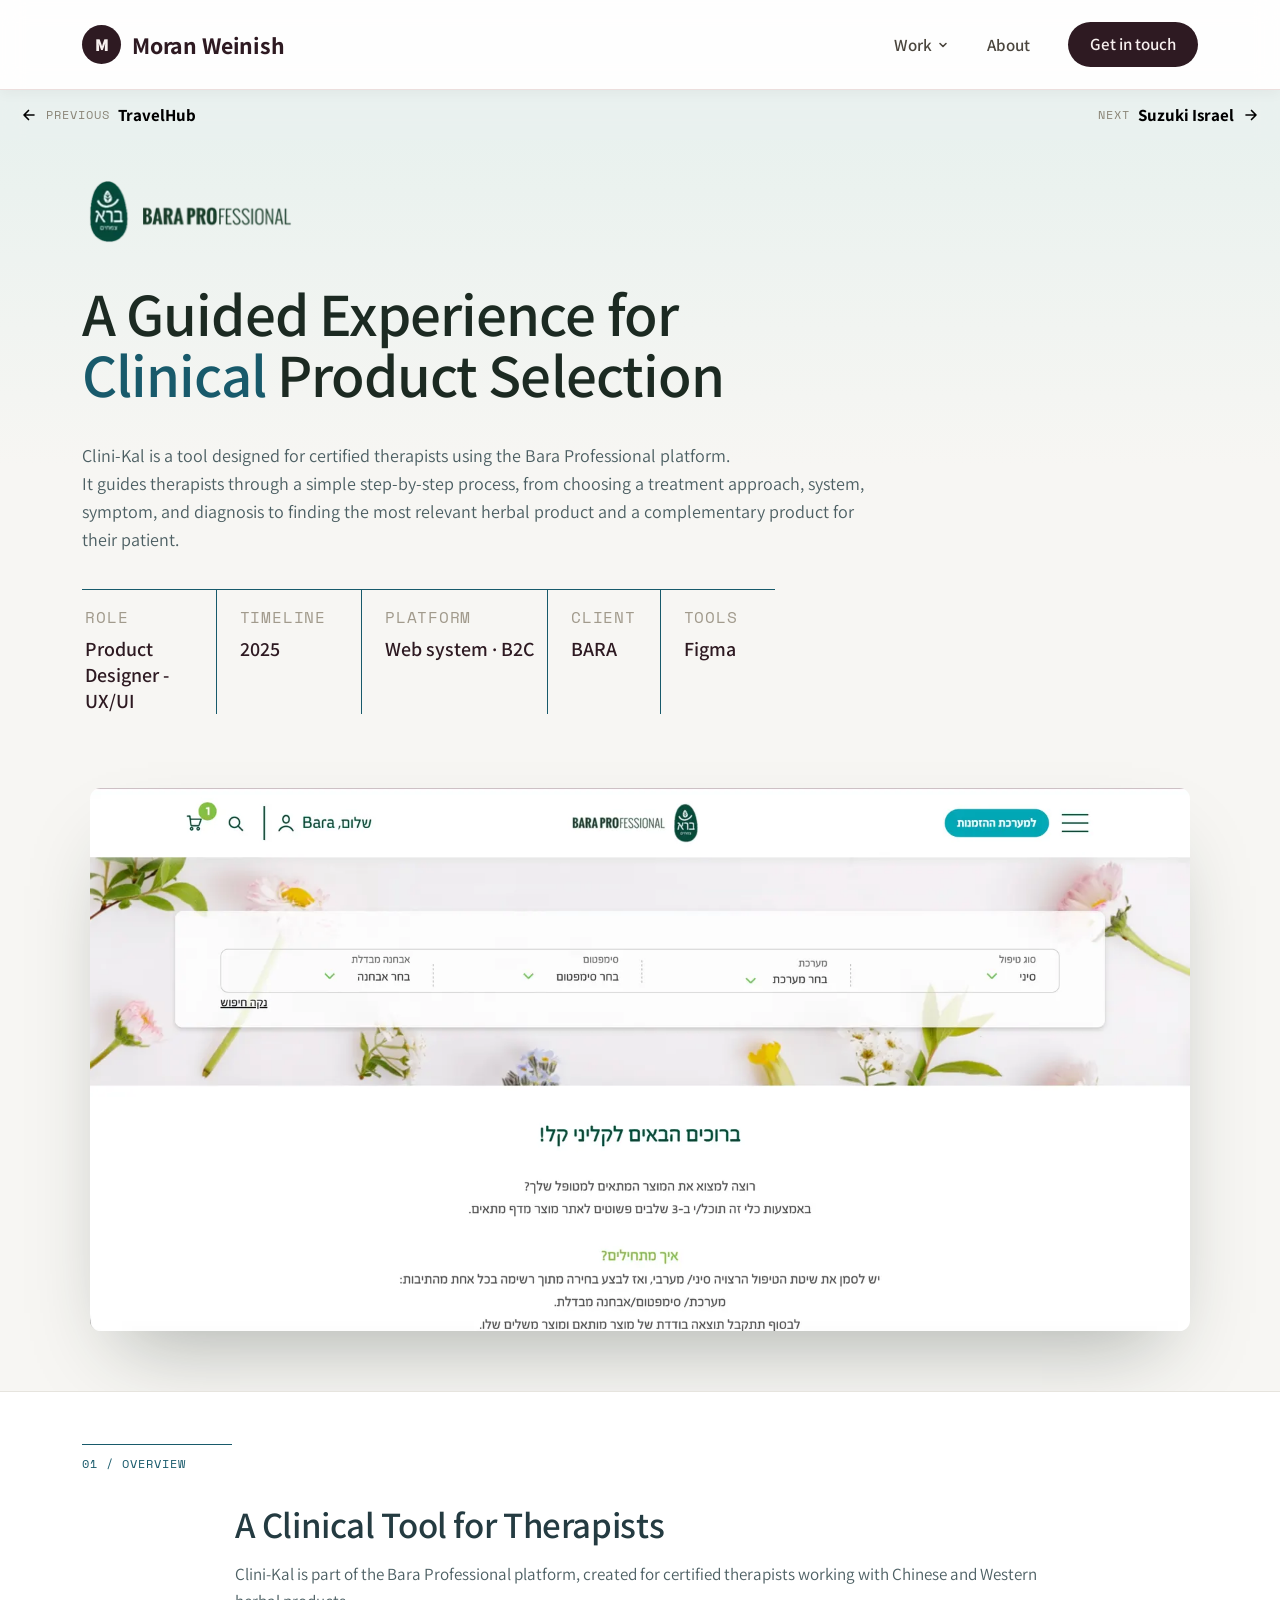
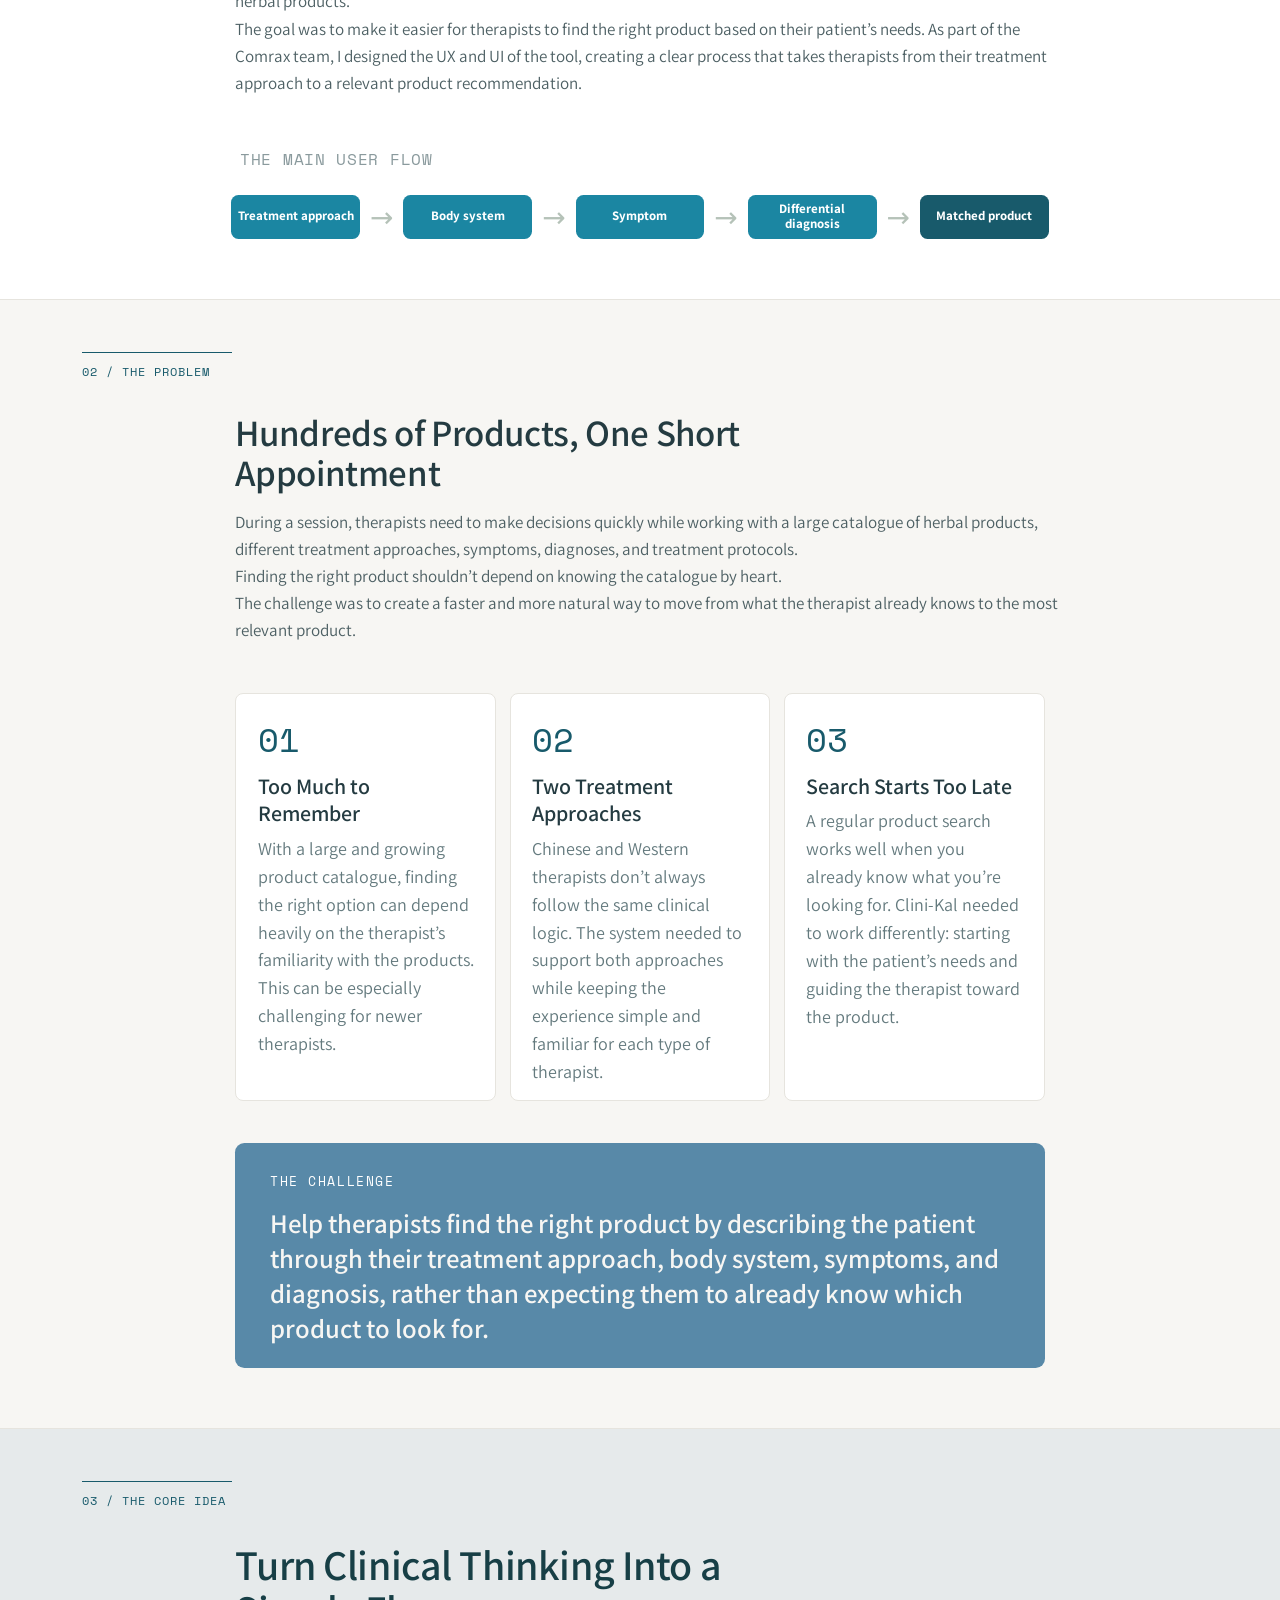
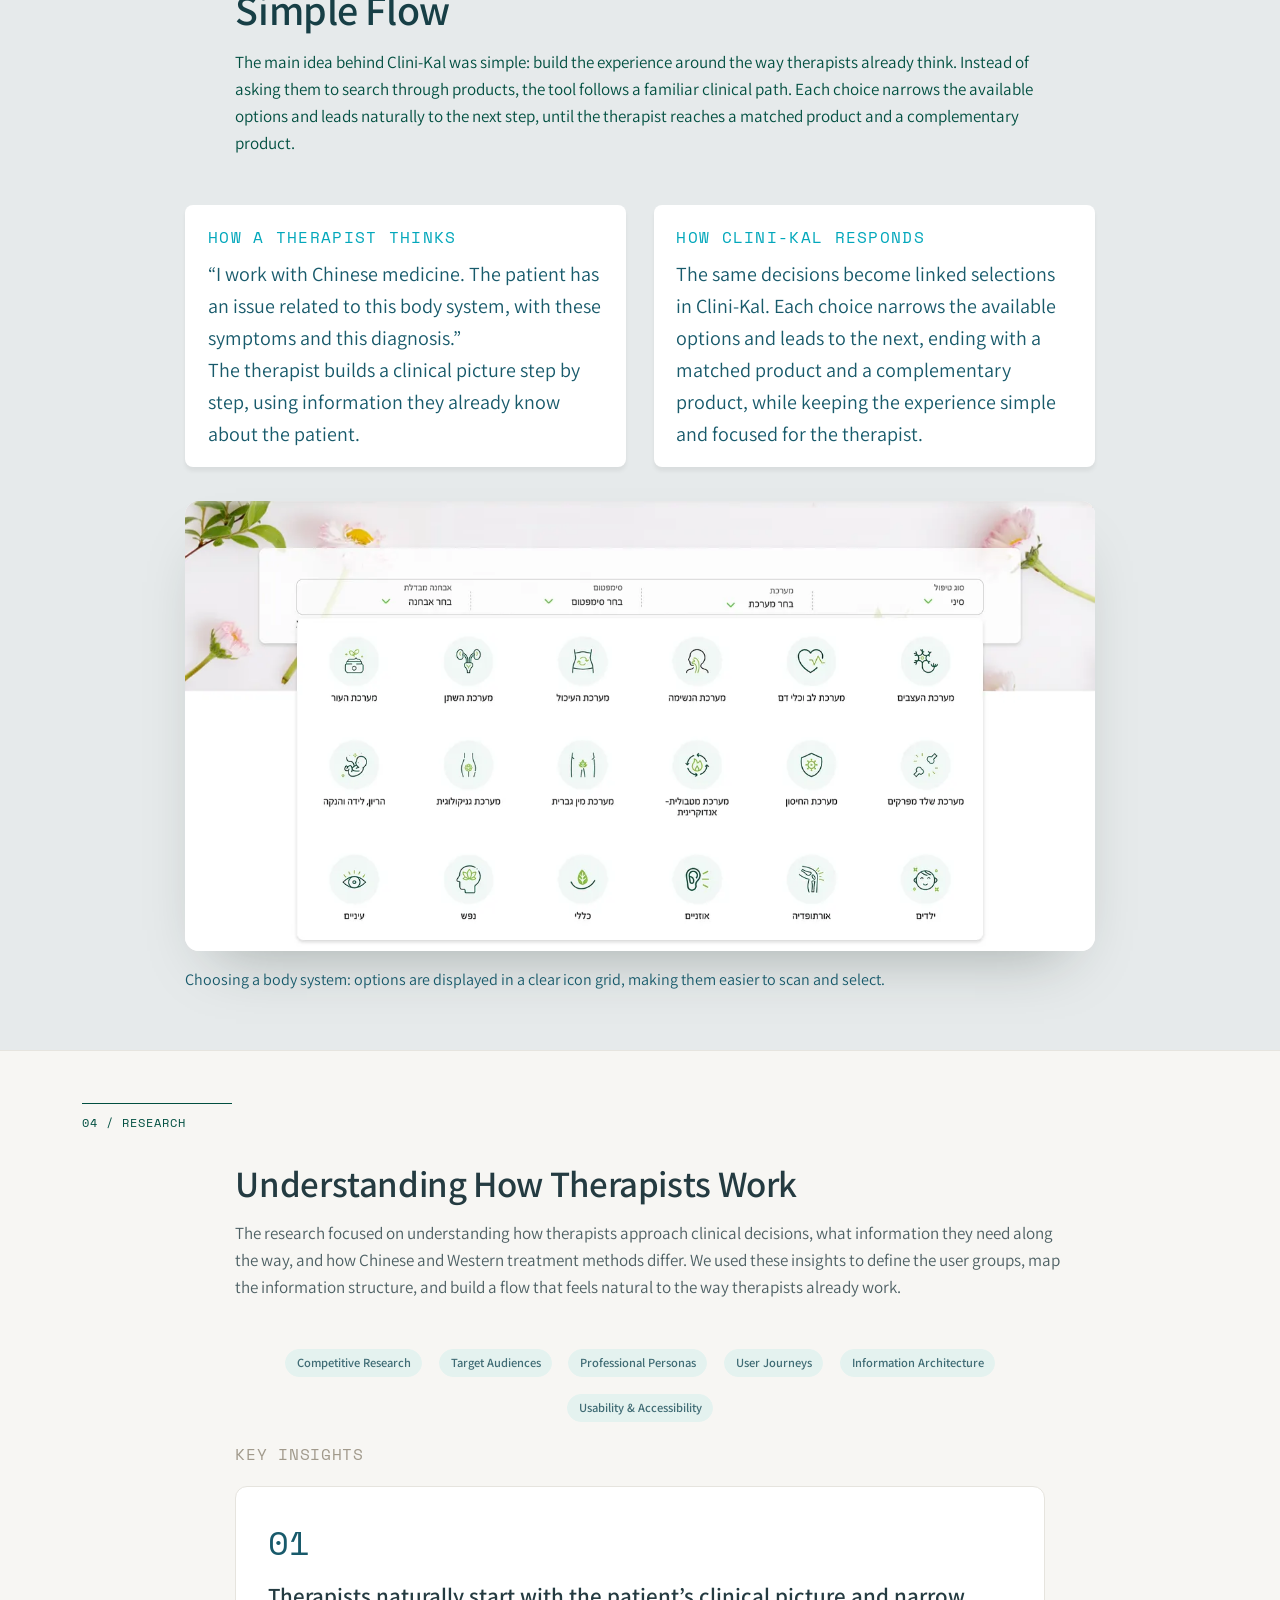
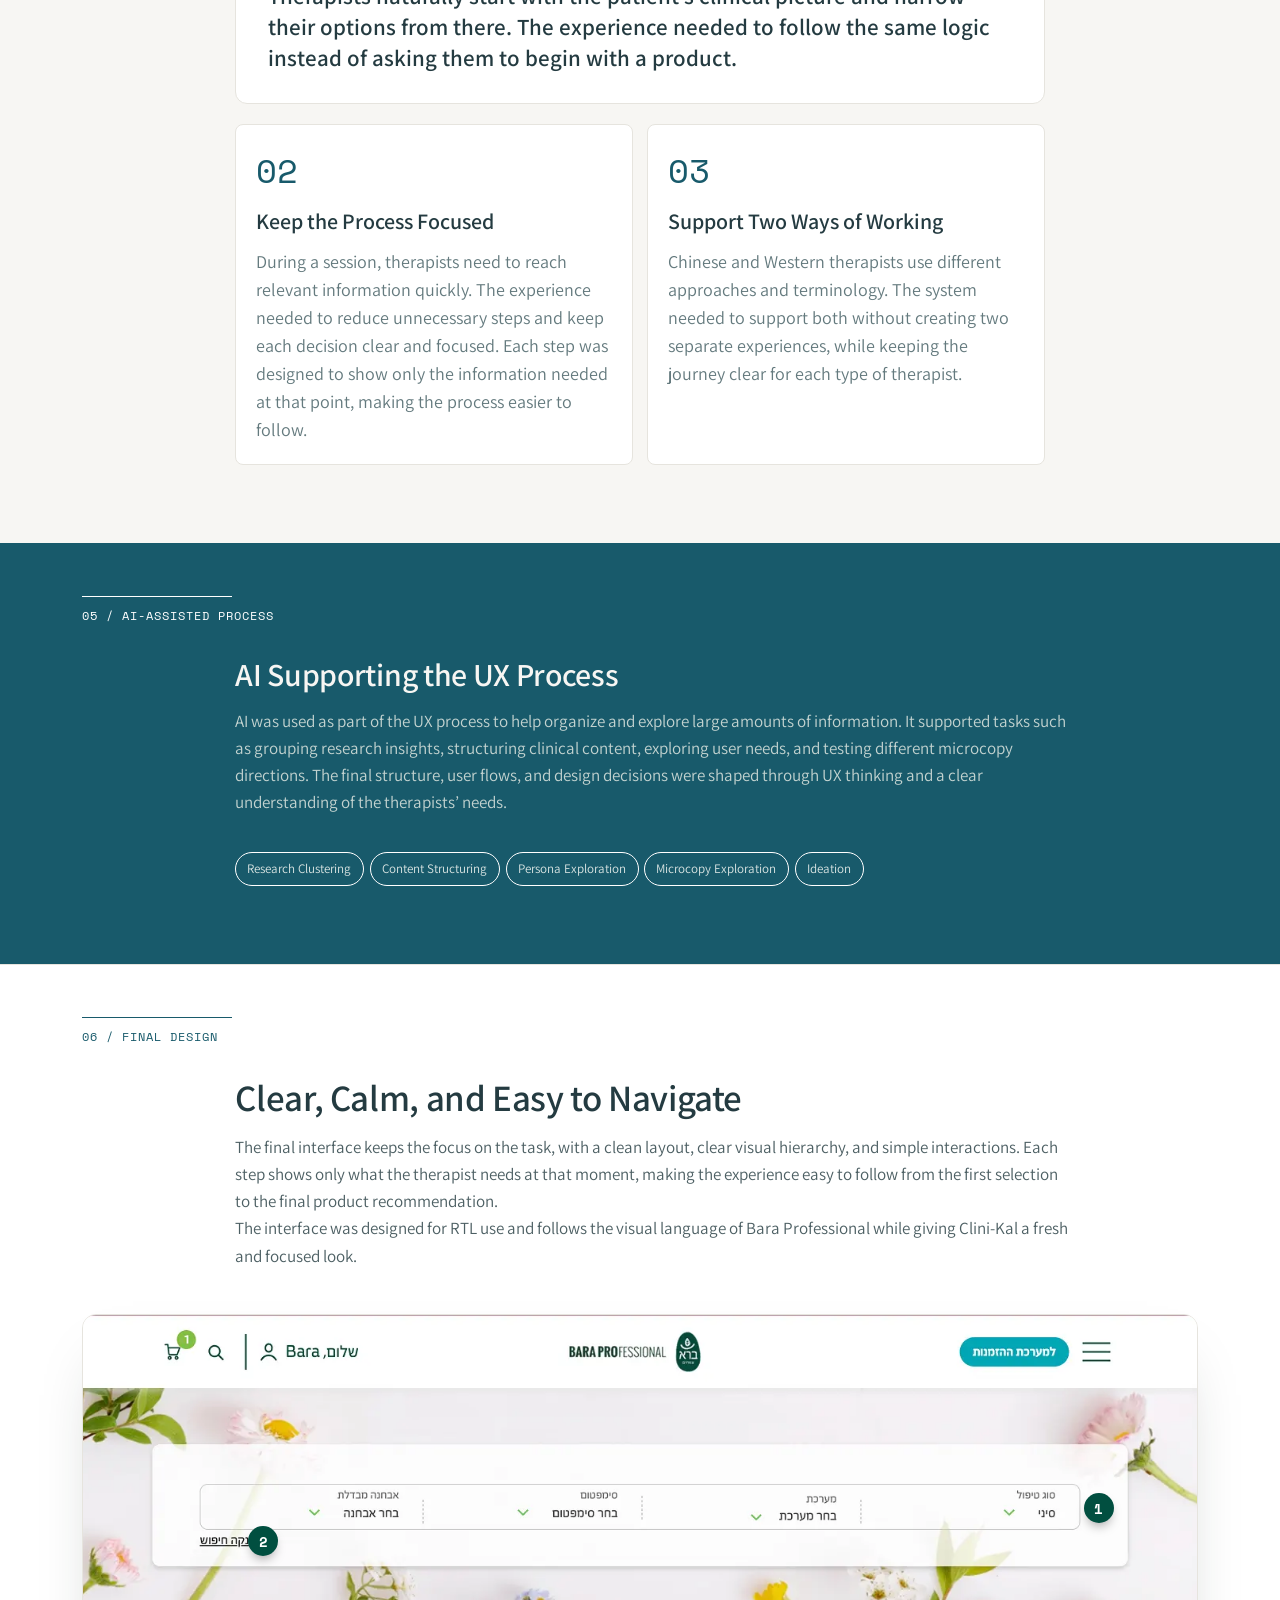
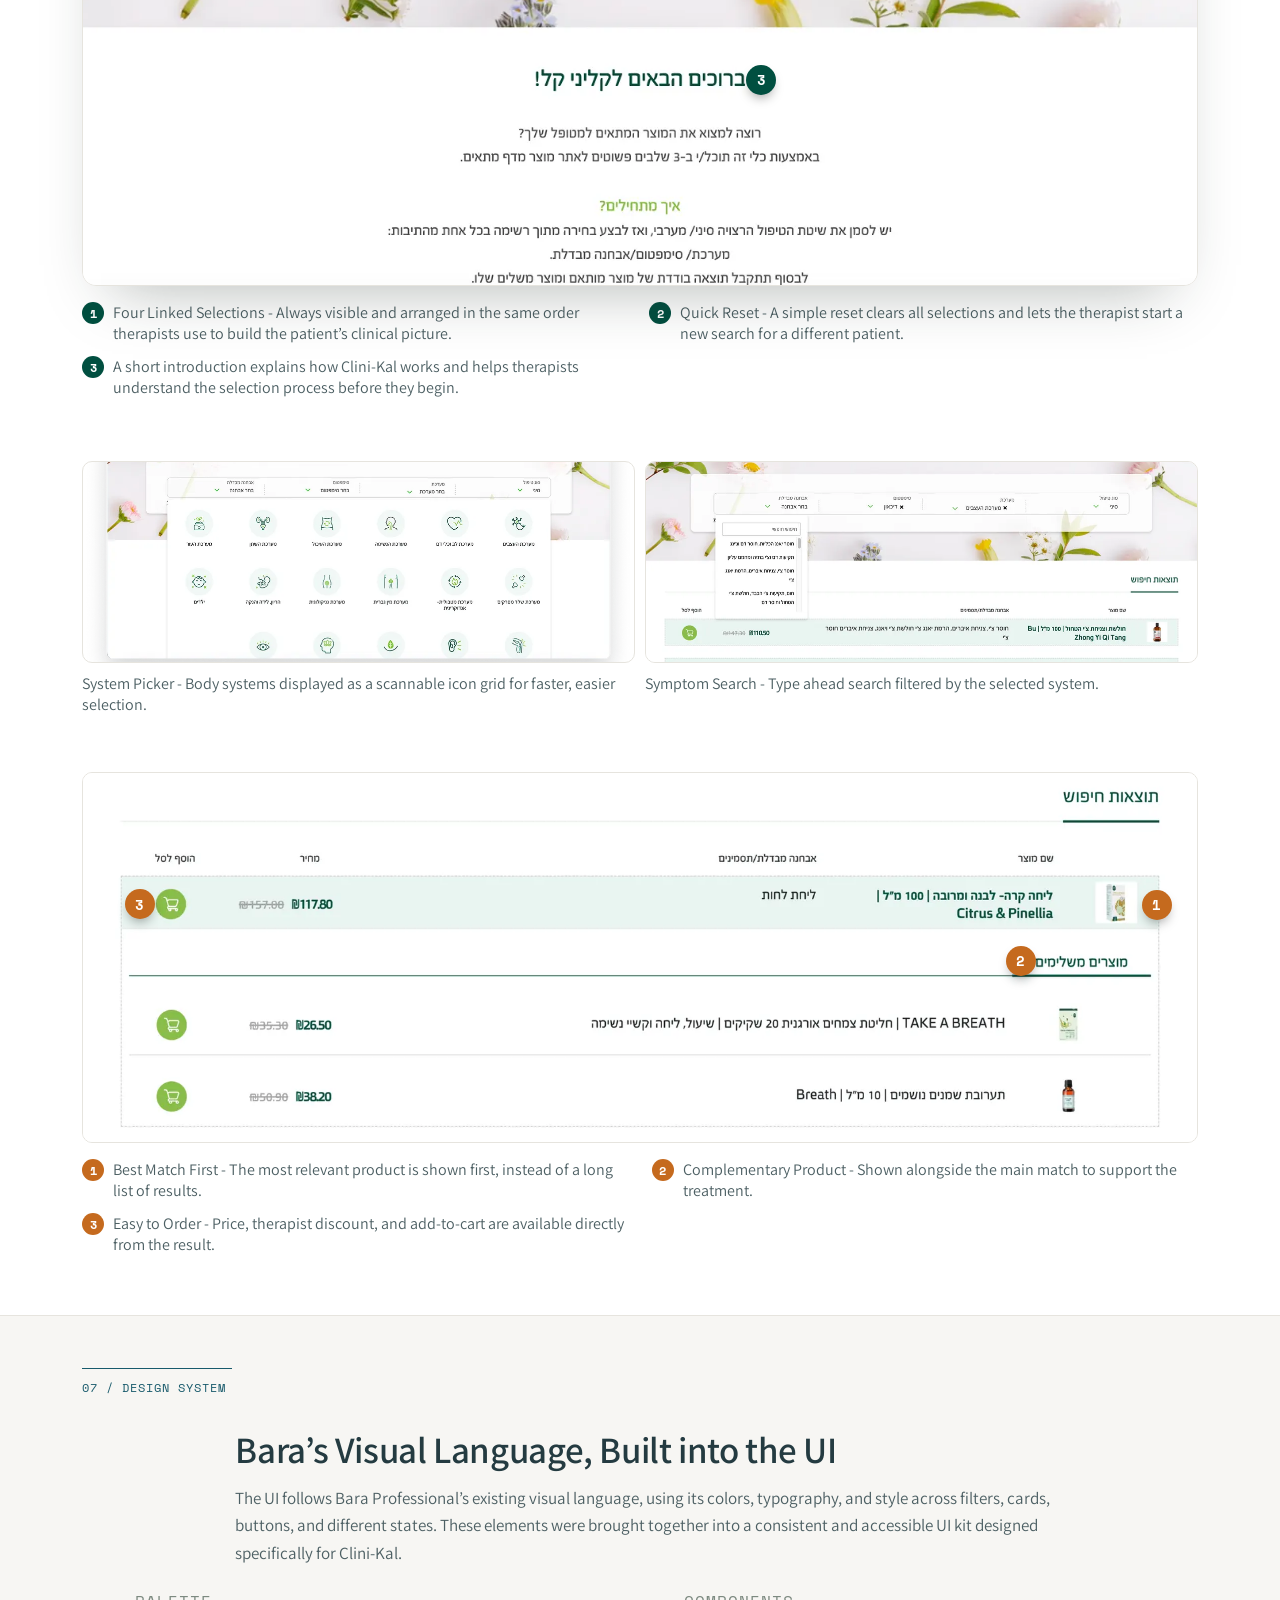
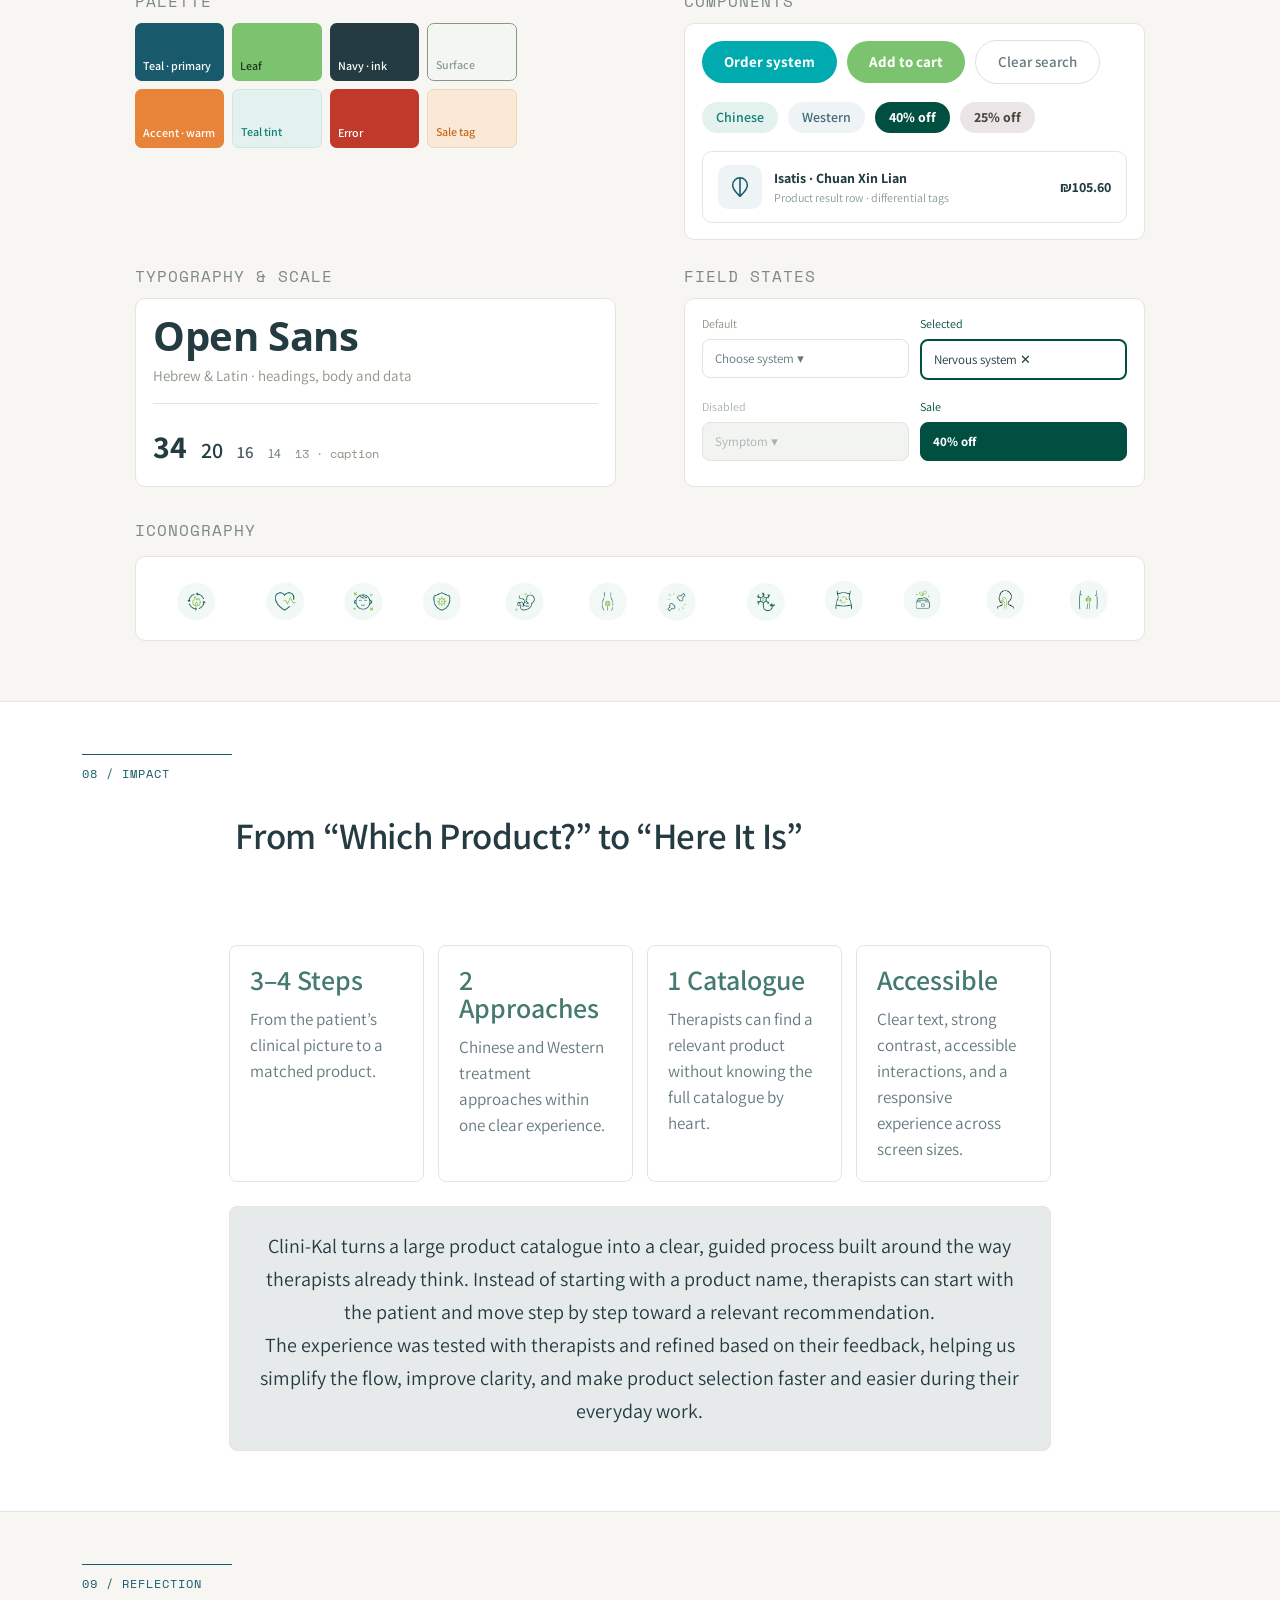
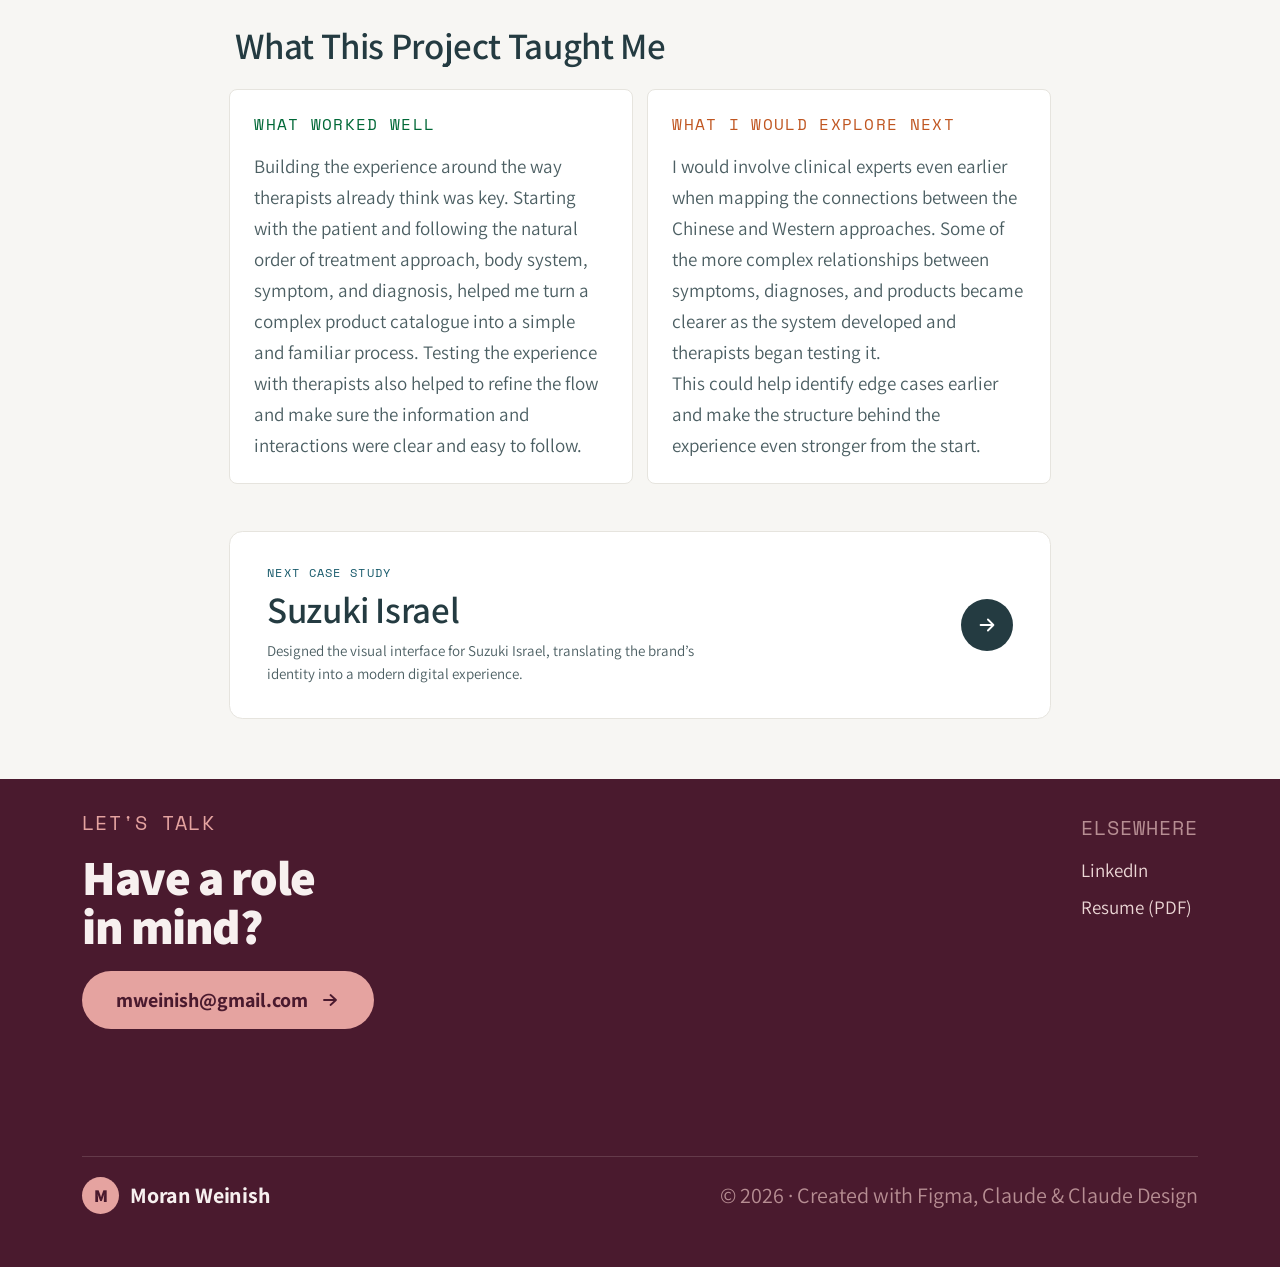
==== commit 666f55cc: "v1.0.29 — case-study navigation: named neighbours on top, one Next card at the end Accepted by Moran" ====
--- a/work/bara.html
+++ b/work/bara.html
@@ -3,7 +3,7 @@
 <head>
   <meta charset="utf-8">
   <meta name="viewport" content="width=device-width, initial-scale=1">
-  <meta name="build" content="v1.0.27">
+  <meta name="build" content="v1.0.29">
   <title>Bara Herbs · Clini-Kal — guided clinical product selection · Moran Weinish</title>
   <meta name="description" content="Case study: Clini-Kal, a guided product finder for certified therapists on the Bara Professional platform. From treatment approach to a matched herbal product in 3–4 steps. UX/UI by Moran Weinish.">
   <link rel="canonical" href="https://moran-weinish.vercel.app/work/bara">
@@ -263,9 +263,9 @@
 <main>
 
   <!-- ============ HEADER ============ -->
-  <nav class="cs-topnav" aria-label="Case study">
-    <a class="back" href="/work/travelhub"><svg width="18" height="18" viewBox="0 0 18 18" fill="none" stroke="currentColor" stroke-width="1.65" stroke-linecap="round" stroke-linejoin="round"><path d="M14 9H4M8.5 4.5 4 9l4.5 4.5"/></svg>Back</a>
-    <a class="fwd" href="/work/suzuki">Next<svg width="18" height="18" viewBox="0 0 18 18" fill="none" stroke="currentColor" stroke-width="1.65" stroke-linecap="round" stroke-linejoin="round"><path d="M4 9h10M9.5 4.5 14 9l-4.5 4.5"/></svg></a>
+  <nav class="cs-topnav" aria-label="Case studies">
+    <a class="back" href="/work/travelhub"><svg width="18" height="18" viewBox="0 0 18 18" fill="none" stroke="currentColor" stroke-width="1.65" stroke-linecap="round" stroke-linejoin="round" aria-hidden="true"><path d="M14 9H4M8.5 4.5 4 9l4.5 4.5"/></svg><span class="k">Previous</span><span class="n">TravelHub</span></a>
+    <a class="fwd" href="/work/suzuki"><span class="k">Next</span><span class="n">Suzuki Israel</span><svg width="18" height="18" viewBox="0 0 18 18" fill="none" stroke="currentColor" stroke-width="1.65" stroke-linecap="round" stroke-linejoin="round" aria-hidden="true"><path d="M4 9h10M9.5 4.5 14 9l-4.5 4.5"/></svg></a>
   </nav>
   <header class="cs-hero">
 
@@ -562,11 +562,12 @@
         <div><h3>What worked well</h3><p>Building the experience around the way therapists already think was key. Starting with the patient and following the natural order of treatment approach, body system, symptom, and diagnosis, helped me turn a complex product catalogue into a simple and familiar process. Testing the experience with therapists also helped to refine the flow and make sure the information and interactions were clear and easy to follow.</p></div>
         <div><h3 class="next">What I would explore next</h3><p>I would involve clinical experts even earlier when mapping the connections between the Chinese and Western approaches. Some of the more complex relationships between symptoms, diagnoses, and products became clearer as the system developed and therapists began testing it.<br>This could help identify edge cases earlier and make the structure behind the experience even stronger from the start.</p></div>
       </div>
-      <nav class="cs-nav" aria-label="Case studies">
-        <a class="prev" href="/work/travelhub"><svg width="18" height="18" viewBox="0 0 18 18" fill="none" stroke="currentColor" stroke-width="2" stroke-linecap="round" stroke-linejoin="round"><path d="M14 9H4M8.5 4.5 4 9l4.5 4.5"/></svg><span class="l">Previous case study</span><span class="s">Previous</span></a>
-        <a href="/#work"><span class="l">Back to portfolio</span><span class="s">Portfolio</span></a>
-        <a class="next" href="/work/suzuki"><span class="l">Next case study</span><span class="s">Next</span> <svg width="18" height="18" viewBox="0 0 18 18" fill="none" stroke="currentColor" stroke-width="2" stroke-linecap="round" stroke-linejoin="round"><path d="M4 9h10M9.5 4.5 14 9l-4.5 4.5"/></svg></a>
-      </nav>
+      <a class="cs-next" href="/work/suzuki">
+        <span class="k">Next case study</span>
+        <span class="t">Suzuki Israel</span>
+        <span class="d">Designed the visual interface for Suzuki Israel, translating the brand&#8217;s identity into a modern digital experience.</span>
+        <span class="go" aria-hidden="true"><svg viewBox="0 0 24 24" fill="none" stroke="currentColor" stroke-width="2" stroke-linecap="round" stroke-linejoin="round"><path d="M5 12h14M13 6l6 6-6 6"/></svg></span>
+      </a>
     </div>
   </section>
 
--- a/css/case.css
+++ b/css/case.css
@@ -17,6 +17,11 @@
   -webkit-backdrop-filter: blur(12px); backdrop-filter: blur(12px); }
 @media (min-width: 1024px) { .cs-topnav { top: var(--nav-h); } }
 .cs-topnav a { display: inline-flex; align-items: center; gap: 8px; font-weight: 700; font-size: 17px; line-height: 22px; color: #000; transition: transform .25s var(--ease), color .25s; }
+/* the bar names the neighbours instead of a bare "Back" (people read that as "back to the portfolio"):
+   a small mono "Previous" / "Next" label, then the project name; on a phone only the name */
+.cs-topnav .k { font-family: var(--mono); font-weight: 400; font-size: 12px; letter-spacing: 1px; text-transform: uppercase; color: var(--muted-2); }
+.cs-topnav .n { font-weight: 700; }
+@media (max-width: 767px) { .cs-topnav .k { display: none; } .cs-topnav a { font-size: 16px; } }
 .cs-topnav svg { width: 18px; height: 18px; flex: none; }
 @media (hover: hover) {
   .cs-topnav a:hover { color: var(--cs-accent); }
@@ -348,35 +353,34 @@
 }
 
 /* ---------- prev / next ---------- */
-/* Previous on the left, Back + Next on the right (Figma 184:4078 / 188:4131);
-   on a phone all three sit in one compact row with short labels */
-.cs-nav { margin-top: 64px; padding-top: 30px; border-top: 1px solid var(--border); display: flex; flex-wrap: wrap; gap: 14px; justify-content: flex-end; align-items: center; }
-/* KKL is the first case study: no Previous there, so Back to portfolio takes the left slot */
-.cs-nav a.prev, .cs-nav a.home { margin-right: auto; }
-.cs-nav .s { display: none; }
-@media (min-width: 1024px) { .cs-nav { margin-top: calc(70 * var(--k)); padding-top: calc(62 * var(--k)); } }
-.cs-nav a { border-radius: 100px; padding: 15px 30px; font-weight: 700; font-size: 17px; border: 2px solid #000; color: #000; display: inline-flex; gap: 13px; align-items: center; transition: transform .25s var(--ease), background .25s, color .25s; }
-.cs-nav a.next { background: #000; color: #fff; }
-.cs-nav a.next svg { transition: transform .25s var(--ease); }
-.cs-nav a.prev svg, .cs-nav a.home svg { transition: transform .25s var(--ease); }
-@media (max-width: 767px) {
-  .cs-nav { flex-wrap: nowrap; gap: 8px; justify-content: space-between; padding-top: 22px; margin-top: 40px; }
-  .cs-nav a { padding: 10px 15px; font-size: 14px; gap: 6px; border-width: 1.5px; white-space: nowrap; }
-  .cs-nav a svg { width: 14px; height: 14px; }
-  .cs-nav a.prev, .cs-nav a.home { margin-right: 0; }
-  /* Itzik 2026-09-29: on a phone the row is Previous · Next only — the top Back link already goes home */
-  .cs-nav a:not(.prev):not(.next):not(.home) { display: none; }  /* KKL has no Previous: it keeps Back to portfolio */
-  .cs-nav a.next { margin-left: auto; }
-  .cs-nav a { padding: 11px 18px; }
-  .cs-nav .l { display: none; }
-  .cs-nav .s { display: inline; }
-}
+/* End of a case study: one wide "Next case study" card — the what-now for someone who finished
+   reading. Getting around (previous / next / all work) lives in the sticky bar at the top, so the
+   old Previous · Back to portfolio · Next row here only repeated it (Itzik + Moran 2026-09-29). */
+.cs-next {
+  display: grid; grid-template-columns: minmax(0, 1fr) auto; column-gap: 24px; align-items: center;
+  margin-top: 48px; padding: 28px 24px; border: 1px solid var(--cs-line); border-radius: 18px;
+  background: var(--surface); color: var(--cs-ink, var(--ink));
+  transition: border-color .25s, box-shadow .25s var(--ease), transform .25s var(--ease);
+}
+.cs-next .k { grid-column: 1; font-family: var(--mono); font-size: 13px; letter-spacing: 1.3px; text-transform: uppercase; color: var(--cs-accent); }
+.cs-next .t { grid-column: 1; margin-top: 8px; font-weight: 600; font-size: clamp(28px, 2.9vw, 56px); line-height: 1.07; letter-spacing: -0.01em; }
+.cs-next .d { grid-column: 1; margin-top: 10px; max-width: 62ch; font-size: 16px; line-height: 1.55; color: var(--cs-body, var(--body)); }
+.cs-next .go { grid-column: 2; grid-row: 1 / span 3; width: 52px; height: 52px; border-radius: 50%; display: grid; place-items: center;
+  background: var(--cs-ink, var(--ink)); color: #fff; transition: transform .3s var(--ease), background .25s; }
+.cs-next .go svg { width: 22px; height: 22px; }
+@media (min-width: 1024px) {
+  /* in the same centred 1234 block as §08–§09 above it */
+  .cs-next { margin: calc(70 * var(--k)) calc(220 * var(--k)) 0; padding: calc(48 * var(--k)) calc(56 * var(--k)); border-radius: calc(20 * var(--k)); }
+  .cs-next .k { font-size: max(12px, calc(16 * var(--k))); }
+  .cs-next .d { font-size: max(15px, calc(19 * var(--k))); margin-top: calc(14 * var(--k)); }
+  .cs-next .go { width: max(52px, calc(72 * var(--k))); height: max(52px, calc(72 * var(--k))); }
+}
+@media (max-width: 767px) { .cs-next { column-gap: 16px; } .cs-next .go { width: 44px; height: 44px; } }
 @media (hover: hover) {
-  .cs-nav a:hover { background: var(--plum); border-color: var(--plum); color: var(--rose); }
-  .cs-nav a.next:hover { background: var(--cs-accent); border-color: var(--cs-accent); color: #fff; }
-  .cs-nav a.next:hover svg { transform: translateX(5px); }
-  .cs-nav a.prev:hover svg, .cs-nav a.home:hover svg { transform: translateX(-5px); }
-}
+  .cs-next:hover { border-color: var(--cs-accent); box-shadow: 0 24px 48px -28px rgba(0, 0, 0, .3); transform: translateY(-3px); }
+  .cs-next:hover .go { background: var(--cs-accent); transform: translateX(6px); }
+}
+.cs-next:focus-visible { outline: 3px solid var(--cs-accent); outline-offset: 4px; }
 
 /* case-study footer variant: shorter bottom padding */
 body.case .footer { padding-top: 64px; }
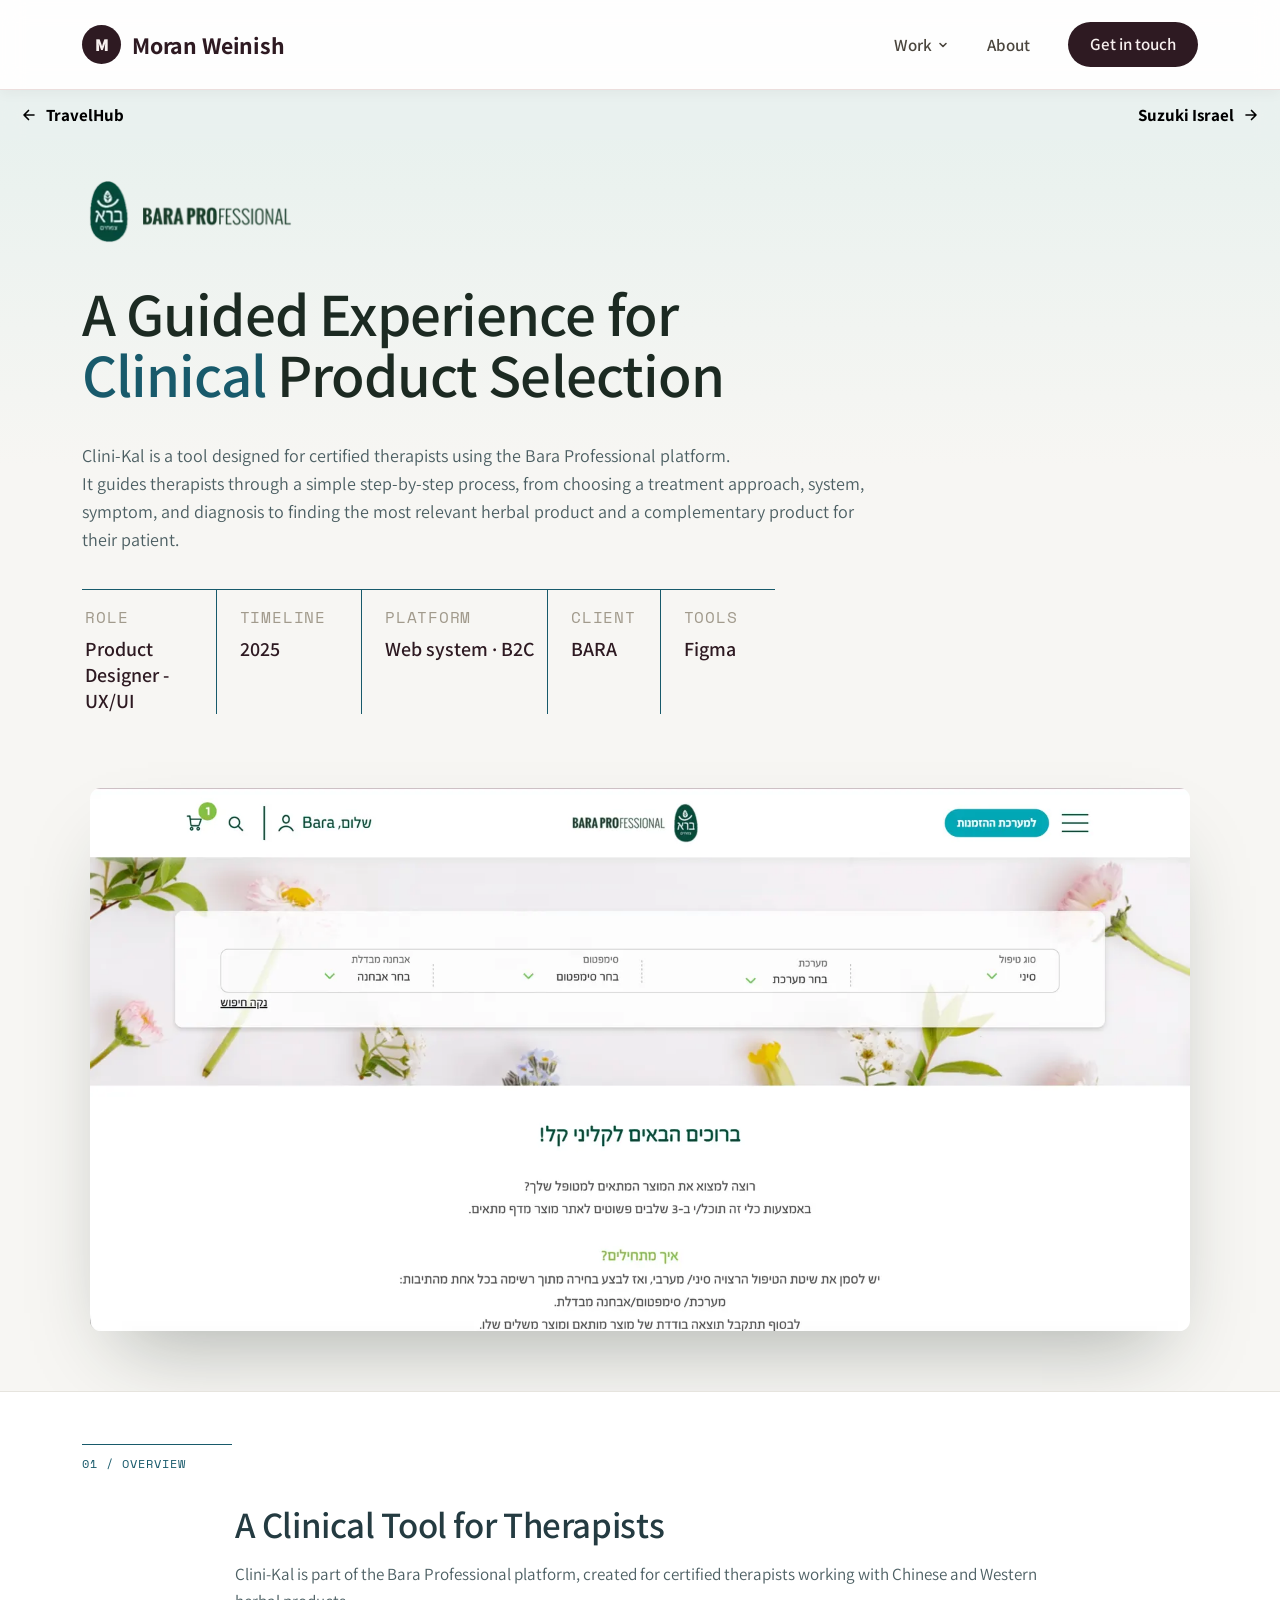
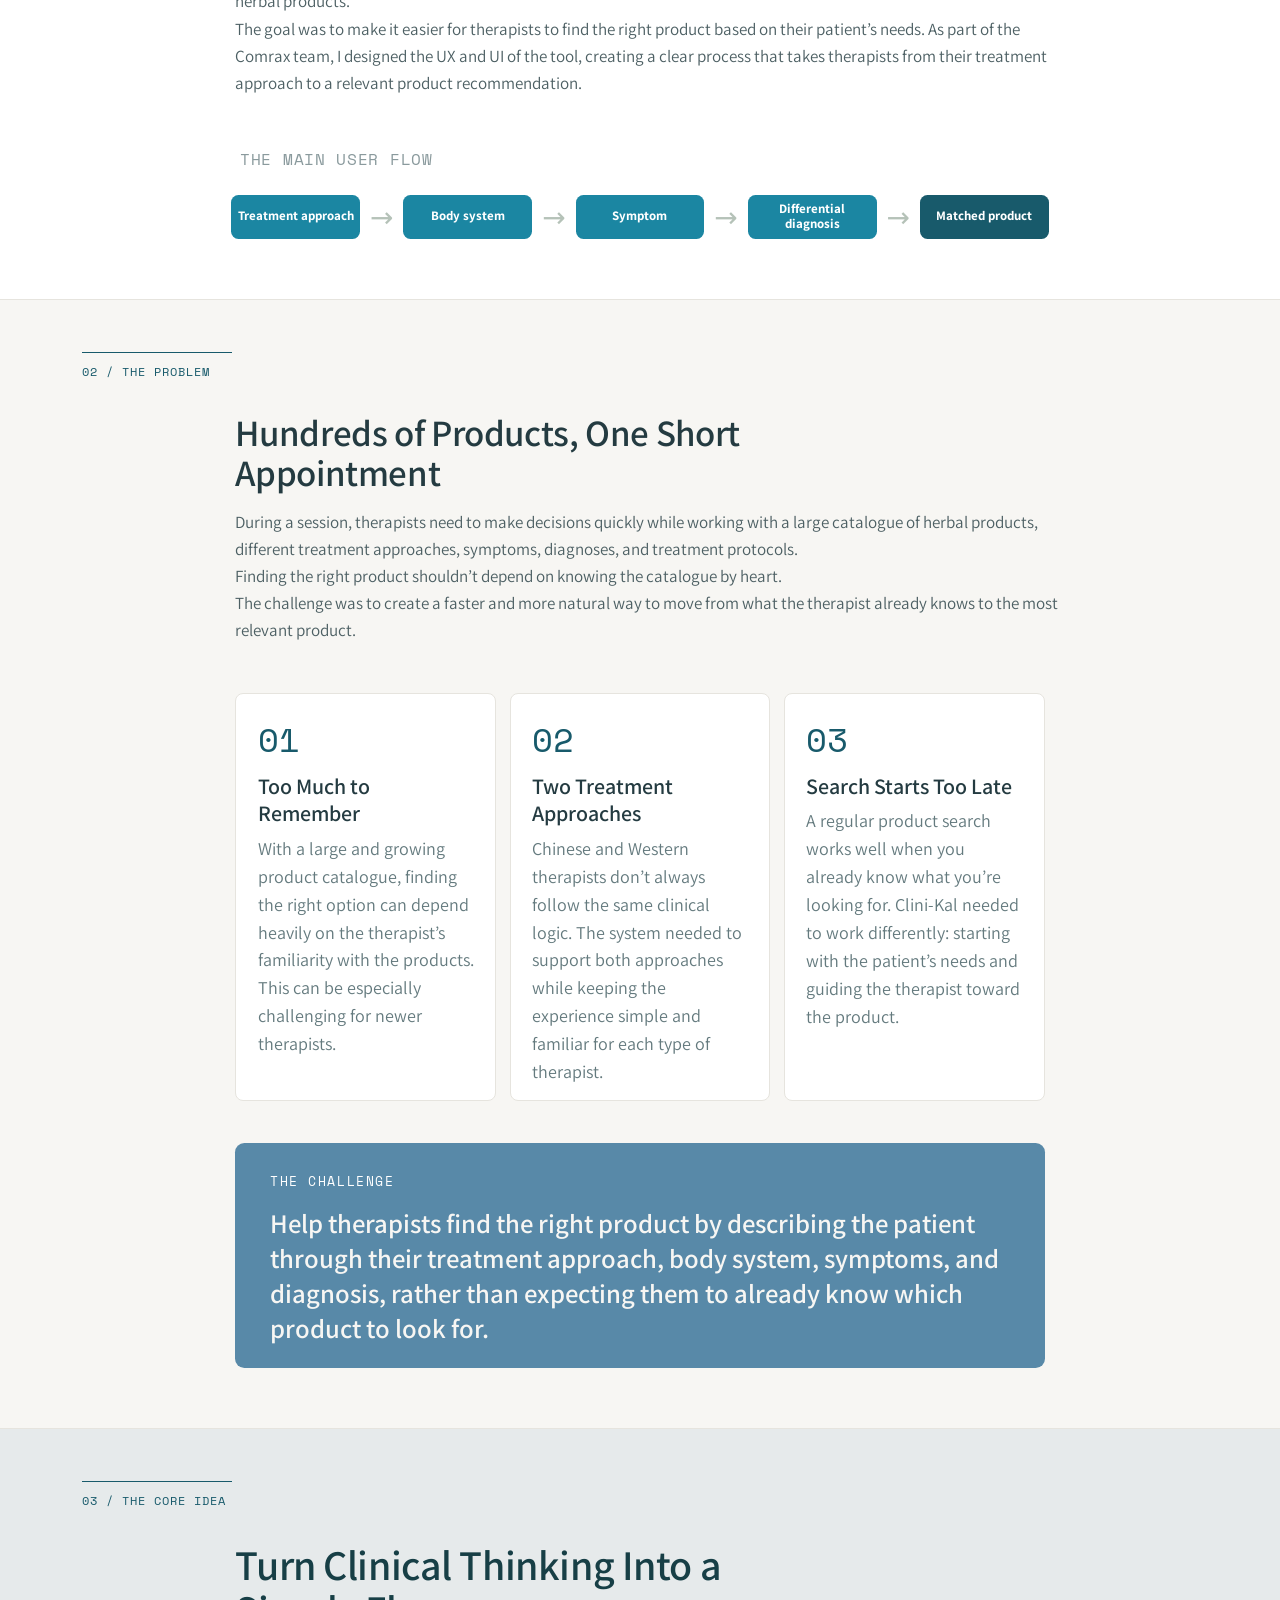
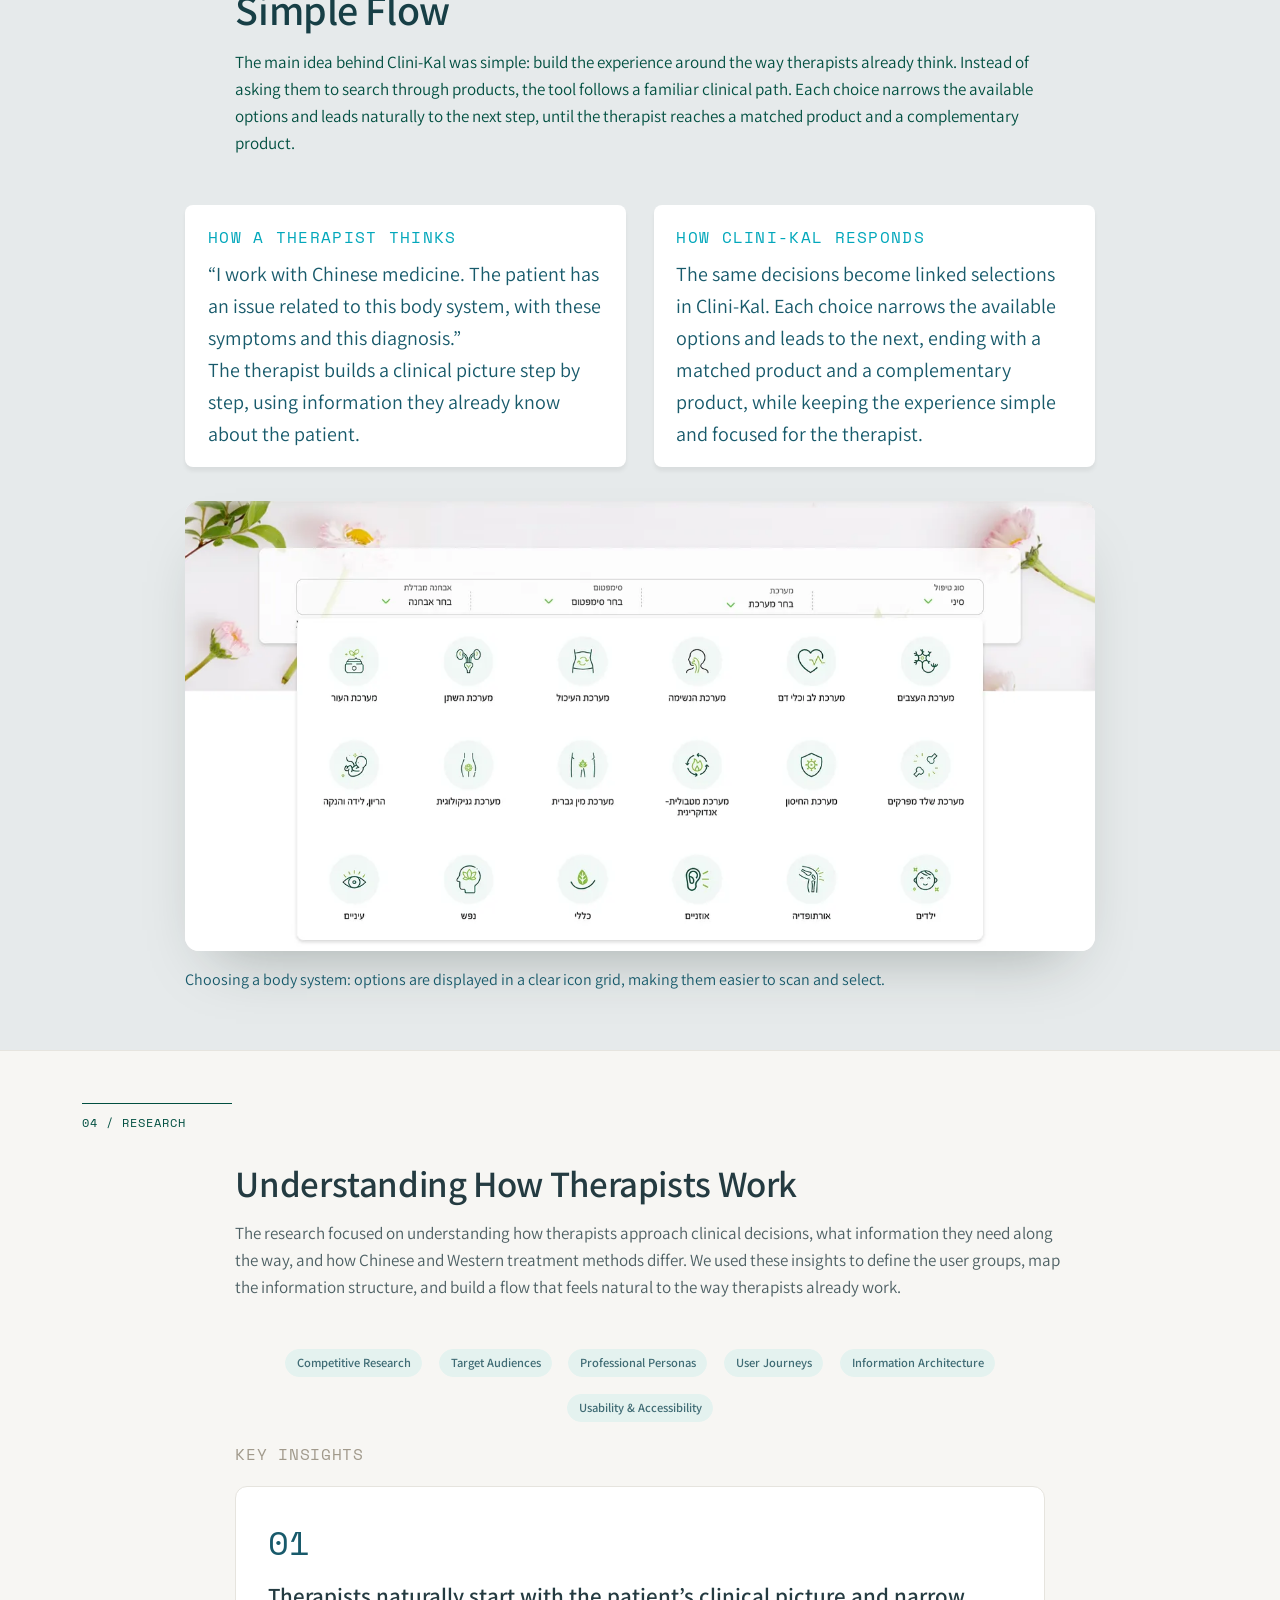
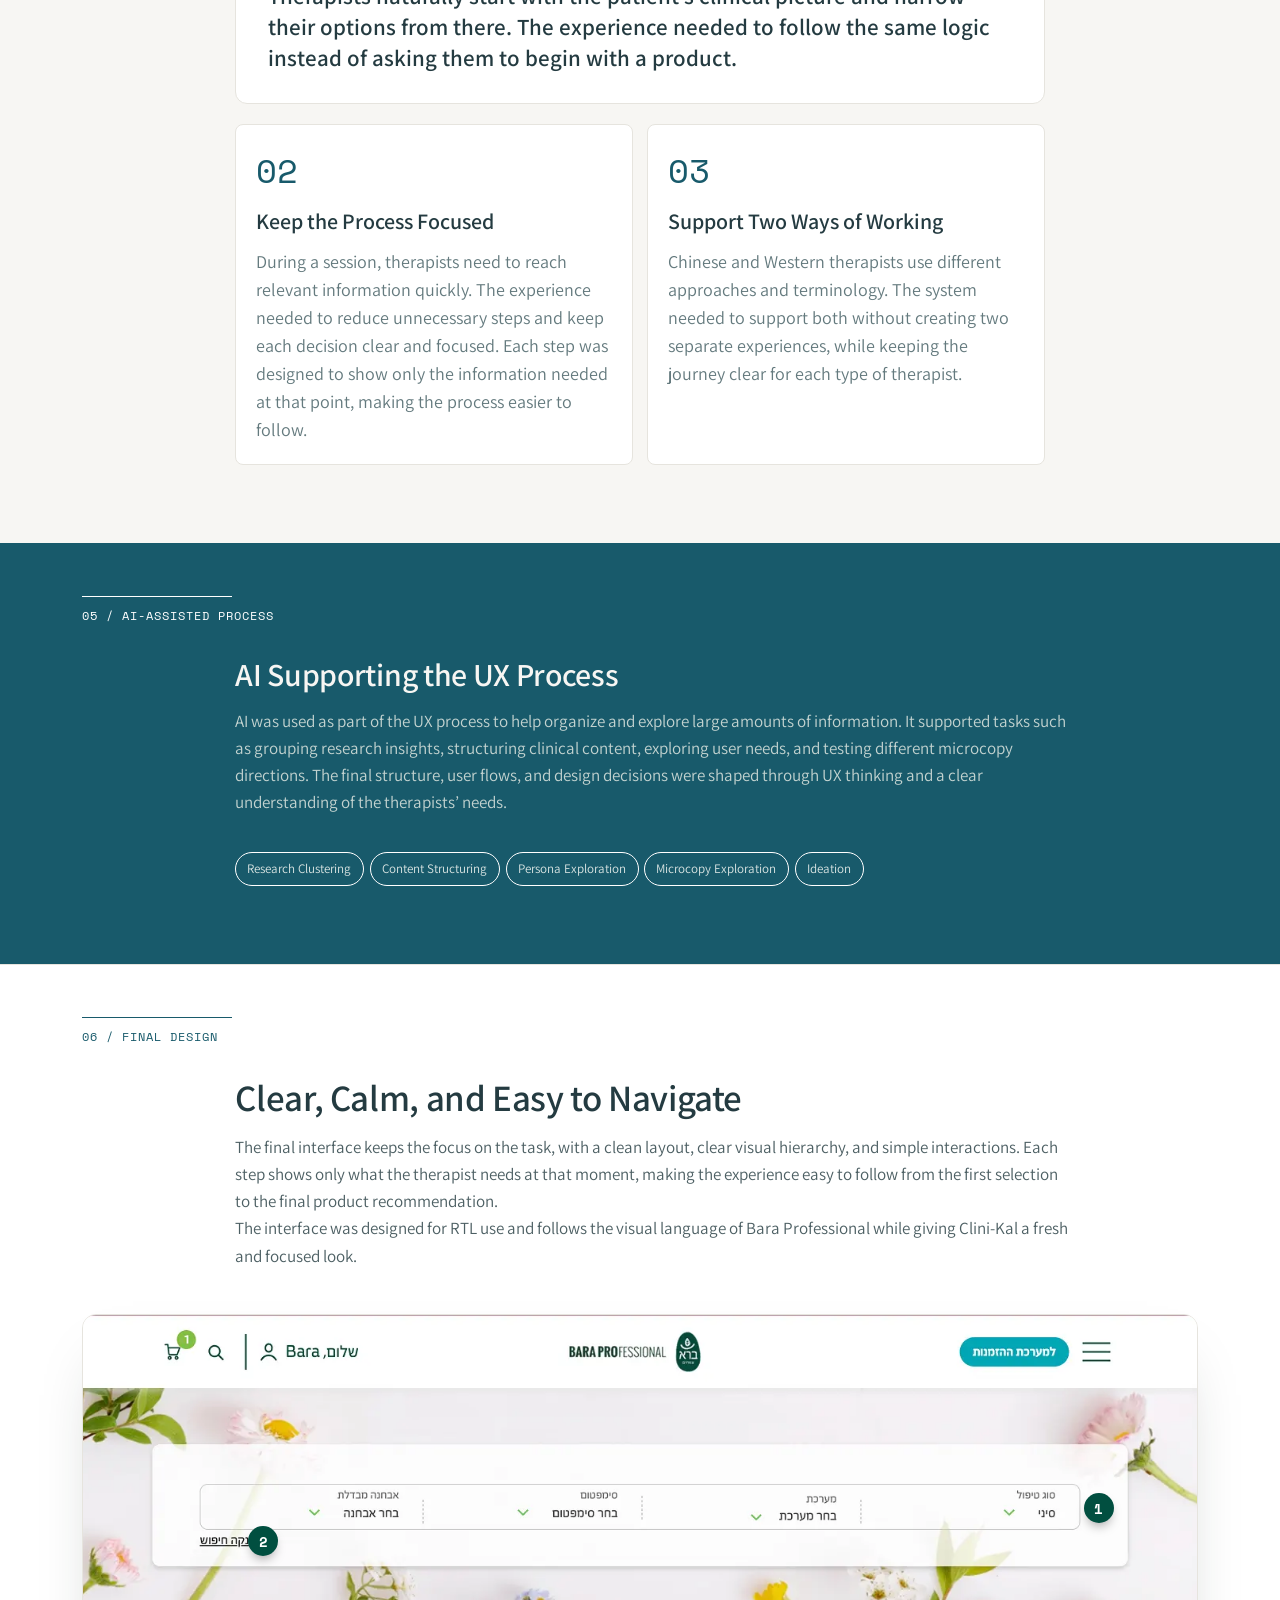
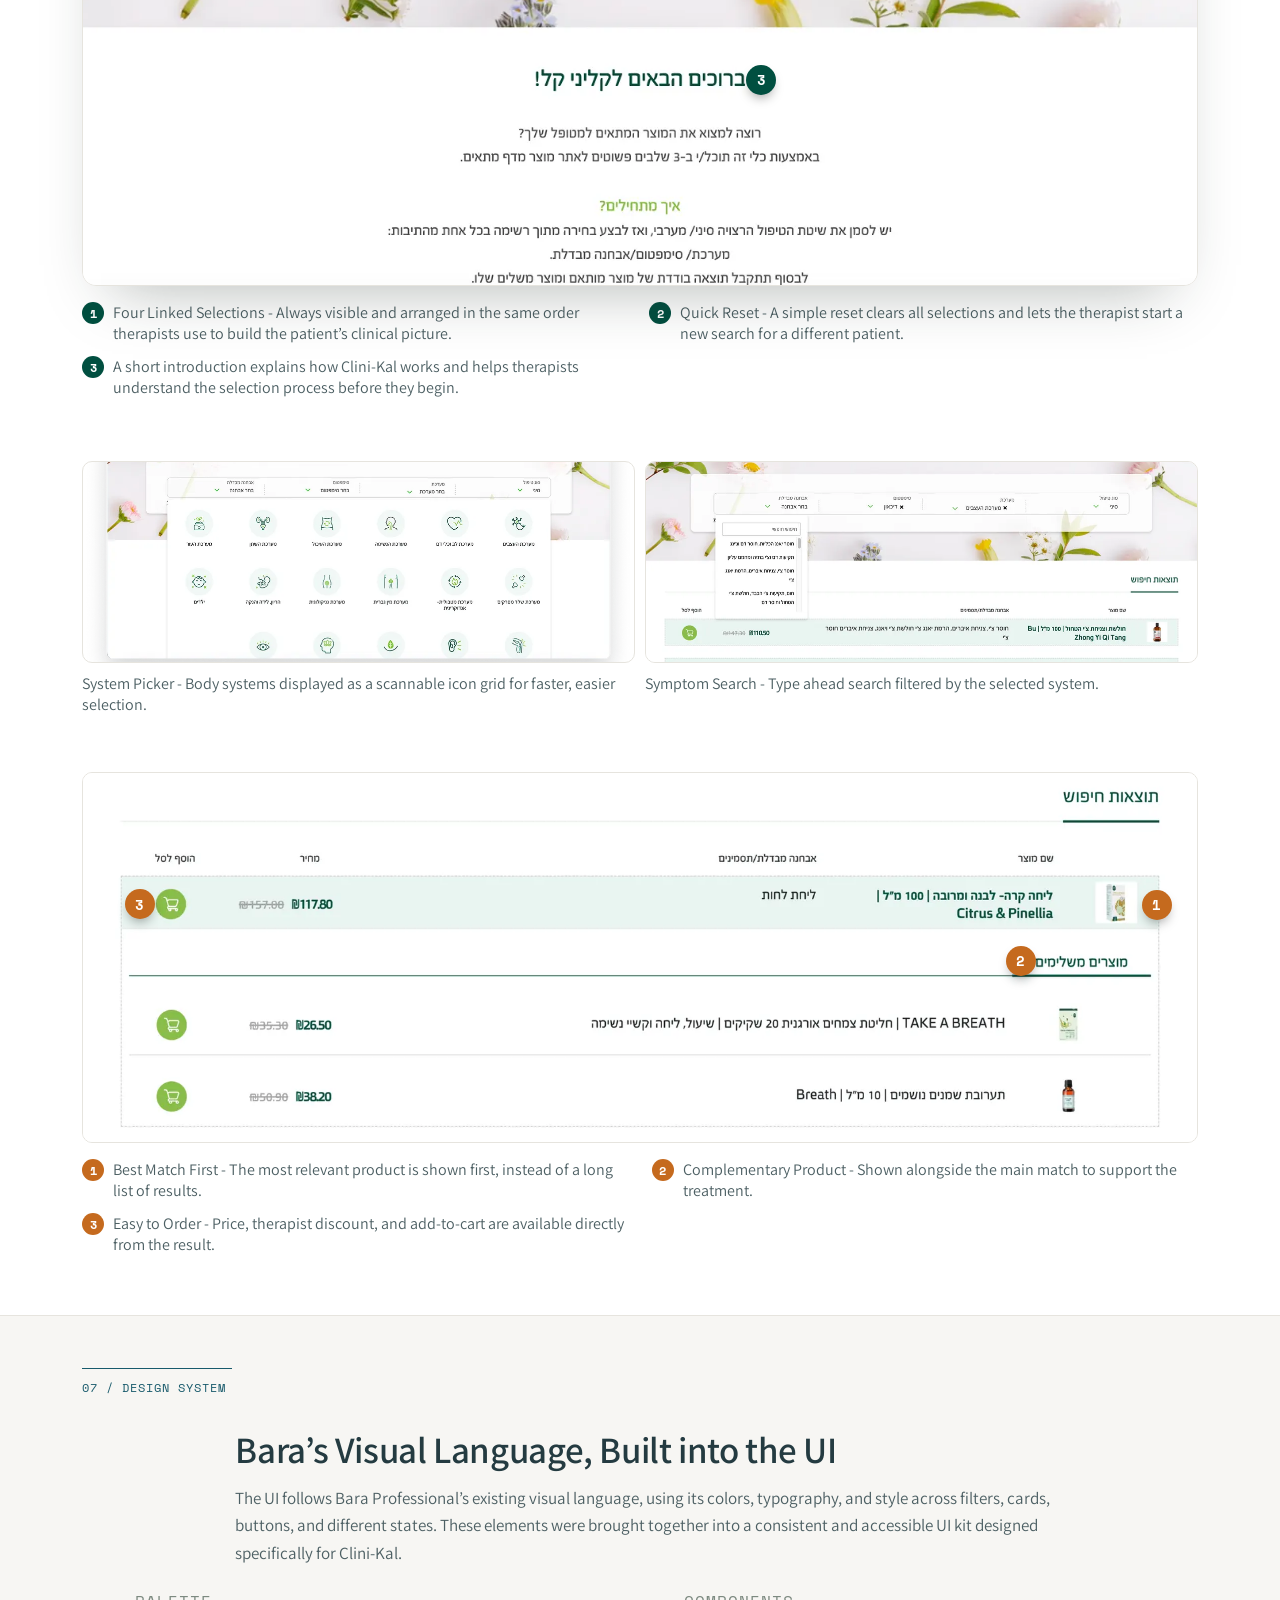
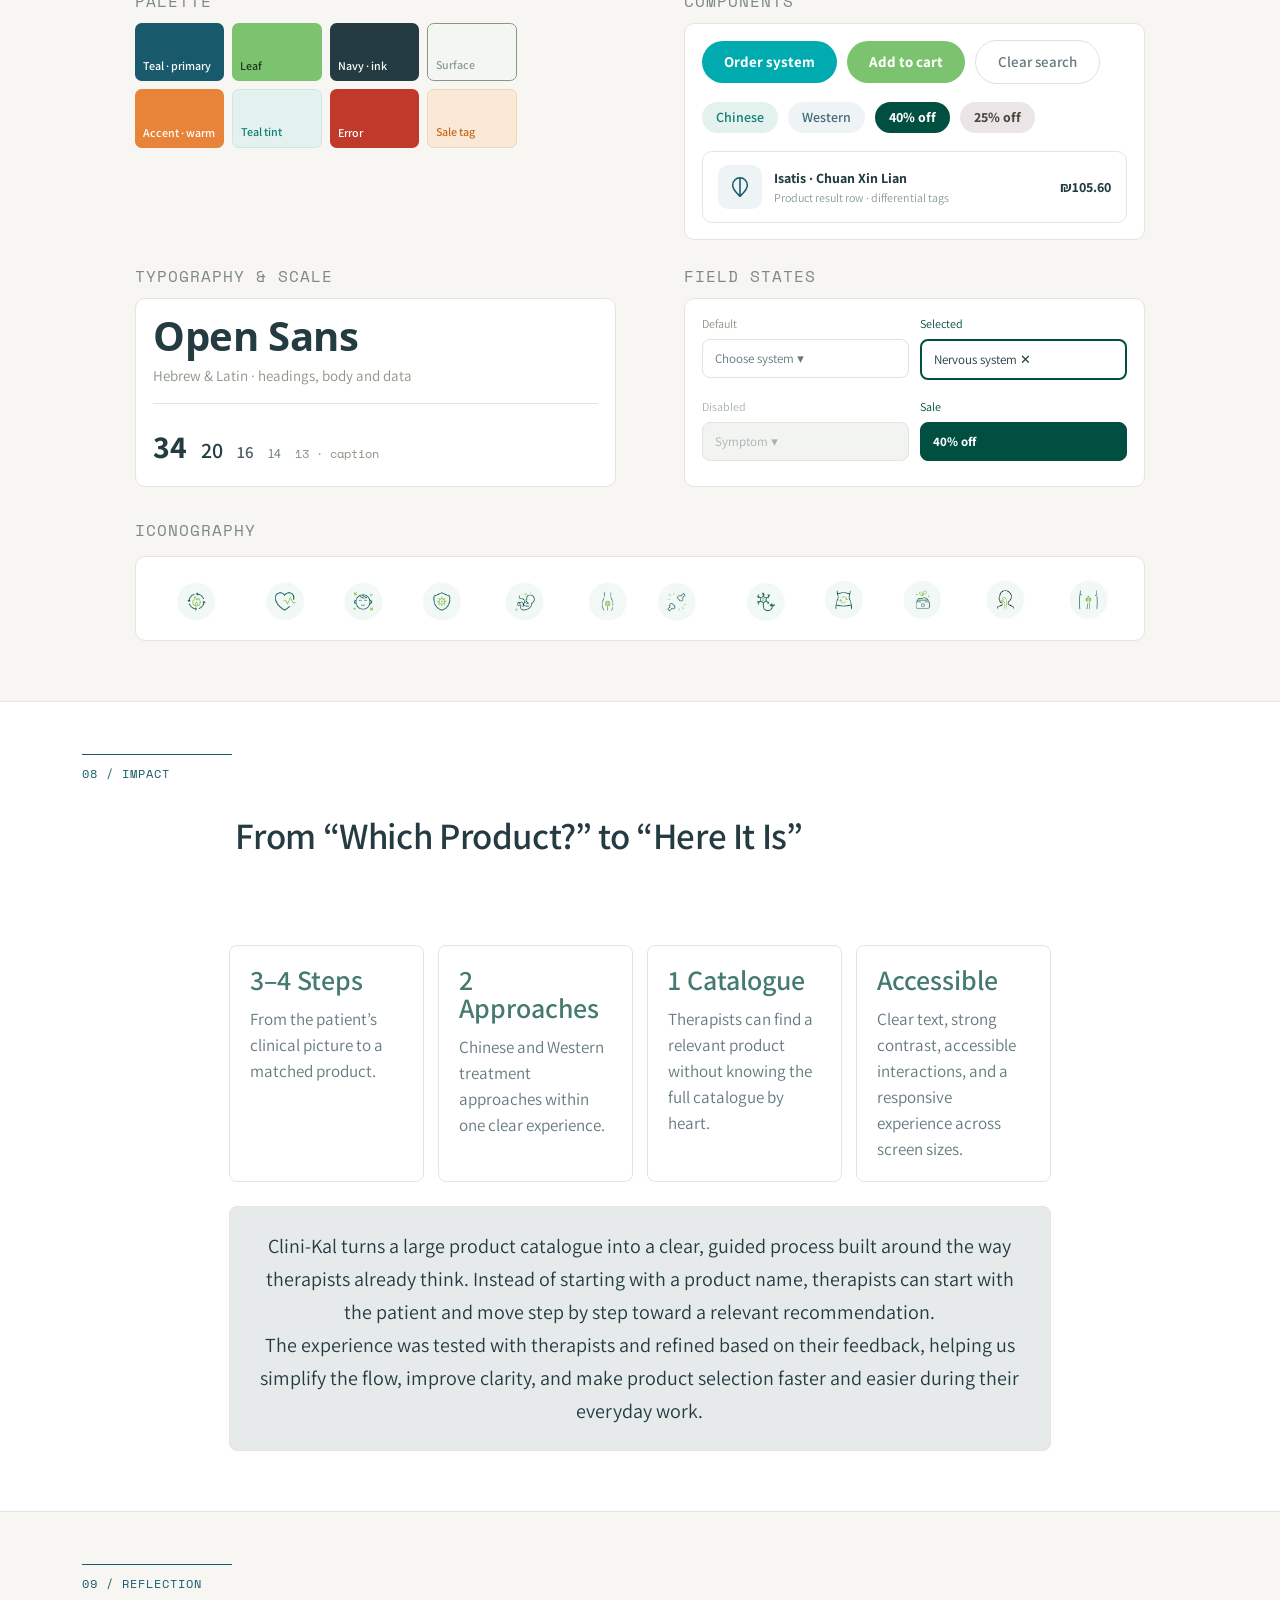
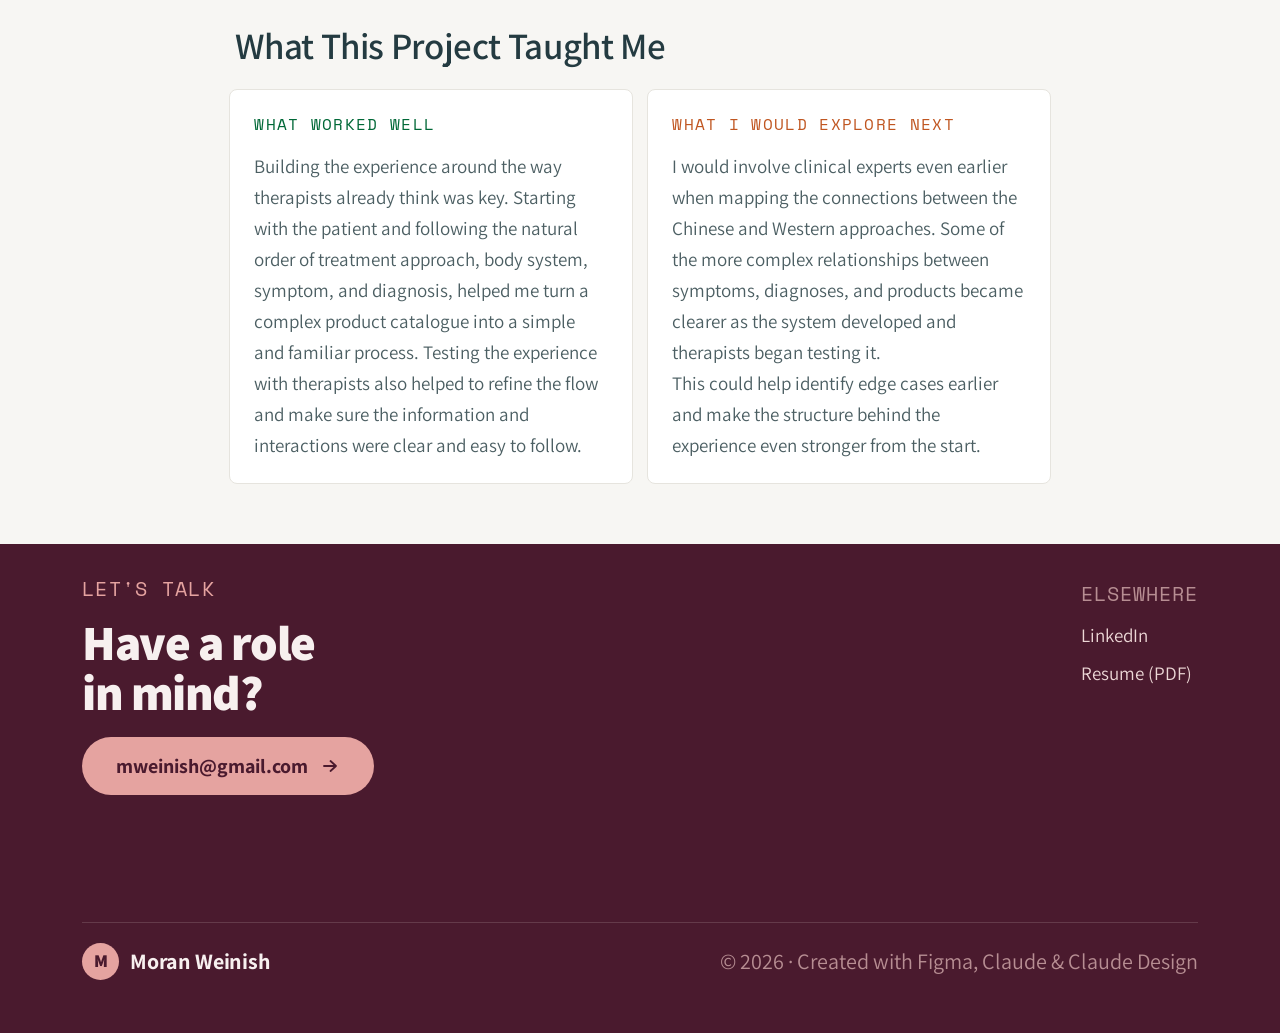
==== commit 43ad7f92: "v1.0.30 — sticky bar shows only the project names; no card at the end - Sticky bar: the Previous / N" ====
--- a/work/bara.html
+++ b/work/bara.html
@@ -3,7 +3,7 @@
 <head>
   <meta charset="utf-8">
   <meta name="viewport" content="width=device-width, initial-scale=1">
-  <meta name="build" content="v1.0.29">
+  <meta name="build" content="v1.0.30">
   <title>Bara Herbs · Clini-Kal — guided clinical product selection · Moran Weinish</title>
   <meta name="description" content="Case study: Clini-Kal, a guided product finder for certified therapists on the Bara Professional platform. From treatment approach to a matched herbal product in 3–4 steps. UX/UI by Moran Weinish.">
   <link rel="canonical" href="https://moran-weinish.vercel.app/work/bara">
@@ -264,8 +264,8 @@
 
   <!-- ============ HEADER ============ -->
   <nav class="cs-topnav" aria-label="Case studies">
-    <a class="back" href="/work/travelhub"><svg width="18" height="18" viewBox="0 0 18 18" fill="none" stroke="currentColor" stroke-width="1.65" stroke-linecap="round" stroke-linejoin="round" aria-hidden="true"><path d="M14 9H4M8.5 4.5 4 9l4.5 4.5"/></svg><span class="k">Previous</span><span class="n">TravelHub</span></a>
-    <a class="fwd" href="/work/suzuki"><span class="k">Next</span><span class="n">Suzuki Israel</span><svg width="18" height="18" viewBox="0 0 18 18" fill="none" stroke="currentColor" stroke-width="1.65" stroke-linecap="round" stroke-linejoin="round" aria-hidden="true"><path d="M4 9h10M9.5 4.5 14 9l-4.5 4.5"/></svg></a>
+    <a class="back" href="/work/travelhub"><svg width="18" height="18" viewBox="0 0 18 18" fill="none" stroke="currentColor" stroke-width="1.65" stroke-linecap="round" stroke-linejoin="round" aria-hidden="true"><path d="M14 9H4M8.5 4.5 4 9l4.5 4.5"/></svg><span class="n">TravelHub</span></a>
+    <a class="fwd" href="/work/suzuki"><span class="n">Suzuki Israel</span><svg width="18" height="18" viewBox="0 0 18 18" fill="none" stroke="currentColor" stroke-width="1.65" stroke-linecap="round" stroke-linejoin="round" aria-hidden="true"><path d="M4 9h10M9.5 4.5 14 9l-4.5 4.5"/></svg></a>
   </nav>
   <header class="cs-hero">
 
@@ -562,12 +562,6 @@
         <div><h3>What worked well</h3><p>Building the experience around the way therapists already think was key. Starting with the patient and following the natural order of treatment approach, body system, symptom, and diagnosis, helped me turn a complex product catalogue into a simple and familiar process. Testing the experience with therapists also helped to refine the flow and make sure the information and interactions were clear and easy to follow.</p></div>
         <div><h3 class="next">What I would explore next</h3><p>I would involve clinical experts even earlier when mapping the connections between the Chinese and Western approaches. Some of the more complex relationships between symptoms, diagnoses, and products became clearer as the system developed and therapists began testing it.<br>This could help identify edge cases earlier and make the structure behind the experience even stronger from the start.</p></div>
       </div>
-      <a class="cs-next" href="/work/suzuki">
-        <span class="k">Next case study</span>
-        <span class="t">Suzuki Israel</span>
-        <span class="d">Designed the visual interface for Suzuki Israel, translating the brand&#8217;s identity into a modern digital experience.</span>
-        <span class="go" aria-hidden="true"><svg viewBox="0 0 24 24" fill="none" stroke="currentColor" stroke-width="2" stroke-linecap="round" stroke-linejoin="round"><path d="M5 12h14M13 6l6 6-6 6"/></svg></span>
-      </a>
     </div>
   </section>
 
--- a/css/case.css
+++ b/css/case.css
@@ -17,11 +17,8 @@
   -webkit-backdrop-filter: blur(12px); backdrop-filter: blur(12px); }
 @media (min-width: 1024px) { .cs-topnav { top: var(--nav-h); } }
 .cs-topnav a { display: inline-flex; align-items: center; gap: 8px; font-weight: 700; font-size: 17px; line-height: 22px; color: #000; transition: transform .25s var(--ease), color .25s; }
-/* the bar names the neighbours instead of a bare "Back" (people read that as "back to the portfolio"):
-   a small mono "Previous" / "Next" label, then the project name; on a phone only the name */
-.cs-topnav .k { font-family: var(--mono); font-weight: 400; font-size: 12px; letter-spacing: 1px; text-transform: uppercase; color: var(--muted-2); }
-.cs-topnav .n { font-weight: 700; }
-@media (max-width: 767px) { .cs-topnav .k { display: none; } .cs-topnav a { font-size: 16px; } }
+/* the bar names the neighbouring projects (not a bare "Back", which reads as "back to the portfolio") */
+@media (max-width: 767px) { .cs-topnav a { font-size: 16px; } }
 .cs-topnav svg { width: 18px; height: 18px; flex: none; }
 @media (hover: hover) {
   .cs-topnav a:hover { color: var(--cs-accent); }
@@ -353,35 +350,6 @@
 }
 
 /* ---------- prev / next ---------- */
-/* End of a case study: one wide "Next case study" card — the what-now for someone who finished
-   reading. Getting around (previous / next / all work) lives in the sticky bar at the top, so the
-   old Previous · Back to portfolio · Next row here only repeated it (Itzik + Moran 2026-09-29). */
-.cs-next {
-  display: grid; grid-template-columns: minmax(0, 1fr) auto; column-gap: 24px; align-items: center;
-  margin-top: 48px; padding: 28px 24px; border: 1px solid var(--cs-line); border-radius: 18px;
-  background: var(--surface); color: var(--cs-ink, var(--ink));
-  transition: border-color .25s, box-shadow .25s var(--ease), transform .25s var(--ease);
-}
-.cs-next .k { grid-column: 1; font-family: var(--mono); font-size: 13px; letter-spacing: 1.3px; text-transform: uppercase; color: var(--cs-accent); }
-.cs-next .t { grid-column: 1; margin-top: 8px; font-weight: 600; font-size: clamp(28px, 2.9vw, 56px); line-height: 1.07; letter-spacing: -0.01em; }
-.cs-next .d { grid-column: 1; margin-top: 10px; max-width: 62ch; font-size: 16px; line-height: 1.55; color: var(--cs-body, var(--body)); }
-.cs-next .go { grid-column: 2; grid-row: 1 / span 3; width: 52px; height: 52px; border-radius: 50%; display: grid; place-items: center;
-  background: var(--cs-ink, var(--ink)); color: #fff; transition: transform .3s var(--ease), background .25s; }
-.cs-next .go svg { width: 22px; height: 22px; }
-@media (min-width: 1024px) {
-  /* in the same centred 1234 block as §08–§09 above it */
-  .cs-next { margin: calc(70 * var(--k)) calc(220 * var(--k)) 0; padding: calc(48 * var(--k)) calc(56 * var(--k)); border-radius: calc(20 * var(--k)); }
-  .cs-next .k { font-size: max(12px, calc(16 * var(--k))); }
-  .cs-next .d { font-size: max(15px, calc(19 * var(--k))); margin-top: calc(14 * var(--k)); }
-  .cs-next .go { width: max(52px, calc(72 * var(--k))); height: max(52px, calc(72 * var(--k))); }
-}
-@media (max-width: 767px) { .cs-next { column-gap: 16px; } .cs-next .go { width: 44px; height: 44px; } }
-@media (hover: hover) {
-  .cs-next:hover { border-color: var(--cs-accent); box-shadow: 0 24px 48px -28px rgba(0, 0, 0, .3); transform: translateY(-3px); }
-  .cs-next:hover .go { background: var(--cs-accent); transform: translateX(6px); }
-}
-.cs-next:focus-visible { outline: 3px solid var(--cs-accent); outline-offset: 4px; }
-
 /* case-study footer variant: shorter bottom padding */
 body.case .footer { padding-top: 64px; }
 @media (min-width: 1024px) { body.case .footer { padding: calc(44 * var(--k)) 0 calc(80 * var(--k)); } }
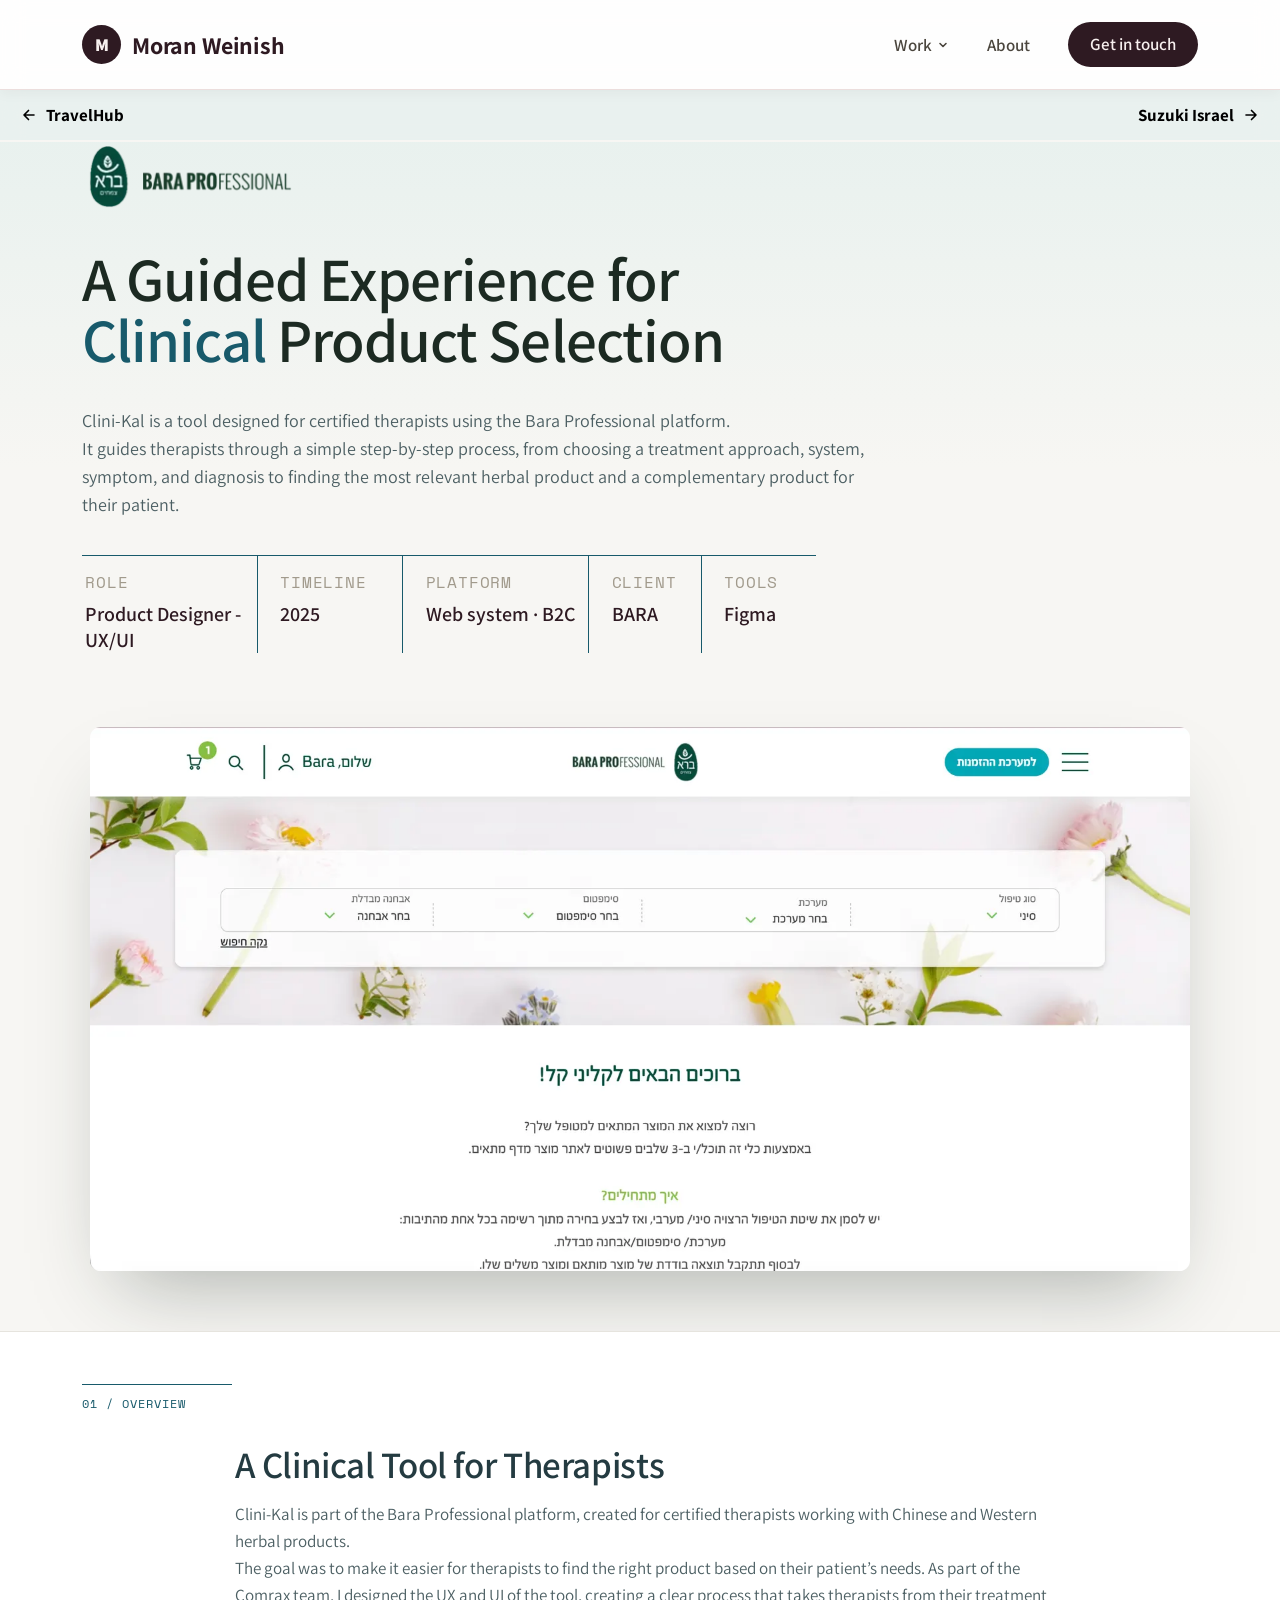
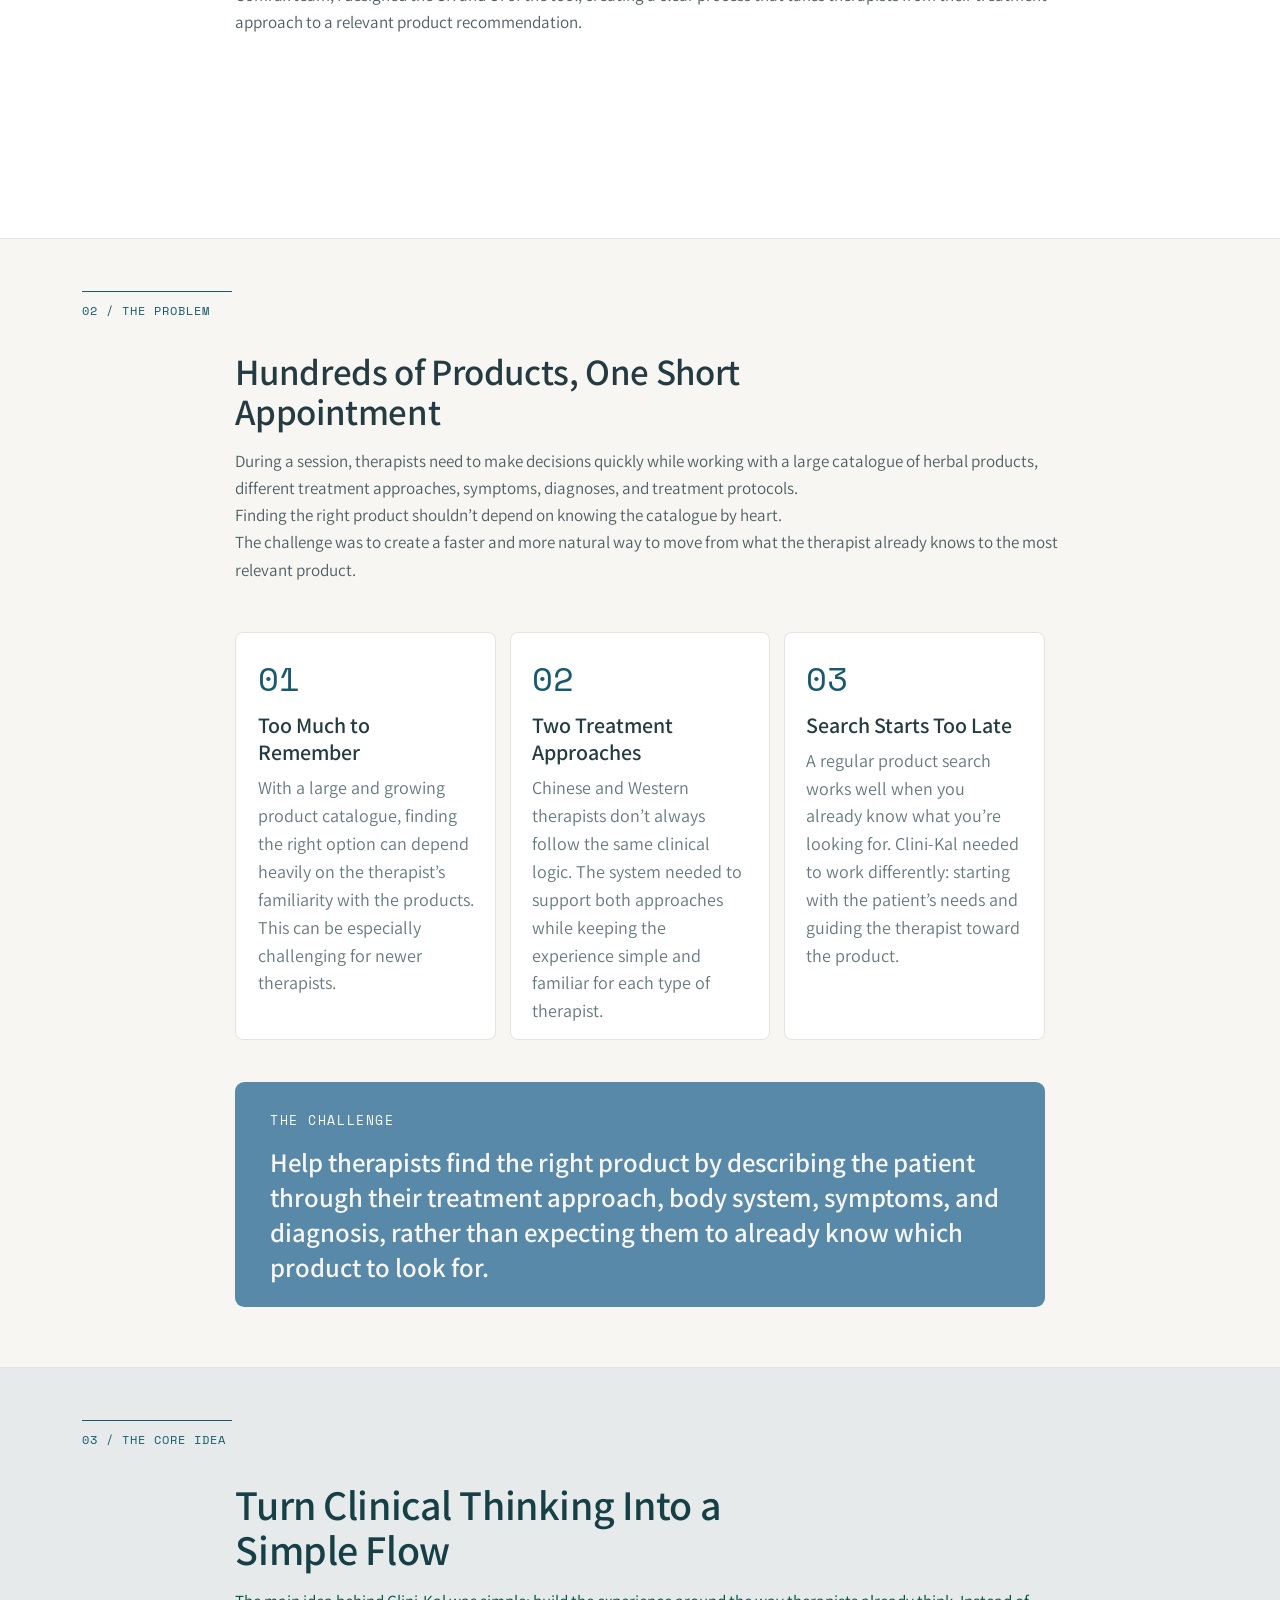
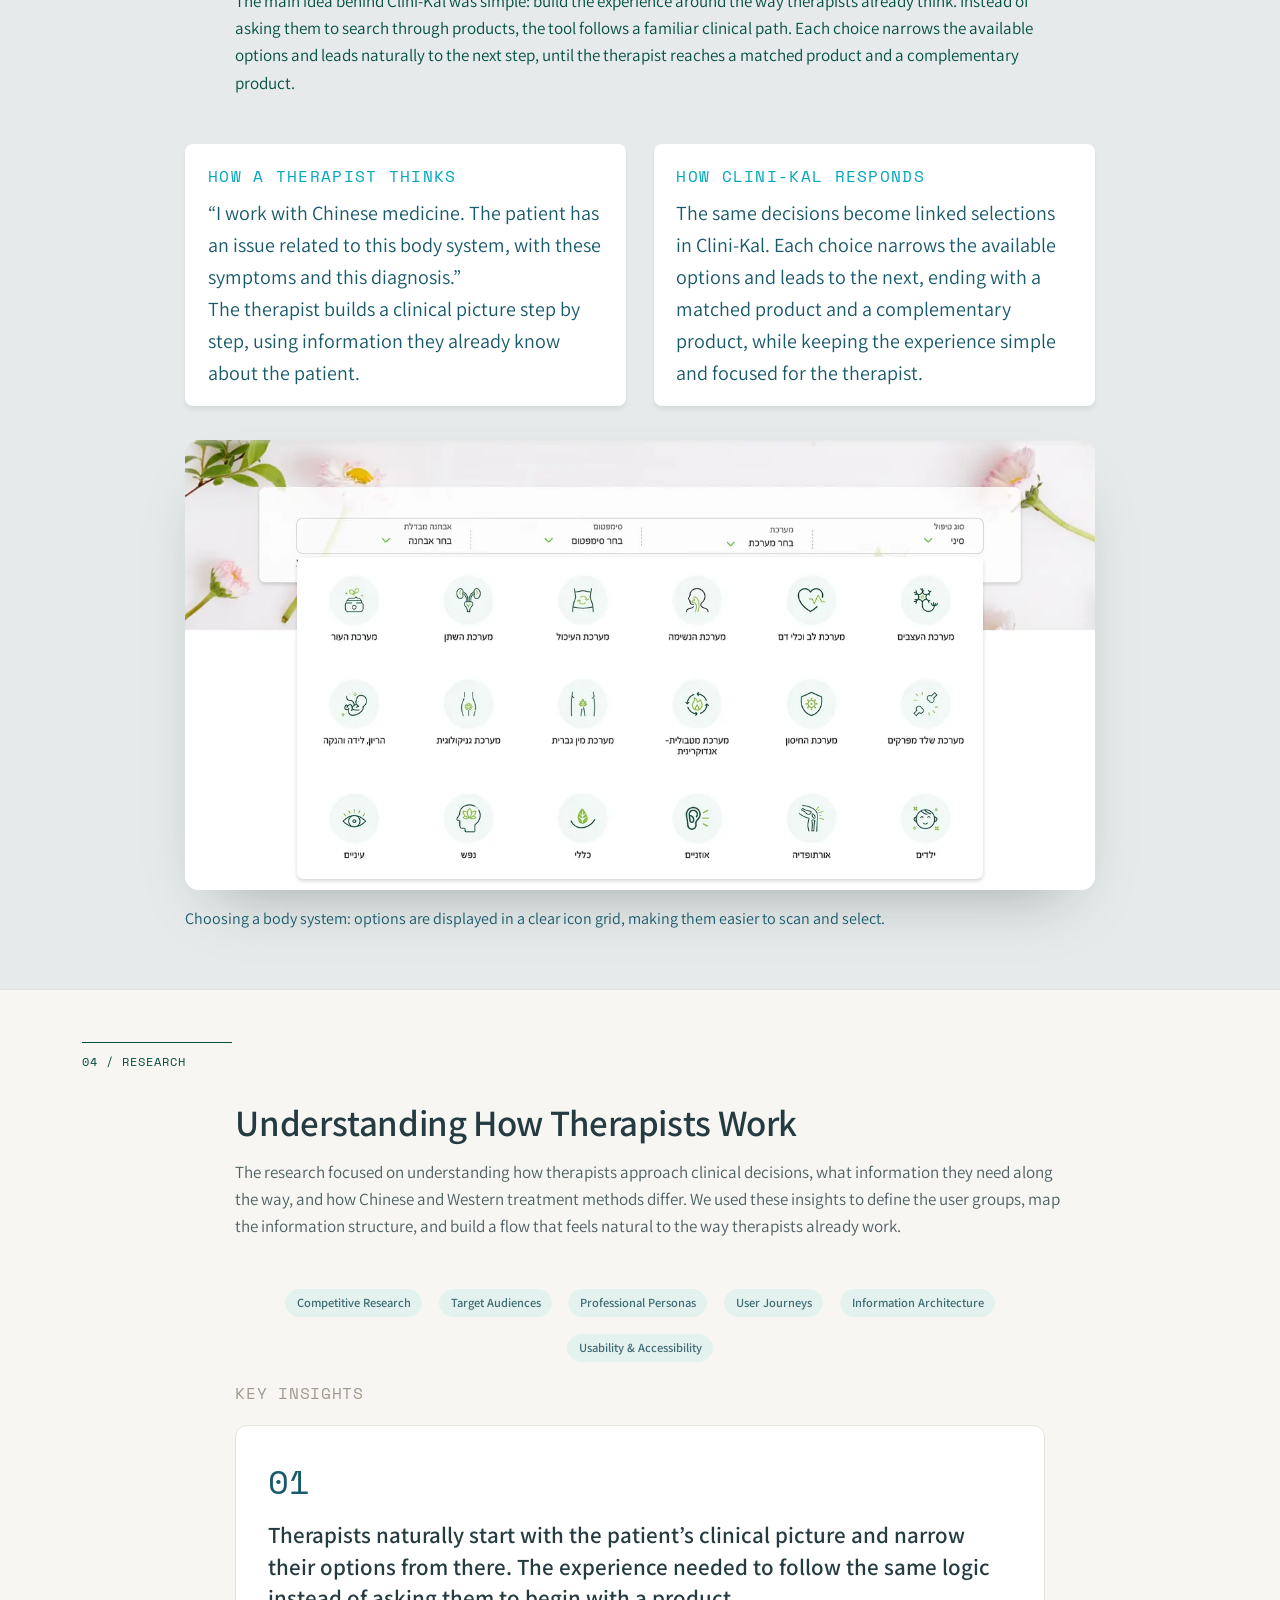
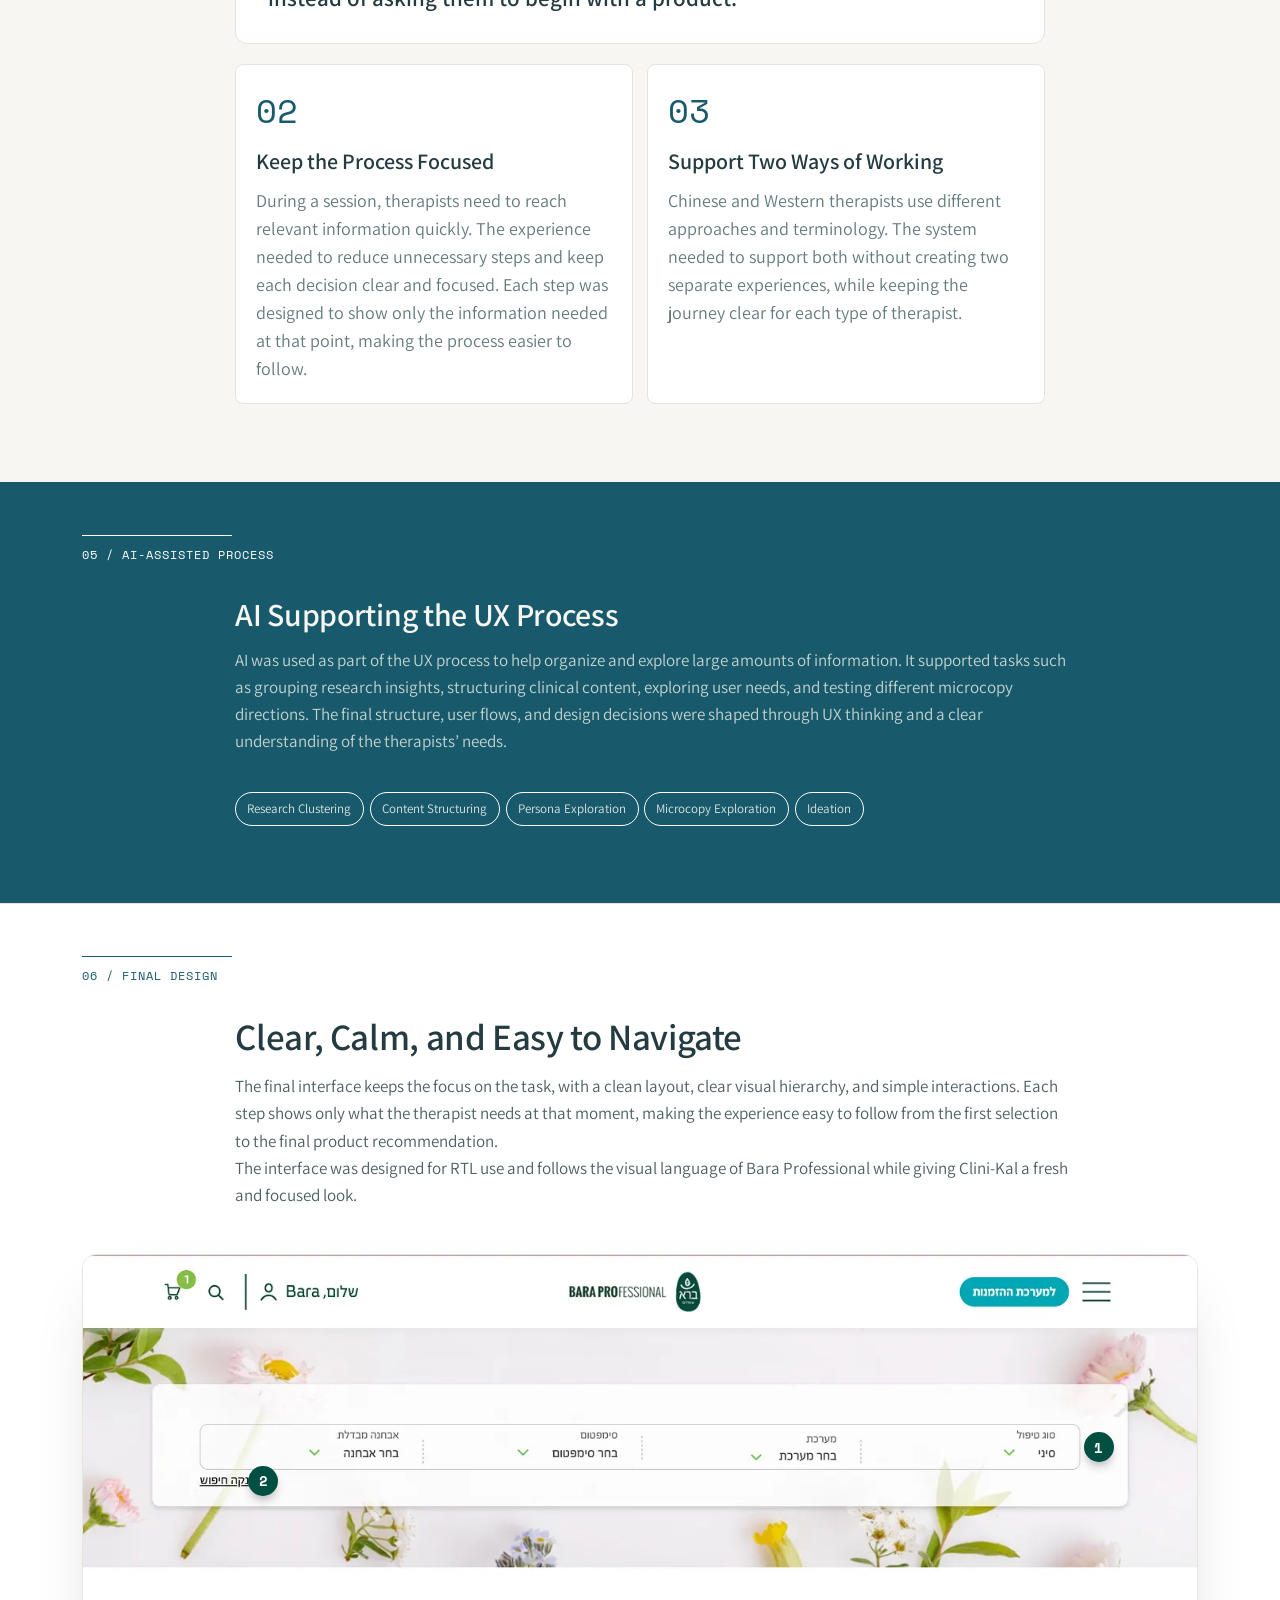
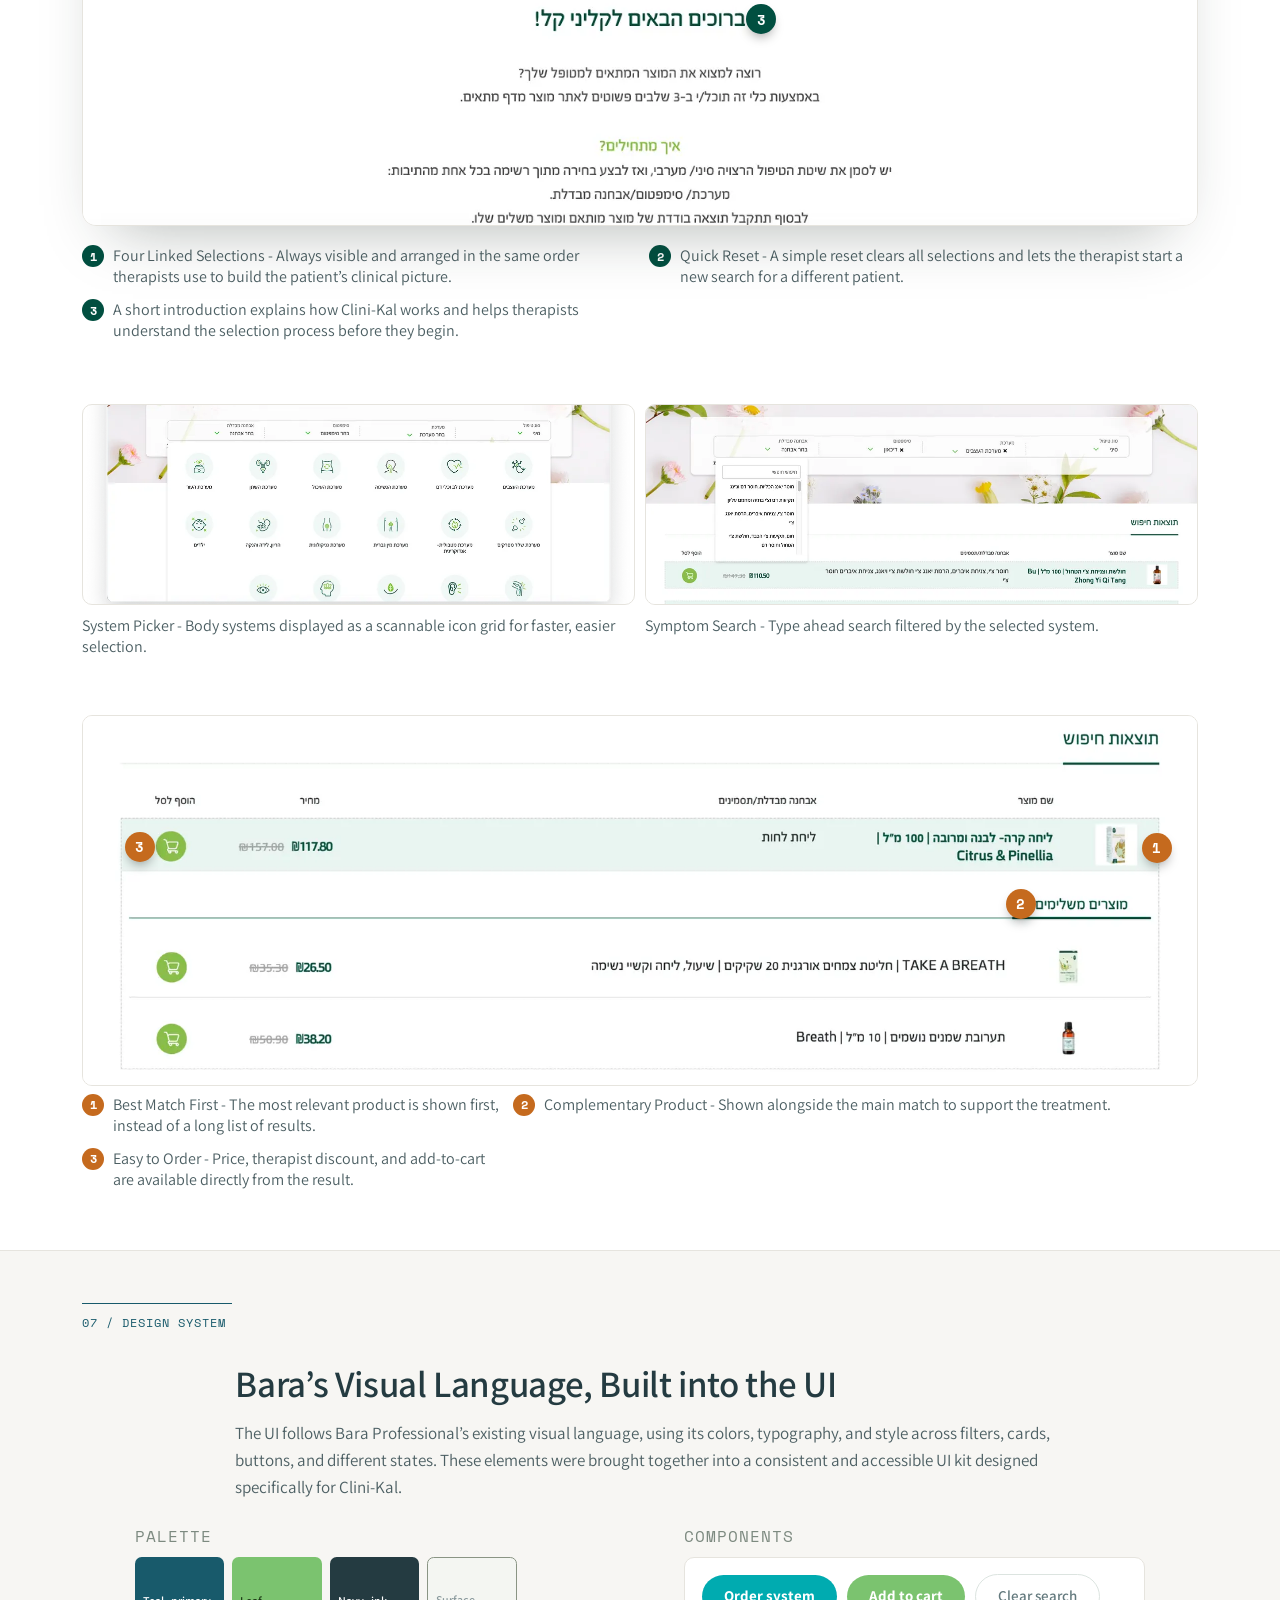
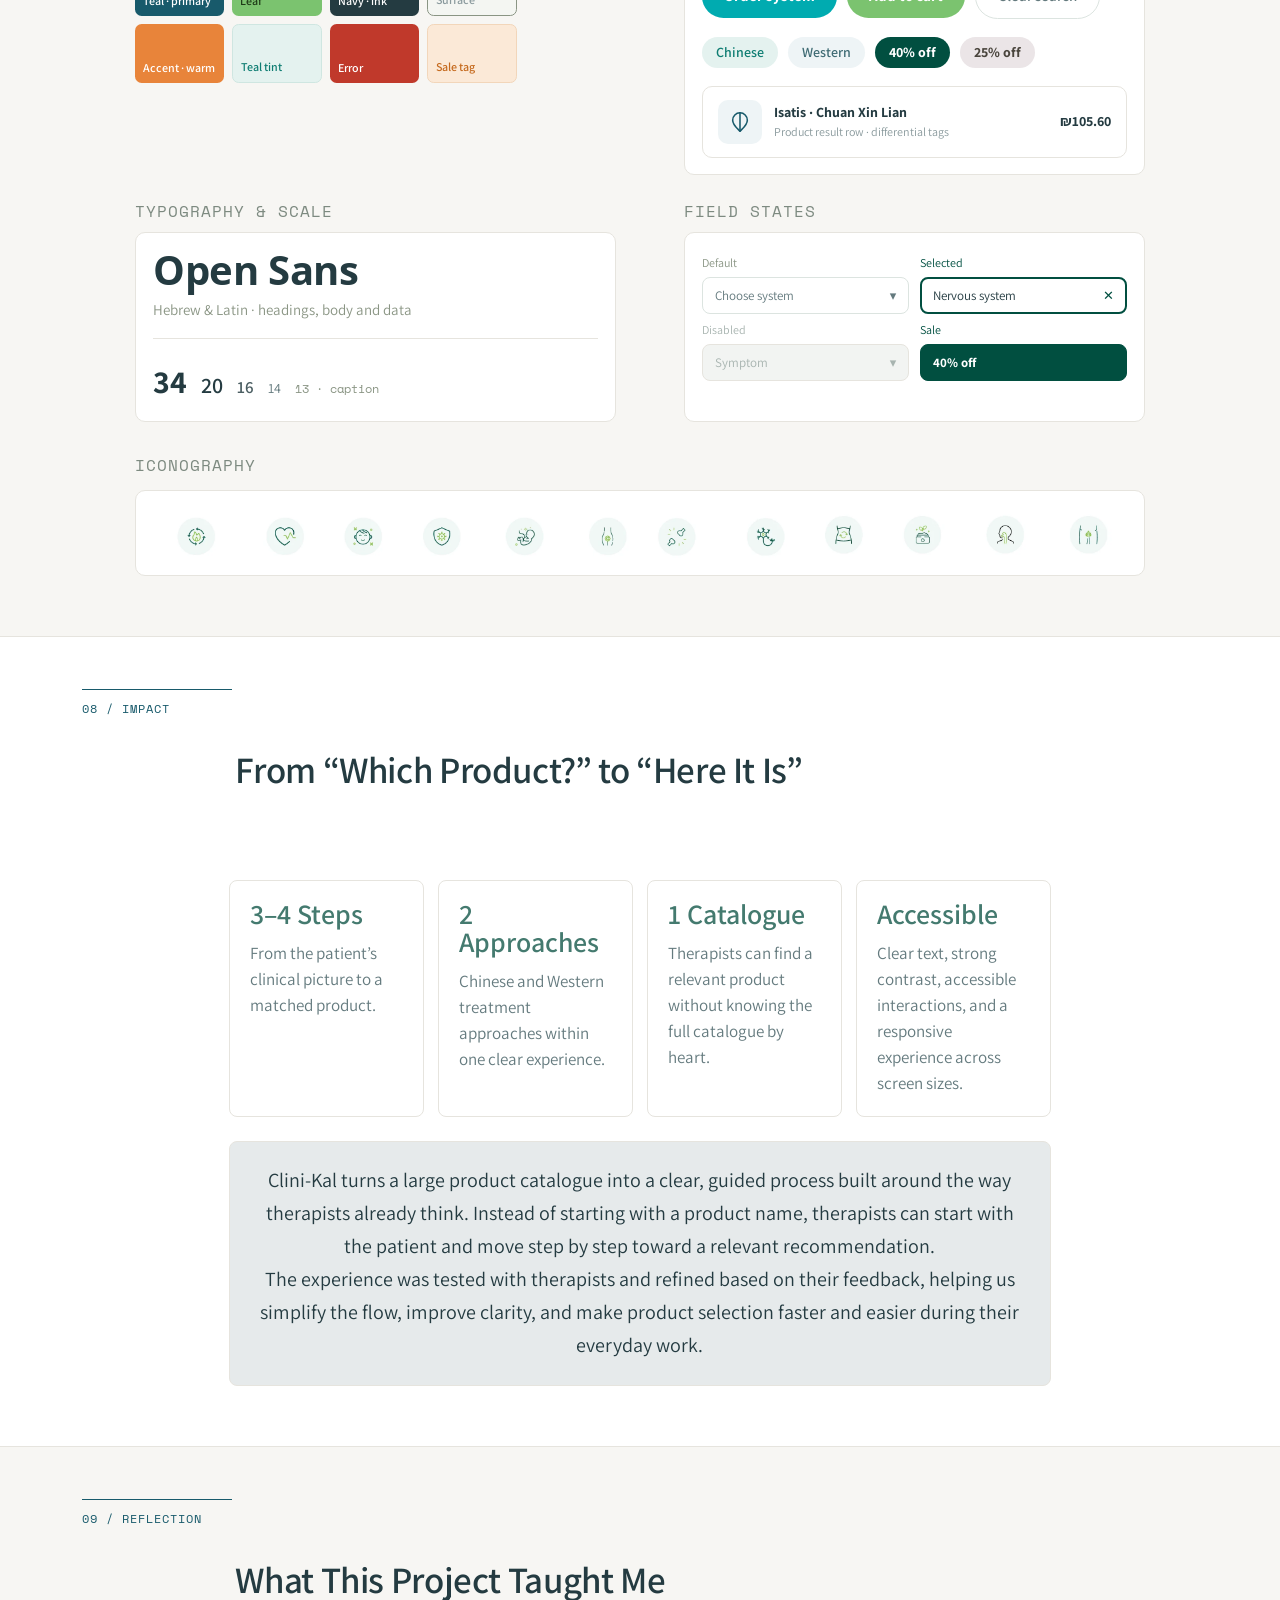
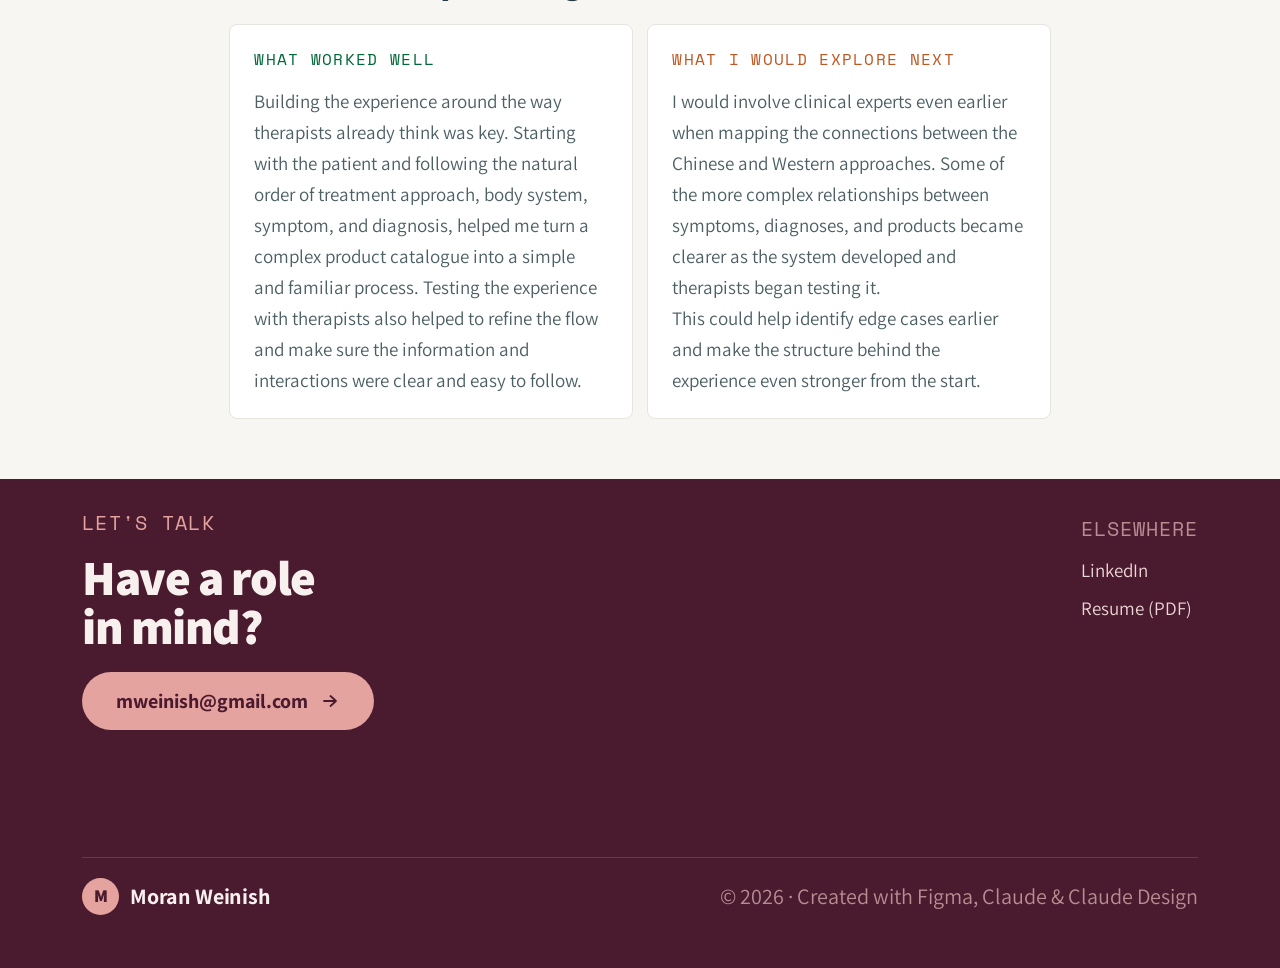
==== commit e0f0d86e: "v1.0.33 — final polish against the live Figma; review tooling in the repo Site (each checked against" ====
--- a/work/bara.html
+++ b/work/bara.html
@@ -3,7 +3,7 @@
 <head>
   <meta charset="utf-8">
   <meta name="viewport" content="width=device-width, initial-scale=1">
-  <meta name="build" content="v1.0.30">
+  <meta name="build" content="v1.0.33">
   <title>Bara Herbs · Clini-Kal — guided clinical product selection · Moran Weinish</title>
   <meta name="description" content="Case study: Clini-Kal, a guided product finder for certified therapists on the Bara Professional platform. From treatment approach to a matched herbal product in 3–4 steps. UX/UI by Moran Weinish.">
   <link rel="canonical" href="https://moran-weinish.vercel.app/work/bara">
@@ -61,6 +61,12 @@
       /* the gradient belongs to the 737-tall Header frame (stop at 70%), not the
          whole hero incl. the image; the frame starts 27 above our hero box */
       .cs-hero { background: linear-gradient(180deg, var(--cs-hero-from) 0%, var(--cs-bg) 70%) 0 calc(-27 * var(--k)) / 100% calc(737 * var(--k)) no-repeat, var(--cs-bg); }
+      /* 153:1603 — the logo sits at y 143 of the frame, 4 under the Back / Next row (117 + 22).
+         The row is now the 50-tall sticky bar ending at 140, so the hero drops its own top
+         padding and the logo keeps only the 3 left; was 22 + 24 = 46 → logo 43 low (live Figma
+         checked 2026-09-29: logo ink 147.5, h1 ink 278.5 at 1920) */
+      .cs-hero { padding-top: 0; }
+      .cs-hero .wrap > .bara-logo { margin-top: calc(3 * var(--k)); }
       /* rhythm: logo 48 (53 from the icon) / h1 54 / lede 53 / meta 111 / image, then 90 to 01 */
       .cs-hero h1 { margin-top: calc(48 * var(--k)); }
       .cs-hero .lede { margin-top: calc(54 * var(--k)); max-width: calc(1206 * var(--k)); }   /* 133:8713, 3 lines */
@@ -146,6 +152,12 @@
       .bara-main { margin-top: calc(67 * var(--k)); }
       /* 133:8936 — column 2 starts 851 in, so callout 1 stays on one line */
       .bara-main .callouts { grid-template-columns: calc(843 * var(--k)) minmax(0, 1fr); column-gap: calc(8 * var(--k)); }
+      /* callouts sit 29 under the main image (133:8936: row at 1291, badge 16 in) but only 11
+         under the results one (133:8969), whose column 2 starts 647 in (133:8974) — live Figma
+         checked 2026-09-29. Column 1 li get a gutter that is 0 at 1920 and grows as it narrows */
+      .bara-main .callouts { margin-top: calc(29 * var(--k)); }
+      .bara-results .callouts { margin-top: max(8px, calc(11 * var(--k))); grid-template-columns: calc(647 * var(--k)) minmax(0, 1fr); column-gap: 0; }
+      .bara-results .callouts li:nth-child(odd) { padding-right: calc(16px - 16 * var(--k)); }
       .bara-thumbs { margin-top: calc(94 * var(--k)); }
       .shots.two.bara-thumbs { gap: calc(14 * var(--k)); }
       .bara-results { margin-top: calc(86 * var(--k)); }
@@ -155,6 +167,13 @@
     .ds-btn { border-radius: 100px; }   /* 133:9094/9096/9098 */
     .fields { grid-template-columns: repeat(2, minmax(0, 1fr)); }   /* Default | Selected over Disabled | Sale */
     @media (max-width: 479px) { .fields { grid-template-columns: 1fr; } }
+    /* 133:9121 — each field 59 tall: a 16 label, 6, a 37 box (10 / 17 / 10 incl. the 1 border),
+       with the ▾ / ✕ pinned 13 in from the right edge. The selected box's 2px border takes 1 off
+       its padding (inline) so it stays 37. Fixed px: the type is 12 / 13 and cannot scale down. */
+    .fields label { line-height: 16px; }
+    .fields span { display: flex; justify-content: space-between; align-items: center; gap: 8px; line-height: 17px; }
+    .fields span i { font-style: normal; flex: none; }
+    .fields { align-content: start; }   /* the panel stretches to the Typography one beside it; the rows must not */
     .bara-icons-label { font-weight: 400; color: #7d8a80; letter-spacing: 1.04px; margin-top: 30px; }   /* 153:1608 */
     .bara-icons { margin-top: 14px; display: flex; flex-wrap: wrap; gap: 24px 48px; align-items: center; justify-content: center; }
     .bara-icons img { max-width: 100%; height: auto; }
@@ -163,7 +182,7 @@
       .swatches { grid-template-columns: repeat(4, calc(134.4 * var(--k))); gap: calc(12 * var(--k)); }
       /* min-height, not height: below ~1200 the floored 12px label wraps to two lines */
       .swatches span { height: auto; min-height: calc(88 * var(--k)); padding: calc(12 * var(--k)); font-size: max(12px, calc(13 * var(--k))); }
-      .fields { gap: calc(13 * var(--k)) calc(16 * var(--k)); }
+      .fields { gap: calc(13 * var(--k)) calc(16 * var(--k)); padding-top: calc(32 * var(--k)); }   /* 133:9121 sits 32 into the panel */
       /* KKL's §07 layout (Moran 2026-09-29, kkl.html .sec-ds): the grid, the iconography
          label and its panel are inset 79 on both sides — 202 → 1718 at 1920 — in a 2 × 2 of
          Palette | Components over Typography | Field states, columns 722 | 692, rows level.
@@ -518,9 +537,9 @@
         <div>
           <h3>Field states</h3>
           <div class="panel fields">
-            <div><label style="font-size:12px">Default</label><span style="color:#647a7e;border-color:#dce4e0">Choose system ▾</span></div>
-            <div><label style="font-size:12px;color:#014f40">Selected</label><span style="border:2px solid #014f40;color:#243b41">Nervous system ✕</span></div>
-            <div><label style="font-size:12px;color:#a8b4b0">Disabled</label><span style="background:#f2f4f2;border-color:#e6e4de;color:#a8b4b0">Symptom ▾</span></div>
+            <div><label style="font-size:12px">Default</label><span style="color:#647a7e;border-color:#dce4e0">Choose system <i aria-hidden="true">▾</i></span></div>
+            <div><label style="font-size:12px;color:#014f40">Selected</label><span style="border:2px solid #014f40;padding:8px 11px;color:#243b41">Nervous system <i aria-hidden="true" style="color:#014f40">✕</i></span></div>
+            <div><label style="font-size:12px;color:#a8b4b0">Disabled</label><span style="background:#f2f4f2;border-color:#e6e4de;color:#a8b4b0">Symptom <i aria-hidden="true">▾</i></span></div>
             <div><label style="font-size:12px;color:#014f40">Sale</label><span style="background:#014f40;border-color:#014f40;color:#fff;font-weight:700">40% off</span></div>
           </div>
         </div>
--- a/css/case.css
+++ b/css/case.css
@@ -60,7 +60,9 @@
   .cs-meta { display: flex; flex-wrap: wrap; margin-top: calc(40 * var(--k)); }
   .cs-meta > div { padding: calc(22 * var(--k)) calc(34 * var(--k)) 0; border-left: 1px solid var(--cs-line); }
   /* only Role wraps, after the dash — the other columns stay on one line */
-  .cs-meta > div:first-child dd { max-width: calc(170 * var(--k)); }
+  /* the cap makes Role break after the dash ("Product Designer - / UX/UI"), but the type is a fixed 20px,
+     so below ~1770 a scaled cap split it into three lines; never narrower than "Product Designer -" */
+  .cs-meta > div:first-child dd { max-width: max(calc(170 * var(--k)), 158px); }
   .cs-meta > div:first-child { padding-left: 0; border-left: 0; }
   /* no transform here: .reveal-ready .reveal.in { transform: none } outranks it once JS runs, so it only
      ever applied with JS off and the two layouts differed by 60px */
